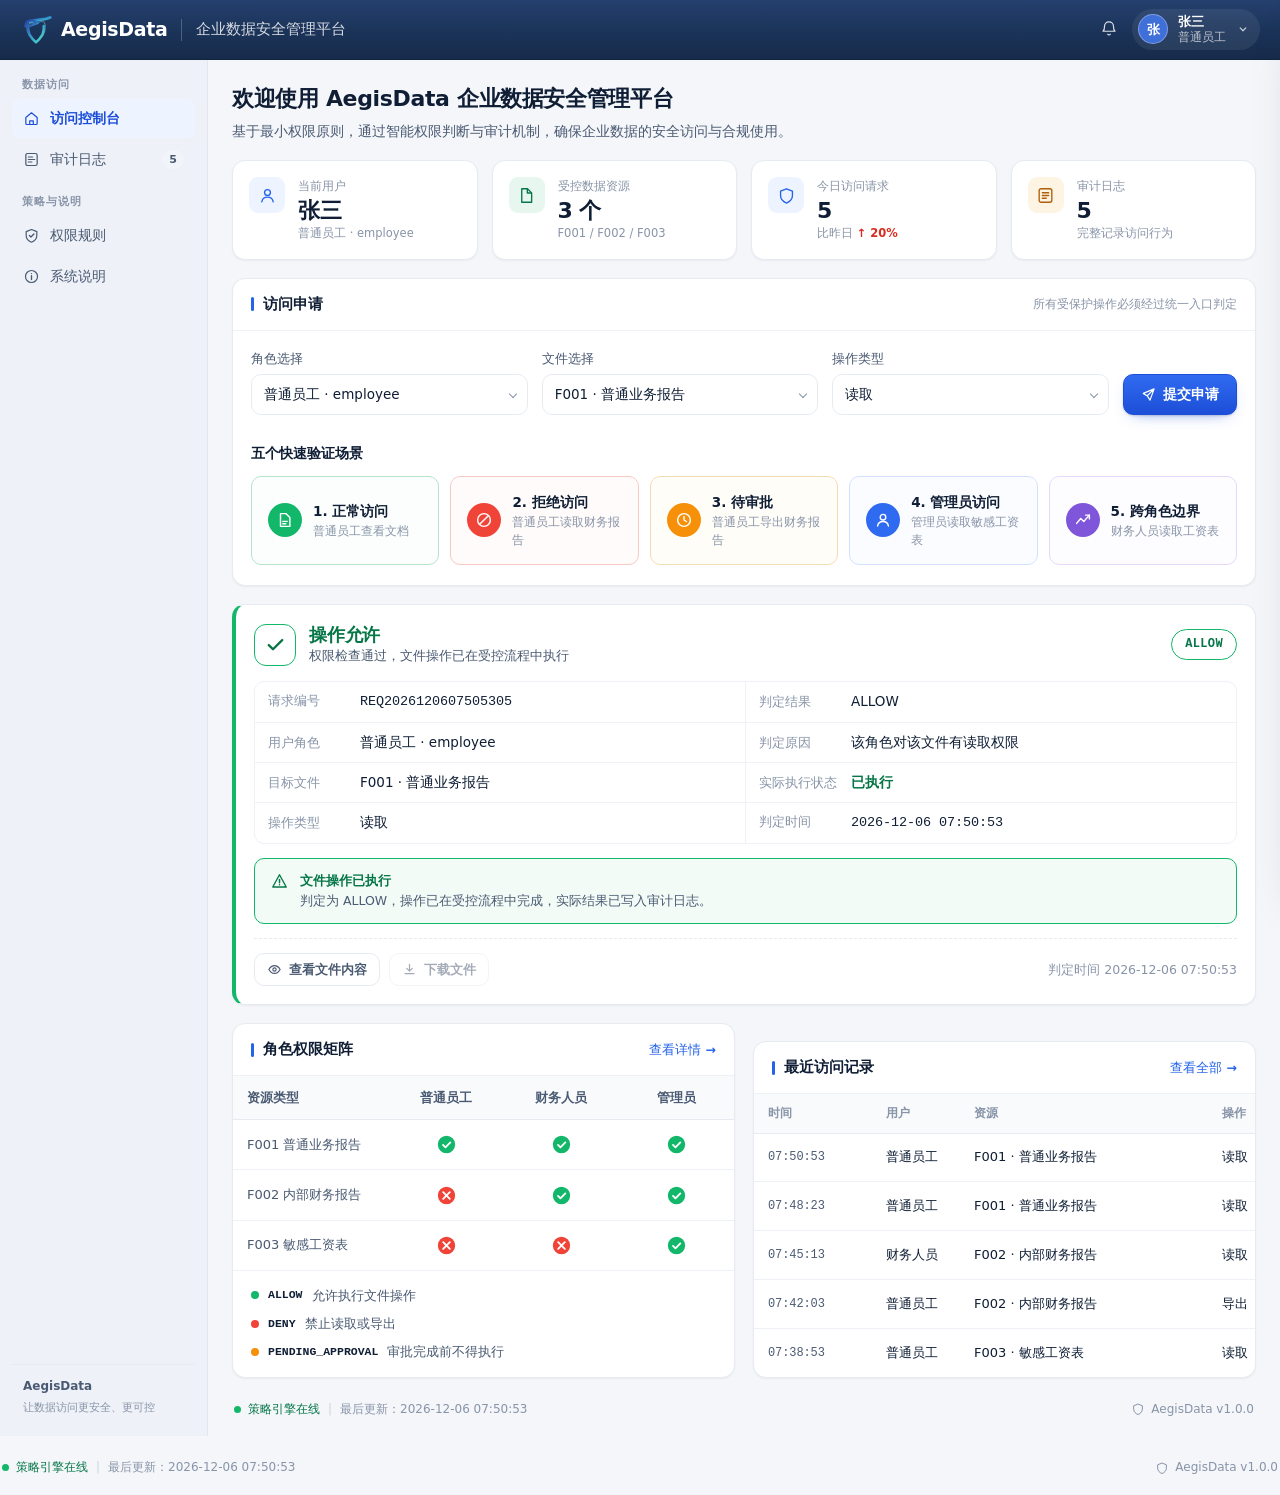
==== index.html @ 19483319 "修正：两栏卡片标题统一高度并对齐；Logo 换为空心盾形飘带矢量版" ====
<!DOCTYPE html>
<html lang="zh-CN">
<head>
<meta charset="UTF-8">
<meta name="viewport" content="width=device-width, initial-scale=1">
<title>AegisData · 企业数据安全管理平台</title>
<link rel="icon" type="image/svg+xml" href="data:image/svg+xml,%3C%3Fxml%20version%3D%221.0%22%20encoding%3D%22UTF-8%22%3F%3E%3C!--%20AegisData%20%E5%93%81%E7%89%8C%E6%A0%87%E8%AF%86%EF%BC%88%E7%9F%A2%E9%87%8F%EF%BC%89%E7%BB%93%E6%9E%84%EF%BC%9A%E2%91%A0%20%E7%9B%BE%E5%BD%A2%E4%B8%BB%E6%8F%8F%E8%BE%B9%EF%BC%88%E5%8F%B3%E4%BE%A7%E7%95%99%E5%BC%80%E5%8F%A3%EF%BC%89%E2%91%A1%20%E9%A1%B6%E9%83%A8%E9%A3%98%E5%B8%A6%E5%90%91%E5%8F%B3%E6%8A%BD%E5%87%BA%E5%B0%96%E8%A7%92%20%E2%91%A2%20%E5%86%85%E4%BE%A7%E6%B5%85%E8%89%B2%E5%91%BC%E5%BA%94%E5%BD%A2%E6%88%90%E5%B1%82%E6%AC%A1%E7%BA%AF%E7%9F%A2%E9%87%8F%EF%BC%8C%E6%97%A0%E4%BD%8D%E5%9B%BE%E3%80%81%E6%97%A0%E8%83%8C%E6%99%AF%EF%BC%8C%E4%BB%BB%E6%84%8F%E5%B0%BA%E5%AF%B8%E6%B8%85%E6%99%B0%E3%80%82%20--%3E%3Csvg%20xmlns%3D%22http%3A%2F%2Fwww.w3.org%2F2000%2Fsvg%22%20viewBox%3D%220%200%20200%20200%22%20width%3D%22200%22%20height%3D%22200%22%20role%3D%22img%22%20aria-label%3D%22AegisData%22%3E%3Cdefs%3E%3ClinearGradient%20id%3D%22adg%22%20x1%3D%226%25%22%20y1%3D%222%25%22%20x2%3D%2294%25%22%20y2%3D%2298%25%22%3E%3Cstop%20offset%3D%220%25%22%20%20%20stop-color%3D%22%232b46a8%22%2F%3E%3Cstop%20offset%3D%2236%25%22%20%20stop-color%3D%22%232f7ec6%22%2F%3E%3Cstop%20offset%3D%2270%25%22%20%20stop-color%3D%22%233db6cd%22%2F%3E%3Cstop%20offset%3D%22100%25%22%20stop-color%3D%22%2352dcbe%22%2F%3E%3C%2FlinearGradient%3E%3ClinearGradient%20id%3D%22adl%22%20x1%3D%220%25%22%20y1%3D%220%25%22%20x2%3D%22100%25%22%20y2%3D%22100%25%22%3E%3Cstop%20offset%3D%220%25%22%20%20%20stop-color%3D%22%236ea6e6%22%2F%3E%3Cstop%20offset%3D%22100%25%22%20stop-color%3D%22%238cefdc%22%2F%3E%3C%2FlinearGradient%3E%3C%2Fdefs%3E%3C!--%20%E5%86%85%E4%BE%A7%E6%B5%85%E8%89%B2%EF%BC%9A%E7%9B%BE%E5%BD%A2%E5%86%85%E7%BC%98%20--%3E%3Cpath%20fill%3D%22none%22%20stroke%3D%22url(%23adl)%22%20stroke-opacity%3D%22.5%22stroke-width%3D%227%22%20stroke-linecap%3D%22round%22%20stroke-linejoin%3D%22round%22d%3D%22M52%2078Q52%2062%2066%2059Q82%2056%2096%2066Q80%2050%2062%2050Q44%2050%2042%2078Q40%20110%2056%20136Q72%20162%20100%20178Q128%20162%20144%20136Q160%20110%20158%2078Q156%2050%20138%2050Q124%2050%20112%2058%22%2F%3E%3C!--%20%E9%A1%B6%E9%83%A8%E6%B5%85%E8%89%B2%E5%91%BC%E5%BA%94%20--%3E%3Cpath%20fill%3D%22none%22%20stroke%3D%22url(%23adl)%22%20stroke-opacity%3D%22.45%22stroke-width%3D%224.5%22%20stroke-linecap%3D%22round%22d%3D%22M76%2052%20Q106%2040%20138%2038%20Q166%2036%20186%2027%22%2F%3E%3C!--%20%E9%A1%B6%E9%83%A8%E9%A3%98%E5%B8%A6%EF%BC%9A%E5%B7%A6%E7%AB%AF%E7%BB%86%E3%80%81%E5%8F%B3%E7%AB%AF%E5%B0%96%EF%BC%8C%E5%90%91%E5%8F%B3%E4%B8%8A%E6%8A%BD%E5%87%BA%20--%3E%3Cpath%20fill%3D%22none%22%20stroke%3D%22url(%23adg)%22%20stroke-width%3D%2219%22%20stroke-linecap%3D%22round%22d%3D%22M62%2052%20Q96%2040%20128%2038%20Q160%2036%20188%2024%22%2F%3E%3C!--%20%E7%9B%BE%E5%BD%A2%E4%B8%BB%E6%8F%8F%E8%BE%B9%EF%BC%9A%E5%8F%B3%E4%BE%A7%E7%95%99%E5%BC%80%E5%8F%A3%20--%3E%3Cpath%20fill%3D%22none%22%20stroke%3D%22url(%23adg)%22stroke-width%3D%2215%22%20stroke-linecap%3D%22round%22%20stroke-linejoin%3D%22round%22d%3D%22M34%2080Q34%2048%2066%2044Q94%2040%20112%2058Q94%2064%2078%2072Q64%2078%2052%2078Q50%20108%2060%20132Q76%20160%20100%20180Q124%20160%20140%20132Q150%20108%20148%2078%22%2F%3E%3C%2Fsvg%3E">
<style>
/* ══════════════════════════════════════════════════════════════
   AegisData · 企业数据安全管理平台
   第一阶段前端 · 浅色横向布局
   ══════════════════════════════════════════════════════════════ */

/* ── 设计令牌 ── */
:root {
  /* 中性色 */
  --bg:            #f4f6fa;
  --surface:       #ffffff;
  --surface-soft:  #f8fafc;
  --surface-hi:    #f1f5f9;
  --line:          #e6ebf2;
  --line-soft:     #eef2f7;

  /* 文字 */
  --ink:           #0f1e35;
  --ink-2:         #4a5a72;
  --ink-3:         #8894a8;

  /* 品牌 */
  --brand:         #1d4ed8;
  --brand-2:       #2563eb;
  --brand-soft:    #eef4ff;
  --brand-line:    #d3e0ff;

  /* 状态 */
  --allow:         #067647;
  --allow-bg:      #e7f7ef;
  --allow-line:    #b5e3cb;

  --deny:          #b42318;
  --deny-bg:       #fdecea;
  --deny-line:     #f7c9c4;

  --pending:       #b25e09;
  --pending-bg:    #fdf4e4;
  --pending-line:  #f5ddb2;

  /* 几何 */
  --r-sm: 7px;
  --r:    10px;
  --r-lg: 13px;
  --r-xl: 16px;

  --shadow-sm: 0 1px 2px rgba(16, 24, 40, .05);
  --shadow:    0 1px 3px rgba(16, 24, 40, .06), 0 8px 20px -12px rgba(16, 24, 40, .18);
  --shadow-lg: 0 20px 48px -22px rgba(16, 24, 40, .34);

  --font: "Inter", "Segoe UI Variable Text", "Segoe UI", system-ui,
          -apple-system, "PingFang SC", "Hiragino Sans GB",
          "Microsoft YaHei UI", "Noto Sans SC", sans-serif;
  --mono: "JetBrains Mono", "Cascadia Mono", ui-monospace, "SF Mono",
          Consolas, "Courier New", monospace;

  --sidebar-w: 208px;
  --topbar-h:  60px;
}

/* ── 基础 ── */
*, *::before, *::after { box-sizing: border-box; }

html { -webkit-text-size-adjust: 100%; }
html, body { max-width: 100%; overflow-x: hidden; }

body {
  margin: 0;
  min-height: 100vh;
  font-family: var(--font);
  font-size: 14px;
  line-height: 1.55;
  color: var(--ink);
  background: var(--bg);
  -webkit-font-smoothing: antialiased;
  text-rendering: optimizeLegibility;
}

/* 顶部栏与侧边栏在所有页面共用 */

h1, h2, h3, p, dl, dd, ol, ul, figure { margin: 0; }
ol, ul { padding: 0; list-style: none; }
b, strong { font-weight: 600; }
button, input, select { font: inherit; color: inherit; }
svg { display: block; }
a { color: inherit; text-decoration: none; }

.mono { font-family: var(--mono); font-size: 12.5px; letter-spacing: -.1px; }
.ta-c { text-align: center; }
.muted { color: var(--ink-3); }

.sr-only {
  position: absolute; width: 1px; height: 1px; padding: 0; margin: -1px;
  overflow: hidden; clip: rect(0 0 0 0); white-space: nowrap; border: 0;
}

:focus-visible { outline: 2px solid var(--brand-2); outline-offset: 2px; border-radius: 4px; }

/* ══════════ 顶部栏（深蓝） ══════════ */
.top {
  position: sticky; top: 0; z-index: 30;
  height: var(--topbar-h);
  display: flex; align-items: center; gap: 14px;
  padding: 0 20px;
  color: #eaf1fb;
  background: linear-gradient(180deg, #24406e 0%, #1b3358 55%, #172c4c 100%);
  border-bottom: 1px solid #12233d;
}

.top__brand { display: flex; align-items: center; gap: 9px; flex: 0 0 auto; }
.top__logo { width: 32px; height: 33px; flex: 0 0 32px; display: grid; place-items: center; }
.top__logo img, .top__logo svg { width: 100%; height: 100%; object-fit: contain; display: block; }
.top__name { font-size: 19px; font-weight: 650; letter-spacing: -.35px; color: #fff; }
.top__divider { width: 1px; height: 22px; background: rgba(255, 255, 255, .22); flex: 0 0 1px; }
.top__title {
  font-size: 14.5px; font-weight: 500; color: rgba(255, 255, 255, .82);
  white-space: nowrap; overflow: hidden; text-overflow: ellipsis;
}

.top__right { margin-left: auto; display: flex; align-items: center; gap: 6px; min-width: 0; }

.top__user {
  display: flex; align-items: center; gap: 10px;
  padding: 5px 10px 5px 6px;
  border: 0; border-radius: 999px;
  background: rgba(255, 255, 255, .07);
  cursor: default;
  transition: background .15s;
}
.top__user:hover { background: rgba(255, 255, 255, .13); }
.top__avatar {
  width: 30px; height: 30px; flex: 0 0 30px;
  display: flex; align-items: center; justify-content: center;
  border-radius: 50%;
  color: #fff; font-size: 13px; font-weight: 600; line-height: 1;
  background: #3f6fd8;                  /* 纯色，避免渐变造成字被"切"的错觉 */
  border: 1px solid rgba(255, 255, 255, .32);
}
.top__who { display: flex; flex-direction: column; gap: 1px; min-width: 0; }
.top__user b { font-size: 13px; font-weight: 600; line-height: 1.2; color: #fff; white-space: nowrap; }
.top__user .top__who span { font-size: 11.5px; color: rgba(255, 255, 255, .68); line-height: 1.2; white-space: nowrap; }
.top__chev { width: 14px; height: 14px; color: rgba(255, 255, 255, .75); }

.iconbtn {
  width: 34px; height: 34px; flex: 0 0 34px;
  display: grid; place-items: center;
  border: 0; border-radius: 9px;
  background: transparent; color: rgba(255, 255, 255, .85);
  cursor: pointer;
  transition: background .15s, color .15s;
}
.iconbtn:hover { background: rgba(255, 255, 255, .13); color: #fff; }
.iconbtn svg { width: 18px; height: 18px; }

/* ══════════ 布局 ══════════ */
.shell { display: flex; align-items: stretch; min-height: calc(100vh - var(--topbar-h)); }

.sidebar {
  width: var(--sidebar-w); flex: 0 0 var(--sidebar-w);
  display: flex; flex-direction: column; gap: 4px;
  padding: 14px 12px;
  background: #eef1f7;                 /* 比内容区略深、略灰，便于区分 */
  border-right: 1px solid #e2e7ef;
}

.nav { display: flex; flex-direction: column; gap: 2px; }
.nav__group {
  font-size: 10.5px; font-weight: 600; letter-spacing: .1em;
  text-transform: uppercase; color: var(--ink-3);
  padding: 0 10px; margin: 12px 0 5px;
}
.nav__group:first-child { margin-top: 2px; }

.nav__item {
  display: flex; align-items: center; gap: 10px;
  padding: 9px 11px;
  border-radius: 8px;
  font-size: 13.5px; font-weight: 500;
  color: var(--ink-2);
  transition: background .15s, color .15s;
}
.nav__item svg { width: 17px; height: 17px; flex: 0 0 17px; }
.nav__item:hover { background: var(--surface-hi); color: var(--ink); }
.nav__item.is-active { color: var(--brand); background: var(--brand-soft); font-weight: 600; }
.nav__count {
  margin-left: auto;
  font-style: normal; font-size: 11px; font-weight: 600;
  padding: 1px 7px; border-radius: 999px;
  color: var(--ink-2); background: var(--surface-hi);
}
.nav__item.is-active .nav__count { color: var(--brand); background: #fff; }

.sidebar__foot { margin-top: auto; padding: 12px 11px 6px; border-top: 1px solid var(--line); }
.sidebar__foot b { display: block; font-size: 12px; font-weight: 600; color: var(--ink-2); }
.sidebar__foot span { display: block; margin-top: 3px; font-size: 11px; color: var(--ink-3); line-height: 1.6; }

.main {
  flex: 1 1 auto; min-width: 0;
  display: flex; flex-direction: column;
  padding: 22px 24px 0;
}

.page { flex: 1 1 auto; min-width: 0; }
/* 单文件版：四个页面区块同在一个文档，由脚本明确切换 display */
body[data-single] .page { display: none; }
body[data-single] .page.is-shown { display: flex; flex-direction: column; flex: 1 1 auto; }

/* ── 欢迎区 ── */
.hero { margin-bottom: 18px; }
.hero h1 { font-size: 22px; font-weight: 650; letter-spacing: -.35px; }
.hero p { margin-top: 5px; font-size: 13.5px; color: var(--ink-2); max-width: 74ch; }

/* ══════════ 卡片 ══════════ */
.card {
  background: var(--surface);
  border: 1px solid var(--line);
  border-radius: var(--r-lg);
  box-shadow: var(--shadow-sm);
  overflow: hidden;
}

.card__head {
  display: flex; align-items: center; justify-content: space-between;
  gap: 14px; flex-wrap: wrap;
  min-height: 52px;
  padding: 0 18px;
  border-bottom: 1px solid var(--line-soft);
}
.card__head h2 {
  font-size: 14.5px; font-weight: 650; letter-spacing: -.1px;
  display: flex; align-items: center; gap: 9px; min-width: 0;
}
.card__head h2::before {
  content: ""; width: 3px; height: 14px; border-radius: 2px;
  background: var(--brand-2);
}
.hint { font-size: 12px; color: var(--ink-3); }
.card__tools { display: flex; align-items: center; gap: 8px; }
.card__link { font-size: 12.5px; font-weight: 550; color: var(--brand-2); white-space: nowrap; }
.card__link:hover { text-decoration: underline; }

/* ══════════ 统计卡 ══════════ */
.stats {
  display: grid;
  grid-template-columns: repeat(4, minmax(0, 1fr));
  gap: 14px;
  margin-bottom: 18px;
}
@media (max-width: 1080px) { .stats { grid-template-columns: repeat(2, minmax(0, 1fr)); } }
@media (max-width: 560px)  { .stats { grid-template-columns: minmax(0, 1fr); } }

.stat {
  display: flex; align-items: flex-start; gap: 13px;
  padding: 16px;
  background: var(--surface);
  border: 1px solid var(--line);
  border-radius: var(--r-lg);
  box-shadow: var(--shadow-sm);
}
.stat__ico {
  width: 36px; height: 36px; flex: 0 0 36px;
  display: grid; place-items: center;
  border-radius: 9px;
}
.stat__ico svg { width: 19px; height: 19px; }
.stat__ico--blue   { color: var(--brand-2); background: var(--brand-soft); }
.stat__ico--green  { color: var(--allow);   background: var(--allow-bg); }
.stat__ico--red    { color: var(--deny);    background: var(--deny-bg); }
.stat__ico--orange { color: var(--pending); background: var(--pending-bg); }

.stat__body { min-width: 0; }
.stat dt { font-size: 12px; color: var(--ink-3); }
.stat dd {
  margin: 2px 0 0;
  font-size: 22px; font-weight: 650; letter-spacing: -.5px;
  line-height: 1.2;
  font-variant-numeric: tabular-nums;
}
.stat__note { display: block; margin-top: 1px; font-size: 11.5px; color: var(--ink-3); }
.stat__trend { color: #d92d20; font-weight: 600; }

/* 审计页的统计条：横排紧凑，不撑破容器 */
.stat--row {
  display: block;
  padding: 14px 16px;
  overflow: hidden;
}
.stat--row dt { font-size: 12.5px; white-space: nowrap; }
.stat--row dd { font-size: 21px; margin-top: 3px; }
.stat--row .stat__note { white-space: nowrap; overflow: hidden; text-overflow: ellipsis; }

/* ══════════ 表单 ══════════ */
.form {
  display: grid;
  grid-template-columns: repeat(3, minmax(0, 1fr)) auto;
  gap: 14px;
  align-items: end;
  padding: 18px;
}
@media (max-width: 900px) { .form { grid-template-columns: minmax(0, 1fr); } }

.field { display: flex; flex-direction: column; gap: 6px; min-width: 0; }
.field label { font-size: 12.5px; font-weight: 500; color: var(--ink-2); }

.select { position: relative; }
.select::after {
  content: ""; position: absolute; right: 12px; top: 50%;
  width: 6px; height: 6px; margin-top: -4px;
  border-right: 1.6px solid var(--ink-3);
  border-bottom: 1.6px solid var(--ink-3);
  transform: rotate(45deg);
  pointer-events: none;
}
.select select {
  appearance: none; -webkit-appearance: none;
  width: 100%;
  padding: 9px 32px 9px 12px;
  border-radius: var(--r);
  border: 1px solid var(--line);
  background: var(--surface);
  font-size: 13.5px;
  cursor: pointer;
  transition: border-color .15s, box-shadow .15s;
}
.select select:hover { border-color: #cfd8e6; }
.select select:focus {
  outline: none;
  border-color: var(--brand-2);
  box-shadow: 0 0 0 3.5px rgba(37, 99, 235, .12);
}

/* ── 按钮 ── */
.btn {
  display: inline-flex; align-items: center; justify-content: center; gap: 7px;
  padding: 9px 17px;
  border-radius: var(--r);
  border: 1px solid transparent;
  font-size: 13.5px; font-weight: 600;
  cursor: pointer; white-space: nowrap;
  transition: background .15s, border-color .15s, color .15s, transform .08s, opacity .15s;
}
.btn svg { width: 15px; height: 15px; }
.btn:active { transform: translateY(1px); }

.btn--primary {
  color: #fff;
  background: linear-gradient(180deg, #2f6bf0, var(--brand));
  border-color: #1d4ed8;
  box-shadow: 0 1px 2px rgba(16, 24, 40, .14), 0 6px 16px -10px rgba(29, 78, 216, .8);
}
.btn--primary:hover { background: linear-gradient(180deg, #4079f3, #1e4fd8); }
.btn--primary[disabled] { opacity: .62; cursor: progress; }

.btn--ghost {
  color: var(--ink-2);
  background: var(--surface);
  border-color: var(--line);
}
.btn--ghost:hover:not([disabled]) { color: var(--brand); border-color: var(--brand-line); background: var(--brand-soft); }
.btn--ghost[disabled] { opacity: .5; cursor: not-allowed; }
.btn--sm { padding: 6px 12px; font-size: 12.5px; }

/* ══════════ 快速验证场景 ══════════ */
.scenes { padding: 4px 18px 20px; }
.scenes__title { font-size: 13.5px; font-weight: 650; margin: 6px 0 12px; }
.scenes__list {
  display: grid;
  grid-template-columns: repeat(5, minmax(0, 1fr));
  gap: 11px;
}
@media (max-width: 1180px) { .scenes__list { grid-template-columns: repeat(3, minmax(0, 1fr)); } }
@media (max-width: 760px)  { .scenes__list { grid-template-columns: repeat(2, minmax(0, 1fr)); } }
@media (max-width: 440px)  { .scenes__list { grid-template-columns: minmax(0, 1fr); } }

.scene {
  display: flex; align-items: center; gap: 11px;
  padding: 15px 16px;
  min-height: 64px;
  border-radius: var(--r);
  border: 1px solid var(--line);
  background: var(--surface);
  text-align: left; cursor: pointer;
  transition: border-color .15s, box-shadow .15s, transform .1s;
}
.scene:hover { box-shadow: var(--shadow); transform: translateY(-1px); }
.scene:active { transform: translateY(0); }
.scene__ico {
  width: 34px; height: 34px; flex: 0 0 34px;
  display: grid; place-items: center;
  border-radius: 50%; color: #fff;
}
.scene__ico svg { width: 18px; height: 18px; }
.scene__ico--green  { background: #12b76a; }
.scene__ico--red    { background: #f04438; }
.scene__ico--orange { background: #f79009; }
.scene__ico--blue   { background: #2f6bf0; }
.scene__ico--violet { background: #7f56d9; }
.scene__text { min-width: 0; }
.scene__text b { display: block; font-size: 13.5px; font-weight: 600; }
.scene__text span { display: block; font-size: 12px; color: var(--ink-3); line-height: 1.5; }
.scene.is-allow   { border-color: var(--allow-line);   background: #fbfefc; }
.scene.is-deny    { border-color: var(--deny-line);    background: #fffbfa; }
.scene.is-pending { border-color: var(--pending-line); background: #fffdf8; }
.scene.is-admin   { border-color: var(--brand-line);   background: #fbfcff; }
.scene.is-edge    { border-color: #e4d9fb;             background: #fdfcff; }

/* ══════════ 判定结果 ══════════ */
.result-wrap { margin-top: 18px; }

.card--result { position: relative; padding: 18px; border-left: 4px solid var(--accent-line, var(--allow-line)); }
.card--result.is-allow {
  --accent: var(--allow); --accent-bg: var(--allow-bg); --accent-line: #12b76a; --accent-soft: #f3fbf7;
}
.card--result.is-deny {
  --accent: var(--deny); --accent-bg: var(--deny-bg); --accent-line: #f04438; --accent-soft: #fef6f5;
}
.card--result.is-pending {
  --accent: var(--pending); --accent-bg: var(--pending-bg); --accent-line: #f79009; --accent-soft: #fffaf1;
}
.card--result.is-flash { animation: flash .5s ease-out; }
@keyframes flash {
  0%   { box-shadow: 0 0 0 0 rgba(37, 99, 235, .26); }
  100% { box-shadow: 0 0 0 14px transparent; }
}

.result__top {
  display: flex; align-items: center; justify-content: space-between;
  gap: 16px; flex-wrap: wrap; margin-bottom: 15px;
}
.verdict { display: flex; align-items: center; gap: 13px; min-width: 0; }
.verdict__icon {
  width: 42px; height: 42px; flex: 0 0 42px;
  display: grid; place-items: center;
  border-radius: 12px;
  color: var(--accent); background: #fff;
  border: 1px solid var(--accent-line);
}
.verdict__icon svg { width: 23px; height: 23px; }
.verdict__text b {
  display: block; font-size: 18px; font-weight: 650; letter-spacing: -.25px;
  color: var(--accent); line-height: 1.3;
}
.verdict__text span { display: block; font-size: 12.8px; color: var(--ink-2); }

.badge {
  padding: 5px 13px; border-radius: 999px;
  font-family: var(--mono); font-size: 12px; font-weight: 600; letter-spacing: .03em;
  color: var(--accent); background: #fff;
  border: 1px solid var(--accent-line);
}

.kv {
  display: grid;
  grid-template-columns: repeat(2, minmax(0, 1fr));
  gap: 1px;
  background: var(--line-soft);
  border: 1px solid var(--line-soft);
  border-radius: var(--r);
  overflow: hidden;
}
.kv > div { display: flex; align-items: baseline; gap: 12px; padding: 9px 13px; background: var(--surface); }
.kv dt { flex: 0 0 80px; font-size: 12.5px; color: var(--ink-3); }
.kv dd { flex: 1 1 auto; min-width: 0; font-size: 13.5px; font-weight: 500; overflow-wrap: anywhere; }
@media (max-width: 760px) { .kv { grid-template-columns: minmax(0, 1fr); } }

.proof {
  display: flex; align-items: flex-start; gap: 11px;
  margin-top: 14px; padding: 12px 15px;
  border-radius: var(--r);
  background: var(--accent-soft);
  border: 1px solid var(--accent-line);
}
.proof__icon { color: var(--accent); flex: 0 0 19px; margin-top: 1px; }
.proof__icon svg { width: 19px; height: 19px; }
.proof__text b { display: block; font-size: 13.2px; color: var(--accent); }
.proof__text span { display: block; font-size: 12.5px; color: var(--ink-2); }

.result__acts {
  display: flex; align-items: center; gap: 9px; flex-wrap: wrap;
  margin-top: 14px; padding-top: 14px;
  border-top: 1px dashed var(--line);
}
.result__note { font-size: 12.5px; color: var(--ink-3); margin-left: auto; }

/* ══════════ 两栏（等宽，保证底部对齐） ══════════ */
.cols {
  display: grid;
  grid-template-columns: minmax(0, 1fr) minmax(0, 1fr);
  gap: 18px;
  align-items: stretch;
  margin-top: 18px;
}
.cols > .card { display: flex; flex-direction: column; margin-top: 0; }
.cols > .card > .tablewrap,
.cols > .card > .matrix { flex: 1 1 auto; }
@media (max-width: 1080px) { .cols { grid-template-columns: minmax(0, 1fr); } }

/* ══════════ 表格 ══════════ */
.tablewrap { width: 100%; max-width: 100%; overflow-x: auto; }
.tablewrap > .table { min-width: 620px; }
.card--matrix .tablewrap > .table { min-width: 0; }

.table { width: 100%; border-collapse: collapse; table-layout: fixed; }
.table th {
  padding: 10px 14px;
  font-size: 12px; font-weight: 600; color: var(--ink-3);
  text-align: left; white-space: nowrap;
  background: var(--surface-soft);
  border-bottom: 1px solid var(--line);
}
.table td {
  padding: 11px 14px; font-size: 13px;
  border-bottom: 1px solid var(--line-soft);
  vertical-align: middle;
}
.table tbody tr:last-child td { border-bottom: 0; }
.table tbody tr { transition: background .13s; }
.table tbody tr:hover { background: #fafcff; }
.table tbody tr.is-new { animation: rowin .5s ease-out; }
@keyframes rowin { from { background: #eaf2ff; } to { background: transparent; } }
.table td.c-time { font-size: 12px; white-space: nowrap; color: var(--ink-2); }
.table td.c-user { white-space: nowrap; }
.table td.c-res  { white-space: nowrap; overflow: hidden; text-overflow: ellipsis; }
.table .reason { color: var(--ink-2); overflow: hidden; text-overflow: ellipsis; white-space: nowrap; }

.tag {
  display: inline-block; padding: 3px 10px;
  border-radius: 999px;
  font-size: 11.5px; font-weight: 600; white-space: nowrap;
}
.tag--allow   { color: var(--allow);   background: var(--allow-bg);   border: 1px solid var(--allow-line); }
.tag--deny    { color: var(--deny);    background: var(--deny-bg);    border: 1px solid var(--deny-line); }
.tag--pending { color: var(--pending); background: var(--pending-bg); border: 1px solid var(--pending-line); }

.tag-code {
  display: inline-block; padding: 2px 8px; border-radius: 6px;
  font-family: var(--mono); font-size: 11.5px;
  color: var(--ink-2); background: var(--surface-soft);
  border: 1px solid var(--line);
}

.exec { display: inline-flex; align-items: center; gap: 6px; font-size: 12.5px; font-weight: 550; white-space: nowrap; }
.exec svg { width: 15px; height: 15px; }
.exec--yes { color: var(--allow); }
.exec--no  { color: var(--ink-3); }

.empty { padding: 32px 18px; text-align: center; font-size: 13px; color: var(--ink-3); }

/* ══════════ 权限矩阵（对勾/叉，与右侧记录表等高对齐） ══════════ */
.matrix { padding: 0; display: flex; flex-direction: column; }
.matrix__row {
  display: grid;
  grid-template-columns: minmax(112px, 1.35fr) repeat(3, minmax(0, 1fr));
  align-items: stretch;
  flex: 1 1 auto;
}
.matrix__row--head { flex: 0 0 auto; }
.matrix__row--head span {
  display: flex; align-items: center; justify-content: center;
  font-size: 12.5px; font-weight: 600; color: var(--ink-2);
  padding: 12px 14px;
  min-height: 44px;
  background: var(--surface-soft);
  border-bottom: 1px solid var(--line);
}
.matrix__row--head span:first-child { justify-content: flex-start; }
.matrix__row:not(.matrix__row--head) > span {
  display: flex; align-items: center; justify-content: center;
  padding: 14px;
  font-size: 13px; color: var(--ink);
  border-bottom: 1px solid var(--line-soft);
}
.matrix__row:not(.matrix__row--head) > span:first-child {
  justify-content: flex-start;
  font-weight: 500; color: var(--ink-2);
}
.matrix__row:last-child > span { border-bottom: 0; }

.mk { display: inline-grid; place-items: center; }
.mk svg { width: 21px; height: 21px; }
/* 正确 = 绿色实心，错误 = 红色实心（含白色符号，圆内填充） */
.mk--yes svg circle { fill: #12b76a; stroke: #12b76a; }
.mk--yes svg path   { stroke: #ffffff; }
.mk--no  svg circle { fill: #f04438; stroke: #f04438; }
.mk--no  svg path   { stroke: #ffffff; }

@media (max-width: 620px) {
  .matrix__row { grid-template-columns: minmax(92px, 1.2fr) repeat(3, minmax(0, 1fr)); }
  .matrix__row--head span { padding: 10px 6px; font-size: 11.5px; min-height: 40px; }
  .matrix__row:not(.matrix__row--head) > span { padding: 12px 6px; font-size: 11.5px; }
  .mk svg { width: 17px; height: 17px; }
}

/* ══════════ 侧栏小卡 ══════════ */
.legend { display: flex; flex-direction: column; gap: 9px; padding: 15px 18px; }
.legend li { display: flex; align-items: center; gap: 9px; font-size: 12.5px; color: var(--ink-2); }
.legend b { font-family: var(--mono); font-size: 11.5px; color: var(--ink); }
.dot { width: 8px; height: 8px; flex: 0 0 8px; border-radius: 50%; }
.dot--allow   { background: #12b76a; }
.dot--deny    { background: #f04438; }
.dot--pending { background: #f79009; }

.notes { counter-reset: n; display: flex; flex-direction: column; gap: 11px; padding: 16px 18px; }
.notes li { counter-increment: n; position: relative; padding-left: 28px; font-size: 12.8px; color: var(--ink-2); }
.notes li::before {
  content: counter(n);
  position: absolute; left: 0; top: 1px;
  width: 18px; height: 18px;
  display: grid; place-items: center;
  border-radius: 50%;
  font-size: 11px; font-weight: 650;
  color: var(--brand); background: var(--brand-soft);
}
.notes strong { color: var(--ink); font-weight: 600; }
.notes code {
  font-family: var(--mono); font-size: 11.5px;
  padding: 1px 6px; border-radius: 5px;
  color: #334155; background: var(--surface-soft);
  border: 1px solid var(--line);
}

/* ══════════ 页脚 ══════════ */
.foot {
  display: flex; align-items: center; flex-wrap: wrap;
  gap: 8px 14px;
  margin-top: auto;
  padding: 22px 2px 18px;
  font-size: 12px; color: var(--ink-3);
}
.foot__ver { margin-left: auto; }
.foot__left { display: flex; align-items: center; gap: 8px; flex-wrap: wrap; min-width: 0; }
.foot__status { display: inline-flex; align-items: center; gap: 7px; color: var(--allow); white-space: nowrap; }
.foot__pulse {
  width: 7px; height: 7px; border-radius: 50%; background: #12b76a;
  box-shadow: 0 0 0 0 rgba(18, 183, 106, .5);
  animation: pulse 2.4s ease-out infinite;
}
@keyframes pulse {
  0%   { box-shadow: 0 0 0 0 rgba(18, 183, 106, .45); }
  70%  { box-shadow: 0 0 0 8px rgba(18, 183, 106, 0); }
  100% { box-shadow: 0 0 0 0 rgba(18, 183, 106, 0); }
}
.foot__sep { color: #cbd5e1; }
.foot__ver { display: inline-flex; align-items: center; gap: 6px; white-space: nowrap; flex: 0 0 auto; }
.foot__ver svg { width: 14px; height: 14px; }

/* ══════════ 通用工具类 ══════════ */
.stack { display: flex; flex-direction: column; gap: 18px; }
.mt-18 { margin-top: 18px; }

.crumbs { display: flex; align-items: center; gap: 8px; font-size: 12px; color: var(--ink-3); margin-bottom: 8px; }
.crumbs b { color: var(--ink-2); font-weight: 550; }
.crumbs .sep { color: #cbd5e1; }

.filters {
  display: flex; align-items: center; gap: 10px; flex-wrap: wrap;
  padding: 13px 18px;
  border-bottom: 1px solid var(--line-soft);
  background: var(--surface-soft);
}
.filters__label { font-size: 12px; color: var(--ink-3); }
.filters__grow { flex: 1 1 auto; }

.seg { display: inline-flex; gap: 2px; padding: 3px; border-radius: 9px; background: #eaeff6; }
.seg__btn {
  padding: 5px 12px; border: 0; border-radius: 7px;
  background: transparent;
  font-size: 12.5px; font-weight: 550; color: var(--ink-2);
  cursor: pointer;
  transition: background .14s, color .14s, box-shadow .14s;
}
.seg__btn:hover { color: var(--ink); }
.seg__btn[aria-pressed="true"] { color: var(--brand); background: #fff; box-shadow: 0 1px 2px rgba(16, 24, 40, .12); }

.search {
  display: flex; align-items: center; gap: 7px;
  padding: 7px 12px;
  border-radius: var(--r);
  background: var(--surface);
  border: 1px solid var(--line);
  transition: border-color .15s, box-shadow .15s;
}
.search:focus-within { border-color: var(--brand-2); box-shadow: 0 0 0 3.5px rgba(37, 99, 235, .12); }
.search svg { width: 15px; height: 15px; color: var(--ink-3); }
.search input { width: 185px; border: 0; background: none; outline: none; font-size: 13px; }
.search input::placeholder { color: var(--ink-3); }
.filters .search input { width: 220px; }

.table tbody tr.is-row { cursor: pointer; }
.table tbody tr.is-row[aria-selected="true"] {
  background: var(--brand-soft);
  box-shadow: inset 3px 0 0 var(--brand-2);
}

.page .card + .card { margin-top: 18px; }

/* ══════════ 详情抽屉 ══════════ */
.drawer {
  position: fixed; inset: 0 0 0 auto;
  width: 400px; max-width: 92vw;
  display: flex; flex-direction: column;
  background: var(--surface);
  border-left: 1px solid var(--line);
  box-shadow: var(--shadow-lg);
  transform: translateX(102%);
  transition: transform .26s cubic-bezier(.32, .72, 0, 1);
  z-index: 60;
}
.drawer.is-open { transform: translateX(0); }
.drawer__head {
  display: flex; align-items: flex-start; justify-content: space-between;
  gap: 14px; padding: 16px 18px;
  border-bottom: 1px solid var(--line-soft);
}
.drawer__head h3 { font-size: 14.5px; font-weight: 650; }
.drawer__head p { font-size: 12px; color: var(--ink-3); margin-top: 3px; }
.drawer__body { flex: 1 1 auto; overflow-y: auto; padding: 16px 18px 24px; }
.drawer__body section + section { margin-top: 20px; }
.drawer__body h4 {
  font-size: 11.5px; font-weight: 600; letter-spacing: .06em;
  text-transform: uppercase; color: var(--ink-3); margin-bottom: 9px;
}
.drawer__foot { padding: 13px 18px; border-top: 1px solid var(--line-soft); background: var(--surface-soft); }
.drawer__foot p { font-size: 11.8px; color: var(--ink-3); line-height: 1.6; }

.xbtn {
  width: 30px; height: 30px; flex: 0 0 30px;
  display: grid; place-items: center;
  border-radius: 8px; border: 1px solid var(--line);
  background: var(--surface); color: var(--ink-3);
  cursor: pointer; transition: all .15s;
}
.xbtn:hover { color: var(--deny); border-color: var(--deny-line); background: var(--deny-bg); }
.xbtn svg { width: 15px; height: 15px; }

.scrim {
  position: fixed; inset: 0;
  background: rgba(15, 30, 53, .38);
  opacity: 0; visibility: hidden;
  transition: opacity .26s, visibility .26s;
  z-index: 59;
}
.scrim.is-open { opacity: 1; visibility: visible; }

.dl { display: flex; flex-direction: column; gap: 1px; background: var(--line-soft); border: 1px solid var(--line-soft); border-radius: var(--r); overflow: hidden; }
.dl__row { display: flex; align-items: baseline; gap: 12px; padding: 8px 12px; background: var(--surface); }
.dl__row dt { flex: 0 0 90px; font-size: 12.5px; color: var(--ink-3); }
.dl__row dd { flex: 1 1 auto; min-width: 0; font-size: 13px; font-weight: 500; overflow-wrap: anywhere; }

/* ══════════ 轻提示 ══════════ */
.toast {
  position: fixed; left: 50%; bottom: 26px;
  transform: translate(-50%, 16px);
  display: flex; align-items: center; gap: 9px;
  padding: 11px 17px;
  border-radius: 999px;
  background: #101828; color: #fff;
  font-size: 13px;
  box-shadow: var(--shadow-lg);
  opacity: 0; visibility: hidden;
  transition: opacity .22s, transform .22s, visibility .22s;
  z-index: 80;
}
.toast.is-show { opacity: 1; visibility: visible; transform: translate(-50%, 0); }
.toast svg { width: 16px; height: 16px; flex: 0 0 16px; color: #4ade80; }
.toast.is-deny svg { color: #fda29b; }
.toast.is-pending svg { color: #fec84b; }

/* ══════════ 路线图 / 文档列表 ══════════ */
.roadmap { display: flex; flex-direction: column; padding: 2px 18px 18px; }
.phase { position: relative; padding: 15px 0 15px 28px; border-left: 2px solid var(--line); }
.phase:last-child { border-left-color: transparent; }
.phase::before {
  content: ""; position: absolute; left: -7px; top: 21px;
  width: 12px; height: 12px; border-radius: 50%;
  background: #fff; border: 2.5px solid #cbd5e1;
}
.phase--now::before { background: var(--brand-2); border-color: var(--brand-2); box-shadow: 0 0 0 4px rgba(37, 99, 235, .15); }
.phase__no { font-family: var(--mono); font-size: 11px; font-weight: 600; color: var(--ink-3); }
.phase h4 { font-size: 13.8px; font-weight: 650; margin: 3px 0 5px; }
.phase--now h4 { color: var(--brand); }
.phase p { font-size: 12.8px; color: var(--ink-2); }
.phase__tags { display: flex; gap: 6px; flex-wrap: wrap; margin-top: 9px; }
.chipx {
  display: inline-block; padding: 2.5px 9px; border-radius: 999px;
  font-size: 11.5px; font-weight: 550;
  color: var(--ink-2); background: var(--surface-soft);
  border: 1px solid var(--line);
}

.doclist { display: flex; flex-direction: column; }
.doclist__item { display: flex; align-items: flex-start; gap: 12px; padding: 12px 18px; border-bottom: 1px solid var(--line-soft); }
.doclist__item:last-child { border-bottom: 0; }
.doclist__ico {
  width: 32px; height: 32px; flex: 0 0 32px;
  display: grid; place-items: center;
  border-radius: 9px;
  color: var(--brand); background: var(--brand-soft);
}
.doclist__ico svg { width: 16px; height: 16px; }
.doclist__item b { display: block; font-size: 13px; }
.doclist__item span { display: block; font-size: 12px; color: var(--ink-3); }
.doclist__item .mono { font-size: 11.5px; color: var(--ink-2); }

.tbl-code { font-family: var(--mono); font-size: 12px; color: var(--ink-2); }
.table td .mono, .table td code { overflow-wrap: anywhere; word-break: break-word; }

.code {
  margin: 0; padding: 15px 17px;
  border-radius: var(--r);
  background: #0f1c33;
  border: 1px solid #1e2f4d;
  color: #cbd8ee;
  font-family: var(--mono);
  font-size: 12.2px; line-height: 1.75;
  overflow-x: auto; tab-size: 2;
}
.code .k { color: #7dd3fc; }
.code .s { color: #a5e6a5; }
.code .c { color: #6b7f9e; }
.code .f { color: #fcd34d; }
.code-note { padding: 10px 18px 16px; font-size: 11.8px; color: var(--ink-3); }

.disclaimer {
  padding: 13px 18px 16px;
  font-size: 11.8px; line-height: 1.6; color: var(--ink-3);
  background: var(--surface-soft);
}

/* ══════════ 响应式 ══════════ */
@media (max-width: 900px) {
  .shell { flex-direction: column; }
  .sidebar {
    width: auto; flex: 0 0 auto;
    flex-direction: row; align-items: center;
    gap: 4px; padding: 8px 12px;
    overflow-x: auto;
    border-right: 0; border-bottom: 1px solid var(--line);
  }
  .nav { flex-direction: row; gap: 2px; }
  .nav__group { display: none; }
  .nav__item span { display: none; }
  .nav__item { padding: 9px; }
  .nav__count { display: none; }
  .sidebar__foot { display: none; }
  .main { padding: 18px 16px 0; }
}

@media (max-width: 620px) {
  .top { padding: 0 14px; gap: 10px; }
  .top__name { font-size: 16.5px; }
  .top__divider, .top__title { display: none; }
  .top__user span { display: none; }
  .hero h1 { font-size: 19px; }
  .form { padding: 15px; }
  .scenes { padding: 4px 15px 16px; }
  .card__head { padding: 13px 15px; }
  /* 窄屏统计卡更紧凑，避免一屏只放一张 */
  .stats { gap: 10px; }
  .stat { padding: 12px 13px; gap: 10px; align-items: center; }
  .stat__ico { width: 32px; height: 32px; flex: 0 0 32px; }
  .stat__ico svg { width: 17px; height: 17px; }
  .stat dd { font-size: 19px; }
  .scene { padding: 12px 13px; min-height: 58px; }
  .matrix__row--head span { min-height: 38px; }
}

@media (max-width: 520px) { .drawer { width: 100%; } }

@media (prefers-reduced-motion: reduce) {
  *, *::before, *::after { animation: none !important; transition: none !important; }
}

</style>
</head>
<body data-page="console" data-single="1" class="single">

<header class="top">
  <a class="top__brand" href="#console">
                <span class="top__logo" aria-hidden="true">
      <svg xmlns="http://www.w3.org/2000/svg" viewBox="0 0 200 200" width="200" height="200" role="img" aria-label="AegisData">
  <defs>
    <linearGradient id="adg" x1="6%" y1="2%" x2="94%" y2="98%">
      <stop offset="0%"   stop-color="#2b46a8"/>
      <stop offset="36%"  stop-color="#2f7ec6"/>
      <stop offset="70%"  stop-color="#3db6cd"/>
      <stop offset="100%" stop-color="#52dcbe"/>
    </linearGradient>
    <linearGradient id="adl" x1="0%" y1="0%" x2="100%" y2="100%">
      <stop offset="0%"   stop-color="#6ea6e6"/>
      <stop offset="100%" stop-color="#8cefdc"/>
    </linearGradient>
  </defs>

  
  <path fill="none" stroke="url(#adl)" stroke-opacity=".5"
        stroke-width="7" stroke-linecap="round" stroke-linejoin="round"
        d="M52 78
           Q52 62 66 59
           Q82 56 96 66
           Q80 50 62 50
           Q44 50 42 78
           Q40 110 56 136
           Q72 162 100 178
           Q128 162 144 136
           Q160 110 158 78
           Q156 50 138 50
           Q124 50 112 58"/>
  
  <path fill="none" stroke="url(#adl)" stroke-opacity=".45"
        stroke-width="4.5" stroke-linecap="round"
        d="M76 52 Q106 40 138 38 Q166 36 186 27"/>

  
  <path fill="none" stroke="url(#adg)" stroke-width="19" stroke-linecap="round"
        d="M62 52 Q96 40 128 38 Q160 36 188 24"/>

  
  <path fill="none" stroke="url(#adg)"
        stroke-width="15" stroke-linecap="round" stroke-linejoin="round"
        d="M34 80
           Q34 48 66 44
           Q94 40 112 58
           Q94 64 78 72
           Q64 78 52 78
           Q50 108 60 132
           Q76 160 100 180
           Q124 160 140 132
           Q150 108 148 78"/>
</svg>
    </span>
    <span class="top__name">AegisData</span>
  </a>
  <span class="top__divider"></span>
  <span class="top__title">企业数据安全管理平台</span>

  <div class="top__right">
    <button class="iconbtn" type="button" aria-label="通知">
      <svg viewBox="0 0 24 24" fill="none">
        <path d="M18 8.5a6 6 0 1 0-12 0c0 5-2 6.5-2 6.5h16s-2-1.5-2-6.5Z" stroke="currentColor" stroke-width="1.6" stroke-linejoin="round"/>
        <path d="M13.7 19a2 2 0 0 1-3.4 0" stroke="currentColor" stroke-width="1.6" stroke-linecap="round"/>
      </svg>
    </button>
    <span class="top__user">
      <span class="top__avatar">张</span>
      <span class="top__who">
        <b>张三</b>
        <span>普通员工</span>
      </span>
      <svg class="top__chev" viewBox="0 0 20 20" fill="none">
        <path d="M6 8.5l4 4 4-4" stroke="currentColor" stroke-width="1.7" stroke-linecap="round" stroke-linejoin="round"/>
      </svg>
    </span>
  </div>
</header>

<div class="shell">

<aside class="sidebar">
    <nav class="nav" aria-label="主导航">
      <p class="nav__group">数据访问</p>
      <a class="nav__item" href="#console" data-nav="console">
        <svg viewBox="0 0 24 24" fill="none" aria-hidden="true">
          <path d="M4 10.5 12 4l8 6.5V19a1.5 1.5 0 0 1-1.5 1.5h-13A1.5 1.5 0 0 1 4 19v-8.5Z" stroke="currentColor" stroke-width="1.7" stroke-linejoin="round"/>
          <path d="M9.5 20.5v-5.2h5v5.2" stroke="currentColor" stroke-width="1.7" stroke-linejoin="round"/>
        </svg>
        <span>访问控制台</span>
      </a>
      <a class="nav__item" href="#audit" data-nav="audit">
        <svg viewBox="0 0 24 24" fill="none" aria-hidden="true">
          <rect x="4" y="3.5" width="16" height="17" rx="2.5" stroke="currentColor" stroke-width="1.7"/>
          <path d="M7.5 8.5h6M7.5 12h9M7.5 15.5h5" stroke="currentColor" stroke-width="1.7" stroke-linecap="round"/>
        </svg>
        <span>审计日志</span>
        <i class="nav__count" id="navCount">0</i>
      </a>

      <p class="nav__group">策略与说明</p>
      <a class="nav__item" href="#rules" data-nav="rules">
        <svg viewBox="0 0 24 24" fill="none" aria-hidden="true">
          <path d="M12 3.5l7.5 3v5.6c0 4.3-3 7.7-7.5 9.4-4.5-1.7-7.5-5.1-7.5-9.4V6.5l7.5-3Z" stroke="currentColor" stroke-width="1.7" stroke-linejoin="round"/>
          <path d="M9 12l2.2 2.2L15.4 10" stroke="currentColor" stroke-width="1.9" stroke-linecap="round" stroke-linejoin="round"/>
        </svg>
        <span>权限规则</span>
      </a>
      <a class="nav__item" href="#about" data-nav="about">
        <svg viewBox="0 0 24 24" fill="none" aria-hidden="true">
          <circle cx="12" cy="12" r="8.5" stroke="currentColor" stroke-width="1.7"/>
          <path d="M12 11v5.2M12 7.9h.01" stroke="currentColor" stroke-width="1.9" stroke-linecap="round"/>
        </svg>
        <span>系统说明</span>
      </a>
    </nav>

    <div class="sidebar__foot">
      <b>AegisData</b>
      <span>让数据访问更安全、更可控</span>
    </div>
  </aside>

  <div class="main">
    <div class="page page--console is-shown" id="console">


    <section class="hero">
      <h1>欢迎使用 AegisData 企业数据安全管理平台</h1>
      <p>基于最小权限原则，通过智能权限判断与审计机制，确保企业数据的安全访问与合规使用。</p>
    </section>

    <!-- 统计概览 -->
    <section class="stats" aria-label="概览">
      <dl class="stat">
        <span class="stat__ico stat__ico--blue">
          <svg viewBox="0 0 24 24" fill="none">
            <circle cx="12" cy="8.2" r="3.7" stroke="currentColor" stroke-width="1.7"/>
            <path d="M4.8 20c.6-3.6 3.6-6 7.2-6s6.6 2.4 7.2 6" stroke="currentColor" stroke-width="1.7" stroke-linecap="round"/>
          </svg>
        </span>
        <span class="stat__body">
          <dt>当前用户</dt>
          <dd>张三</dd>
          <span class="stat__note">普通员工 · employee</span>
        </span>
      </dl>

      <dl class="stat">
        <span class="stat__ico stat__ico--green">
          <svg viewBox="0 0 24 24" fill="none">
            <path d="M6 3.5h7.2L18.5 8.7V20.5H6V3.5Z" stroke="currentColor" stroke-width="1.7" stroke-linejoin="round"/>
            <path d="M13 3.5v5.4h5.3" stroke="currentColor" stroke-width="1.7" stroke-linejoin="round"/>
          </svg>
        </span>
        <span class="stat__body">
          <dt>受控数据资源</dt>
          <dd>3 个</dd>
          <span class="stat__note">F001 / F002 / F003</span>
        </span>
      </dl>

      <dl class="stat">
        <span class="stat__ico stat__ico--blue">
          <svg viewBox="0 0 24 24" fill="none">
            <path d="M12 3.5l7.5 3v5.6c0 4.3-3 7.7-7.5 9.4-4.5-1.7-7.5-5.1-7.5-9.4V6.5l7.5-3Z" stroke="currentColor" stroke-width="1.7" stroke-linejoin="round"/>
          </svg>
        </span>
        <span class="stat__body">
          <dt>今日访问请求</dt>
          <dd id="statToday">0</dd>
          <span class="stat__note">比昨日 <span class="stat__trend">↑ 20%</span></span>
        </span>
      </dl>

      <dl class="stat">
        <span class="stat__ico stat__ico--orange">
          <svg viewBox="0 0 24 24" fill="none">
            <rect x="4" y="3.5" width="16" height="17" rx="2.5" stroke="currentColor" stroke-width="1.7"/>
            <path d="M8 8.5h8M8 12h8M8 15.5h5" stroke="currentColor" stroke-width="1.7" stroke-linecap="round"/>
          </svg>
        </span>
        <span class="stat__body">
          <dt>审计日志</dt>
          <dd id="statLogs">0</dd>
          <span class="stat__note">完整记录访问行为</span>
        </span>
      </dl>
    </section>

    <!-- 访问申请 -->
    <section class="card" id="request">
      <div class="card__head">
        <h2>访问申请</h2>
        <span class="hint">所有受保护操作必须经过统一入口判定</span>
      </div>

      <form class="form" id="requestForm" autocomplete="off">
        <div class="field">
          <label for="role">角色选择</label>
          <div class="select">
            <select id="role" name="user_role">
              <option value="employee">普通员工 · employee</option>
              <option value="finance">财务人员 · finance</option>
              <option value="admin">管理员 · admin</option>
            </select>
          </div>
        </div>

        <div class="field">
          <label for="file">文件选择</label>
          <div class="select">
            <select id="file" name="file_id">
              <option value="F001">F001 · 普通业务报告</option>
              <option value="F002">F002 · 内部财务报告</option>
              <option value="F003">F003 · 敏感工资表</option>
            </select>
          </div>
        </div>

        <div class="field">
          <label for="action">操作类型</label>
          <div class="select">
            <select id="action" name="action">
              <option value="read">读取</option>
              <option value="export">导出</option>
            </select>
          </div>
        </div>

        <button class="btn btn--primary" type="submit" id="submitBtn">
          <svg viewBox="0 0 20 20" fill="none" aria-hidden="true">
            <path d="M17.5 2.5 8 12M17.5 2.5 12 17.5l-3.5-5.5-5.5-3.5 14.5-6Z" stroke="currentColor"
                  stroke-width="1.6" stroke-linejoin="round"/>
          </svg>
          <span>提交申请</span>
        </button>
      </form>

      <!-- 快速验证场景 -->
      <div class="scenes">
        <p class="scenes__title">五个快速验证场景</p>
        <div class="scenes__list">
          <button class="scene is-allow" type="button" data-r="employee" data-f="F001" data-a="read">
            <span class="scene__ico scene__ico--green">
              <svg viewBox="0 0 24 24" fill="none">
                <path d="M6 3.5h7.2L18.5 8.7V20.5H6V3.5Z" stroke="currentColor" stroke-width="1.9" stroke-linejoin="round"/>
                <path d="M9 13.8h6M9 17h4" stroke="currentColor" stroke-width="1.9" stroke-linecap="round"/>
              </svg>
            </span>
            <span class="scene__text">
              <b>1. 正常访问</b>
              <span>普通员工查看文档</span>
            </span>
          </button>

          <button class="scene is-deny" type="button" data-r="employee" data-f="F002" data-a="read">
            <span class="scene__ico scene__ico--red">
              <svg viewBox="0 0 24 24" fill="none">
                <circle cx="12" cy="12" r="8.5" stroke="currentColor" stroke-width="1.9"/>
                <path d="M6.6 17.4 17.4 6.6" stroke="currentColor" stroke-width="1.9" stroke-linecap="round"/>
              </svg>
            </span>
            <span class="scene__text">
              <b>2. 拒绝访问</b>
              <span>普通员工读取财务报告</span>
            </span>
          </button>

          <button class="scene is-pending" type="button" data-r="employee" data-f="F002" data-a="export">
            <span class="scene__ico scene__ico--orange">
              <svg viewBox="0 0 24 24" fill="none">
                <circle cx="12" cy="12" r="8.5" stroke="currentColor" stroke-width="1.9"/>
                <path d="M12 7.4V12l3.2 2" stroke="currentColor" stroke-width="1.9" stroke-linecap="round" stroke-linejoin="round"/>
              </svg>
            </span>
            <span class="scene__text">
              <b>3. 待审批</b>
              <span>普通员工导出财务报告</span>
            </span>
          </button>

          <button class="scene is-admin" type="button" data-r="admin" data-f="F003" data-a="read">
            <span class="scene__ico scene__ico--blue">
              <svg viewBox="0 0 24 24" fill="none">
                <circle cx="12" cy="8.2" r="3.7" stroke="currentColor" stroke-width="1.9"/>
                <path d="M4.8 20c.6-3.6 3.6-6 7.2-6s6.6 2.4 7.2 6" stroke="currentColor" stroke-width="1.9" stroke-linecap="round"/>
              </svg>
            </span>
            <span class="scene__text">
              <b>4. 管理员访问</b>
              <span>管理员读取敏感工资表</span>
            </span>
          </button>

          <button class="scene is-edge" type="button" data-r="finance" data-f="F003" data-a="read">
            <span class="scene__ico scene__ico--violet">
              <svg viewBox="0 0 24 24" fill="none">
                <path d="M3.5 16.5 9 10l4 4 7.5-8.5" stroke="currentColor" stroke-width="1.9" stroke-linecap="round" stroke-linejoin="round"/>
                <path d="M15.5 5.5H20.5V10.5" stroke="currentColor" stroke-width="1.9" stroke-linecap="round" stroke-linejoin="round"/>
              </svg>
            </span>
            <span class="scene__text">
              <b>5. 跨角色边界</b>
              <span>财务人员读取工资表</span>
            </span>
          </button>
        </div>
      </div>
    </section>

    <!-- 判定结果 -->
    <div class="result-wrap">
      <section class="card card--result is-allow" id="result" data-decision="ALLOW">
        <div class="result__top">
          <div class="verdict">
            <span class="verdict__icon" aria-hidden="true">
              <svg viewBox="0 0 24 24" fill="none">
                <path d="M5 12.6l4.4 4.4L19 7.4" stroke="currentColor" stroke-width="2.4"
                      stroke-linecap="round" stroke-linejoin="round"/>
              </svg>
            </span>
            <div class="verdict__text">
              <b id="verdictTitle">操作允许</b>
              <span id="verdictSub">权限检查通过，文件操作已在受控流程中执行</span>
            </div>
          </div>
          <span class="badge" id="decisionBadge">ALLOW</span>
        </div>

        <dl class="kv">
          <div><dt>请求编号</dt><dd class="mono" id="kvRequestId">—</dd></div>
          <div><dt>判定结果</dt><dd id="kvDecision">ALLOW</dd></div>
          <div><dt>用户角色</dt><dd id="kvRole">—</dd></div>
          <div><dt>判定原因</dt><dd id="kvReason">—</dd></div>
          <div><dt>目标文件</dt><dd id="kvFile">—</dd></div>
          <div><dt>实际执行状态</dt><dd id="kvExecuted">—</dd></div>
          <div><dt>操作类型</dt><dd id="kvAction">—</dd></div>
          <div><dt>判定时间</dt><dd class="mono" id="kvTime">—</dd></div>
        </dl>

        <div class="proof" id="proof">
          <span class="proof__icon" aria-hidden="true">
            <svg viewBox="0 0 24 24" fill="none">
              <path d="M12 3.5 20.5 19h-17L12 3.5Z" stroke="currentColor" stroke-width="1.7" stroke-linejoin="round"/>
              <path d="M12 9.6v4M12 16.2h.01" stroke="currentColor" stroke-width="1.9" stroke-linecap="round"/>
            </svg>
          </span>
          <div class="proof__text">
            <b id="proofTitle">文件操作已执行</b>
            <span id="proofDesc">判定为 ALLOW，操作已在受控流程中完成，实际结果已写入审计日志。</span>
          </div>
        </div>

        <div class="result__acts">
          <button class="btn btn--ghost btn--sm" type="button" id="btnView" disabled>
            <svg viewBox="0 0 20 20" fill="none" aria-hidden="true">
              <path d="M2.5 10S5.4 4.8 10 4.8 17.5 10 17.5 10 14.6 15.2 10 15.2 2.5 10 2.5 10Z"
                    stroke="currentColor" stroke-width="1.5"/>
              <circle cx="10" cy="10" r="2.2" stroke="currentColor" stroke-width="1.5"/>
            </svg>
            查看文件内容
          </button>
          <button class="btn btn--ghost btn--sm" type="button" id="btnExport" disabled>
            <svg viewBox="0 0 20 20" fill="none" aria-hidden="true">
              <path d="M10 3v9M6.4 8.6 10 12.2l3.6-3.6M4 15.5h12" stroke="currentColor"
                    stroke-width="1.6" stroke-linecap="round" stroke-linejoin="round"/>
            </svg>
            下载文件
          </button>
          <span class="result__note" id="resultNote"></span>
        </div>
      </section>
    </div>

    <!-- 权限矩阵 + 最近记录 -->
    <div class="cols">
      <section class="card card--matrix">
        <div class="card__head">
          <h2>角色权限矩阵</h2>
          <a class="card__link" href="#rules">查看详情 →</a>
        </div>
                <div class="matrix">
          <div class="matrix__row matrix__row--head">
            <span>资源类型</span>
            <span>普通员工</span>
            <span>财务人员</span>
            <span>管理员</span>
          </div>
          <div class="matrix__row">
            <span>F001 普通业务报告</span>
            <span class="mk mk--yes" title="读取与导出均允许">
              <svg viewBox="0 0 24 24" fill="none"><circle cx="12" cy="12" r="9" stroke="currentColor" stroke-width="1.8"/><path d="M8 12.4l2.8 2.8L16.4 9.6" stroke="currentColor" stroke-width="2.1" stroke-linecap="round" stroke-linejoin="round"/></svg>
            </span>
            <span class="mk mk--yes" title="读取与导出均允许">
              <svg viewBox="0 0 24 24" fill="none"><circle cx="12" cy="12" r="9" stroke="currentColor" stroke-width="1.8"/><path d="M8 12.4l2.8 2.8L16.4 9.6" stroke="currentColor" stroke-width="2.1" stroke-linecap="round" stroke-linejoin="round"/></svg>
            </span>
            <span class="mk mk--yes" title="读取与导出均允许">
              <svg viewBox="0 0 24 24" fill="none"><circle cx="12" cy="12" r="9" stroke="currentColor" stroke-width="1.8"/><path d="M8 12.4l2.8 2.8L16.4 9.6" stroke="currentColor" stroke-width="2.1" stroke-linecap="round" stroke-linejoin="round"/></svg>
            </span>
          </div>
          <div class="matrix__row">
            <span>F002 内部财务报告</span>
            <span class="mk mk--no" title="读取被拒绝，导出需审批">
              <svg viewBox="0 0 24 24" fill="none"><circle cx="12" cy="12" r="9" stroke="currentColor" stroke-width="1.8"/><path d="M8.2 15.8 15.8 8.2M15.8 15.8 8.2 8.2" stroke="currentColor" stroke-width="2.1" stroke-linecap="round"/></svg>
            </span>
            <span class="mk mk--yes" title="读取与导出均允许">
              <svg viewBox="0 0 24 24" fill="none"><circle cx="12" cy="12" r="9" stroke="currentColor" stroke-width="1.8"/><path d="M8 12.4l2.8 2.8L16.4 9.6" stroke="currentColor" stroke-width="2.1" stroke-linecap="round" stroke-linejoin="round"/></svg>
            </span>
            <span class="mk mk--yes" title="读取与导出均允许">
              <svg viewBox="0 0 24 24" fill="none"><circle cx="12" cy="12" r="9" stroke="currentColor" stroke-width="1.8"/><path d="M8 12.4l2.8 2.8L16.4 9.6" stroke="currentColor" stroke-width="2.1" stroke-linecap="round" stroke-linejoin="round"/></svg>
            </span>
          </div>
          <div class="matrix__row">
            <span>F003 敏感工资表</span>
            <span class="mk mk--no" title="读取与导出均被拒绝">
              <svg viewBox="0 0 24 24" fill="none"><circle cx="12" cy="12" r="9" stroke="currentColor" stroke-width="1.8"/><path d="M8.2 15.8 15.8 8.2M15.8 15.8 8.2 8.2" stroke="currentColor" stroke-width="2.1" stroke-linecap="round"/></svg>
            </span>
            <span class="mk mk--no" title="读取与导出均被拒绝">
              <svg viewBox="0 0 24 24" fill="none"><circle cx="12" cy="12" r="9" stroke="currentColor" stroke-width="1.8"/><path d="M8.2 15.8 15.8 8.2M15.8 15.8 8.2 8.2" stroke="currentColor" stroke-width="2.1" stroke-linecap="round"/></svg>
            </span>
            <span class="mk mk--yes" title="读取与导出均允许">
              <svg viewBox="0 0 24 24" fill="none"><circle cx="12" cy="12" r="9" stroke="currentColor" stroke-width="1.8"/><path d="M8 12.4l2.8 2.8L16.4 9.6" stroke="currentColor" stroke-width="2.1" stroke-linecap="round" stroke-linejoin="round"/></svg>
            </span>
          </div>
        </div>
        <ul class="legend" style="border-top:1px solid var(--line-soft)">
          <li><span class="dot dot--allow"></span><b>ALLOW</b>允许执行文件操作</li>
          <li><span class="dot dot--deny"></span><b>DENY</b>禁止读取或导出</li>
          <li><span class="dot dot--pending"></span><b>PENDING_APPROVAL</b>审批完成前不得执行</li>
        </ul>
      </section>

      <section class="card">
        <div class="card__head">
          <h2>最近访问记录</h2>
          <a class="card__link" href="#audit">查看全部 →</a>
        </div>
        <div class="tablewrap">
          <table class="table">
            <thead>
              <tr>
                <th style="width:118px">时间</th>
                <th style="width:88px">用户</th>
                <th>资源</th>
                <th style="width:66px">操作</th>
                <th style="width:100px">结果</th>
              </tr>
            </thead>
            <tbody id="historyBody"></tbody>
          </table>
        </div>
      </section>
    </div>

    <!-- 页脚 -->
    <footer class="foot">
      <span class="foot__left">
        <span class="foot__status"><span class="foot__pulse"></span>策略引擎在线</span>
        <span class="foot__sep">|</span>
        <span>最后更新：<span class="foot__time">—</span></span>
      </span>
      <span class="foot__ver">
        <svg viewBox="0 0 24 24" fill="none">
          <path d="M12 3.5l7.5 3v5.6c0 4.3-3 7.7-7.5 9.4-4.5-1.7-7.5-5.1-7.5-9.4V6.5l7.5-3Z" stroke="currentColor" stroke-width="1.7" stroke-linejoin="round"/>
        </svg>
        AegisData v1.0.0
      </span>
    </footer>
  </div>
</div>

<p class="sr-only" id="live" role="status" aria-live="polite"></p>
    </div>

    <div class="page page--audit" id="audit">



      <section class="hero">
      <nav class="crumbs" aria-label="面包屑">
        <span>数据访问</span><span class="sep">/</span><b>审计日志</b>
      </nav>
      <h1>审计日志</h1>
      <p>每一次访问申请都会留下一条不可篡改的记录：谁、什么时候、对哪个文件、做了什么操作、系统怎么判定、以及<strong>实际有没有执行</strong>。点击任意一行可查看完整字段。</p>
    </section>

  <div class="stack">

    <!-- 统计 -->
    <section class="stats" aria-label="日志统计">
      <dl class="stat stat--row stat--all">
        <dt>请求总数</dt>
        <dd id="statTotal">0</dd>
        <span class="stat__sub">本次演示会话累计</span>
      </dl>
      <dl class="stat stat--row stat--allow">
        <dt><span class="dot dot--allow"></span>ALLOW 允许</dt>
        <dd id="statAllow">0</dd>
        <span class="stat__sub">权限检查通过并已执行</span>
      </dl>
      <dl class="stat stat--row stat--deny">
        <dt><span class="dot dot--deny"></span>DENY 拒绝</dt>
        <dd id="statDeny">0</dd>
        <span class="stat__sub">在文件操作之前被拦截</span>
      </dl>
      <dl class="stat stat--row stat--pending">
        <dt><span class="dot dot--pending"></span>PENDING 待审批</dt>
        <dd id="statPending">0</dd>
        <span class="stat__sub">审批完成前不得执行</span>
      </dl>
    </section>

    <!-- 日志表 -->
    <section class="card card--table">
      <div class="card__head">
        <h2>操作记录明细</h2>
        <div class="card__tools">
          <a class="btn btn--ghost btn--sm" href="#console">
            <svg viewBox="0 0 20 20" fill="none" aria-hidden="true">
              <path d="M16 10H5M9 5.4 4.4 10 9 14.6" stroke="currentColor"
                    stroke-width="1.7" stroke-linecap="round" stroke-linejoin="round"/>
            </svg>
            发起新申请
          </a>
          <button class="btn btn--ghost btn--sm" type="button" id="btnClear">
            <svg viewBox="0 0 20 20" fill="none" aria-hidden="true">
              <path d="M15.5 5.5 4.5 15.5M4.5 4.5l11 11" stroke="currentColor"
                    stroke-width="1.7" stroke-linecap="round"/>
            </svg>
            清空日志
          </button>
        </div>
      </div>

      <div class="filters">
        <span class="filters__label">判定筛选</span>
        <div class="seg" id="segDecision" role="group" aria-label="按判定筛选">
          <button class="seg__btn" type="button" data-d="ALL" aria-pressed="true">全部</button>
          <button class="seg__btn" type="button" data-d="ALLOW" aria-pressed="false">ALLOW</button>
          <button class="seg__btn" type="button" data-d="DENY" aria-pressed="false">DENY</button>
          <button class="seg__btn" type="button" data-d="PENDING_APPROVAL" aria-pressed="false">待审批</button>
        </div>

        <span class="filters__label">实际执行</span>
        <div class="seg" id="segExec" role="group" aria-label="按执行状态筛选">
          <button class="seg__btn" type="button" data-e="ALL" aria-pressed="true">全部</button>
          <button class="seg__btn" type="button" data-e="yes" aria-pressed="false">已执行</button>
          <button class="seg__btn" type="button" data-e="no" aria-pressed="false">未执行</button>
        </div>

        <span class="filters__grow"></span>

        <label class="search">
          <svg viewBox="0 0 20 20" fill="none" aria-hidden="true">
            <circle cx="9" cy="9" r="5.3" stroke="currentColor" stroke-width="1.6"/>
            <path d="M13 13l3.6 3.6" stroke="currentColor" stroke-width="1.6" stroke-linecap="round"/>
          </svg>
          <input type="search" id="search" placeholder="搜索请求编号 / 文件编号 / 原因">
        </label>
      </div>

      <div class="tablewrap">
        <table class="table">
          <thead>
            <tr>
              <th>时间</th>
              <th>请求编号</th>
              <th>角色</th>
              <th>文件</th>
              <th>操作</th>
              <th>判定</th>
              <th>原因</th>
              <th class="ta-c">实际执行</th>
            </tr>
          </thead>
          <tbody id="auditBody"></tbody>
        </table>
      </div>
    </section>
  </div>
</div>

<!-- 详情抽屉 -->

    <!-- 页脚 -->
    <footer class="foot">
      <span class="foot__left">
        <span class="foot__status"><span class="foot__pulse"></span>策略引擎在线</span>
        <span class="foot__sep">|</span>
        <span>最后更新：<span class="foot__time">—</span></span>
      </span>
      <span class="foot__ver">
        <svg viewBox="0 0 24 24" fill="none">
          <path d="M12 3.5l7.5 3v5.6c0 4.3-3 7.7-7.5 9.4-4.5-1.7-7.5-5.1-7.5-9.4V6.5l7.5-3Z" stroke="currentColor" stroke-width="1.7" stroke-linejoin="round"/>
        </svg>
        AegisData v1.0.0
      </span>
    </footer>
  </div>
</div>

<div class="scrim" id="scrim"></div>
<aside class="drawer" id="drawer" role="dialog" aria-modal="false" aria-labelledby="drawerTitle" aria-hidden="true">
  <div class="drawer__head">
    <div>
      <h3 id="drawerTitle">记录详情</h3>
      <p id="drawerSub">—</p>
    </div>
    <button class="xbtn" type="button" id="drawerClose" aria-label="关闭详情">
      <svg viewBox="0 0 20 20" fill="none">
        <path d="M15.5 5.5 4.5 15.5M4.5 4.5l11 11" stroke="currentColor"
              stroke-width="1.8" stroke-linecap="round"/>
      </svg>
    </button>
  </div>

  <div class="drawer__body">
    <section>
      <h4>判定结果</h4>
      <div id="drawerVerdict"></div>
    </section>

    <section>
      <h4>日志字段（统一 9 项）</h4>
      <dl class="dl" id="drawerFields"></dl>
    </section>

    <section>
      <h4>安全结论</h4>
      <div class="proof" id="drawerProof">
        <span class="proof__icon" aria-hidden="true">
          <svg viewBox="0 0 24 24" fill="none">
            <path d="M12 3.5 20.5 19h-17L12 3.5Z" stroke="currentColor" stroke-width="1.7" stroke-linejoin="round"/>
            <path d="M12 9.6v4M12 16.2h.01" stroke="currentColor" stroke-width="1.9" stroke-linecap="round"/>
          </svg>
        </span>
        <div class="proof__text">
          <b id="drawerProofTitle">—</b>
          <span id="drawerProofDesc">—</span>
        </div>
      </div>
    </section>

<p class="sr-only" id="live" role="status" aria-live="polite"></p>
    </div>

    <div class="page page--rules" id="rules">



      <section class="hero">
      <nav class="crumbs" aria-label="面包屑">
        <span>策略与说明</span><span class="sep">/</span><b>权限规则</b>
      </nav>
      <h1>权限规则</h1>
      <p>本页是系统的<strong>唯一规则来源</strong>：3 个角色 × 3 个文件 × 2 种操作，共 18 条组合。判定逻辑与页面展示分离，页面只负责把结果如实呈现出来。</p>
    </section>

  <div class="grid">

    <div class="col">

      <!-- 权限矩阵 -->
      <section class="card">
        <div class="card__head">
          <h2>角色权限矩阵</h2>
          <span class="hint">读 = read，导 = export</span>
        </div>
        <p class="matrix__note">每一格显示该角色对该文件的 <strong>读取 / 导出</strong> 两项判定，共 18 条组合。</p>

        <div class="matrix" role="table" aria-label="角色权限矩阵">
          <div class="matrix__row matrix__row--head" role="row">
            <span role="columnheader">角色 \ 文件</span>
            <span role="columnheader">F001 普通业务报告</span>
            <span role="columnheader">F002 内部财务报告</span>
            <span role="columnheader">F003 敏感工资表</span>
          </div>

          <div class="matrix__row" role="row">
            <span class="matrix__role" role="rowheader"><b>employee</b><i>普通员工</i></span>
            <span class="cell"><i class="pill pill--allow">读 允许</i><i class="pill pill--allow">导 允许</i></span>
            <span class="cell"><i class="pill pill--deny">读 拒绝</i><i class="pill pill--pending">导 审批</i></span>
            <span class="cell"><i class="pill pill--deny">读 拒绝</i><i class="pill pill--deny">导 拒绝</i></span>
          </div>

          <div class="matrix__row" role="row">
            <span class="matrix__role" role="rowheader"><b>finance</b><i>财务人员</i></span>
            <span class="cell"><i class="pill pill--allow">读 允许</i><i class="pill pill--allow">导 允许</i></span>
            <span class="cell"><i class="pill pill--allow">读 允许</i><i class="pill pill--allow">导 允许</i></span>
            <span class="cell"><i class="pill pill--deny">读 拒绝</i><i class="pill pill--deny">导 拒绝</i></span>
          </div>

          <div class="matrix__row" role="row">
            <span class="matrix__role" role="rowheader"><b>admin</b><i>管理员</i></span>
            <span class="cell"><i class="pill pill--allow">读 允许</i><i class="pill pill--allow">导 允许</i></span>
            <span class="cell"><i class="pill pill--allow">读 允许</i><i class="pill pill--allow">导 允许</i></span>
            <span class="cell"><i class="pill pill--allow">读 允许</i><i class="pill pill--allow">导 允许</i></span>
          </div>
        </div>

        <div class="code-note">
          为什么 employee 读 F002 是 DENY，导出 F002 却是 PENDING_APPROVAL？
          因为系统为读取和导出设了两种不同策略：读取直接拒绝，导出进入审批流程。
          但<strong>只要不是 ALLOW，文件操作就不能执行</strong>。
        </div>
      </section>

      <!-- 决策含义 -->
      <section class="card">
        <div class="card__head">
          <h2>三种决策的含义</h2>
          <span class="hint">这是评审最常追问的一处</span>
        </div>
        <div class="tablewrap">
          <table class="table">
            <thead>
              <tr>
                <th style="width:190px">决策</th>
                <th>含义</th>
                <th style="width:230px">是否执行文件操作</th>
              </tr>
            </thead>
            <tbody>
              <tr>
                <td><span class="tag tag--allow">ALLOW</span></td>
                <td>权限检查通过</td>
                <td>是，执行成功后记录实际结果</td>
              </tr>
              <tr>
                <td><span class="tag tag--deny">DENY</span></td>
                <td>权限不足或规则不允许</td>
                <td>否，在文件操作之前拦截</td>
              </tr>
              <tr>
                <td><span class="tag tag--pending">PENDING_APPROVAL</span></td>
                <td>操作需要人工审批</td>
                <td>否，审批完成前不得执行</td>
              </tr>
            </tbody>
          </table>
        </div>
      </section>

      <!-- 接口约定 -->
      <section class="card">
        <div class="card__head">
          <h2>判定接口约定</h2>
          <span class="hint">A 侧函数 / B 侧接口</span>
        </div>

        <pre class="code"><span class="c"># policy.py —— 权限判断函数（由 A 负责实现）</span>
<span class="k">def</span> <span class="f">check_permission</span>(user_role, file_id, action):
    <span class="c"># user_role: employee | finance | admin</span>
    <span class="c"># file_id:   F001 | F002 | F003</span>
    <span class="c"># action:    read | export</span>
    <span class="k">return</span> {
        <span class="s">"decision"</span>: <span class="s">"ALLOW"</span>,             <span class="c"># ALLOW | DENY | PENDING_APPROVAL</span>
        <span class="s">"reason"</span>:   <span class="s">"该角色对该文件有读取权限"</span>,
    }</pre>

        <div class="code-note">前端页面只消费这个返回结构，不参与规则判断。</div>

        <pre class="code"><span class="c">// POST /api/access —— 统一访问入口（由 B 负责实现）</span>
{
  <span class="s">"user_role"</span>: <span class="s">"employee"</span>,
  <span class="s">"file_id"</span>:   <span class="s">"F002"</span>,
  <span class="s">"action"</span>:    <span class="s">"read"</span>
}

<span class="c">// 返回</span>
{
  <span class="s">"request_id"</span>: <span class="s">"REQ20261012103025"</span>,
  <span class="s">"decision"</span>:   <span class="s">"DENY"</span>,
  <span class="s">"reason"</span>:     <span class="s">"普通员工无权访问内部财务报告"</span>,
  <span class="s">"executed"</span>:   <span class="k">false</span>          <span class="c">// 必须反映真实执行情况</span>
}</pre>
      </section>
    </div>

    <!-- 右列 -->
    <div class="col col--side">

      <section class="card">
        <div class="card__head">
          <h2>受保护文件</h2>
          <span class="hint">3 个</span>
        </div>
        <div class="doclist">
          <div class="doclist__item">
            <span class="doclist__ico">
              <svg viewBox="0 0 20 20" fill="none">
                <path d="M5 2.8h6.2L15 6.6v10.6H5V2.8Z" stroke="currentColor" stroke-width="1.5" stroke-linejoin="round"/>
                <path d="M11 2.8v4h4" stroke="currentColor" stroke-width="1.5" stroke-linejoin="round"/>
              </svg>
            </span>
            <div>
              <b>F001 · 普通业务报告</b>
              <span class="mono">monthly_business_report.txt</span>
              <span>虚构销售额、订单量、业务情况 · <b>INTERNAL</b></span>
            </div>
          </div>
          <div class="doclist__item">
            <span class="doclist__ico">
              <svg viewBox="0 0 20 20" fill="none">
                <path d="M5 2.8h6.2L15 6.6v10.6H5V2.8Z" stroke="currentColor" stroke-width="1.5" stroke-linejoin="round"/>
                <path d="M11 2.8v4h4" stroke="currentColor" stroke-width="1.5" stroke-linejoin="round"/>
              </svg>
            </span>
            <div>
              <b>F002 · 内部财务报告</b>
              <span class="mono">monthly_finance_report.txt</span>
              <span>虚构收入、支出、预算差异 · <b>CONFIDENTIAL</b></span>
            </div>
          </div>
          <div class="doclist__item">
            <span class="doclist__ico">
              <svg viewBox="0 0 20 20" fill="none">
                <path d="M5 2.8h6.2L15 6.6v10.6H5V2.8Z" stroke="currentColor" stroke-width="1.5" stroke-linejoin="round"/>
                <path d="M11 2.8v4h4" stroke="currentColor" stroke-width="1.5" stroke-linejoin="round"/>
              </svg>
            </span>
            <div>
              <b>F003 · 敏感工资表</b>
              <span class="mono">salary_data.txt</span>
              <span>虚构员工标识及工资金额 · <b>SENSITIVE</b></span>
            </div>
          </div>
        </div>
      </section>

      <section class="card">
        <div class="card__head">
          <h2>统一测试用例</h2>
          <span class="hint">T001 – T008</span>
        </div>
        <div class="tablewrap">
          <table class="table">
            <thead>
              <tr>
                <th style="width:58px">编号</th>
                <th>角色 / 文件 / 操作</th>
                <th style="width:104px">预期判定</th>
                <th class="ta-c" style="width:66px">执行</th>
              </tr>
            </thead>
            <tbody>
              <tr><td class="mono">T001</td><td>employee · F001 · read</td><td><span class="tag tag--allow">ALLOW</span></td><td class="ta-c">是</td></tr>
              <tr><td class="mono">T002</td><td>employee · F002 · read</td><td><span class="tag tag--deny">DENY</span></td><td class="ta-c">否</td></tr>
              <tr><td class="mono">T003</td><td>employee · F003 · read</td><td><span class="tag tag--deny">DENY</span></td><td class="ta-c">否</td></tr>
              <tr><td class="mono">T004</td><td>finance · F002 · read</td><td><span class="tag tag--allow">ALLOW</span></td><td class="ta-c">是</td></tr>
              <tr><td class="mono">T005</td><td>finance · F003 · read</td><td><span class="tag tag--deny">DENY</span></td><td class="ta-c">否</td></tr>
              <tr><td class="mono">T006</td><td>employee · F002 · export</td><td><span class="tag tag--pending">待审批</span></td><td class="ta-c">否</td></tr>
              <tr><td class="mono">T007</td><td>employee · F003 · export</td><td><span class="tag tag--deny">DENY</span></td><td class="ta-c">否</td></tr>
              <tr><td class="mono">T008</td><td>admin · F003 · read</td><td><span class="tag tag--allow">ALLOW</span></td><td class="ta-c">是</td></tr>
            </tbody>
          </table>
        </div>
        <div class="code-note">
          测试完成后必须填写实际判定、实际执行状态与是否通过；预期结果不能直接当作实际测试结果。
        </div>
      </section>

      <section class="card">
        <div class="card__head">
          <h2>额外安全规则</h2>
        </div>
        <ol class="notes">
          <li>未知用户角色、未知文件编号、未知操作类型<strong>不得默认放行</strong>。</li>
          <li>文件不存在时，应安全报错，不得执行读取或导出。</li>
          <li>权限判断与实际文件操作<strong>必须分离</strong>。</li>
          <li>所有受保护操作必须经过后端统一入口。</li>
          <li>不能只在网页上显示"拒绝"，而实际仍然读取或导出文件。</li>
        </ol>
      </section>
    </div>
  

    <!-- 页脚 -->
    <footer class="foot">
      <span class="foot__left">
        <span class="foot__status"><span class="foot__pulse"></span>策略引擎在线</span>
        <span class="foot__sep">|</span>
        <span>最后更新：<span class="foot__time">—</span></span>
      </span>
      <span class="foot__ver">
        <svg viewBox="0 0 24 24" fill="none">
          <path d="M12 3.5l7.5 3v5.6c0 4.3-3 7.7-7.5 9.4-4.5-1.7-7.5-5.1-7.5-9.4V6.5l7.5-3Z" stroke="currentColor" stroke-width="1.7" stroke-linejoin="round"/>
        </svg>
        AegisData v1.0.0
      </span>
    </footer>
  </div>
</div>



<p class="sr-only" id="live" role="status" aria-live="polite"></p>
    </div>

    <div class="page page--about" id="about">



      <section class="hero">
      <nav class="crumbs" aria-label="面包屑">
        <span>策略与说明</span><span class="sep">/</span><b>系统说明</b>
      </nav>
      <h1>系统说明</h1>
      <p>AegisData 让 AI 助手访问企业文件这件事变得<strong>可判定、可拦截、可追溯</strong>：每次取数先过权限关卡，拒绝就真的读不到，每一次判定都留下证据。</p>
    </section>

  <div class="grid">

    <div class="col">

      <!-- 问题与机会 -->
      <section class="card">
        <div class="card__head">
          <h2>问题与机会</h2>
          <span class="hint">为什么做这个</span>
        </div>
        <div class="notes" style="counter-reset: none">
          <p class="muted" style="padding: 0 0 4px; font-size: 13px; line-height: 1.75">
            企业把 AI 助手接进内部知识库后，AI 往往能"顺手"读到工资表、财务报表这类它本来无权访问的文件——
            权限判断停留在人的界面上，却没有落在 AI 的取数链路上。
            <br><br>
            机会点在于：把 <strong>允许 / 拒绝 / 待审批</strong> 的判定做成文件操作之前的<strong>强制关卡</strong>，
            并让"拒绝"在证据上可验证——拒绝就是真的没读到。
          </p>
        </div>
      </section>

      <!-- 第一阶段核心目标 -->
      <section class="card">
        <div class="card__head">
          <h2>第一阶段核心目标</h2>
          <span class="hint">十月交付范围</span>
        </div>
        <div class="doclist">
          <div class="doclist__item">
            <span class="doclist__ico"><svg viewBox="0 0 20 20" fill="none"><rect x="3" y="3" width="14" height="14" rx="2.5" stroke="currentColor" stroke-width="1.5"/><path d="M3 8h14M8 8v9" stroke="currentColor" stroke-width="1.5"/></svg></span>
            <div>
              <b>① 文件分类与权限规则</b>
              <span>普通业务文件、内部财务文件、敏感工资明细三类，制定三种不同的操作规则。</span>
            </div>
          </div>
          <div class="doclist__item">
            <span class="doclist__ico"><svg viewBox="0 0 20 20" fill="none"><path d="M10 2.5 17 5.5v4.3c0 3.6-2.8 6.4-7 7.7-4.2-1.3-7-4.1-7-7.7V5.5L10 2.5Z" stroke="currentColor" stroke-width="1.5" stroke-linejoin="round"/><path d="M7.4 10.2l1.9 1.9 3.4-3.8" stroke="currentColor" stroke-width="1.6" stroke-linecap="round" stroke-linejoin="round"/></svg></span>
            <div>
              <b>② 操作前安全检查</b>
              <span>在读取文件或导出数据之前，先判断请求是否符合权限规则。</span>
            </div>
          </div>
          <div class="doclist__item">
            <span class="doclist__ico"><svg viewBox="0 0 20 20" fill="none"><circle cx="10" cy="10" r="7.2" stroke="currentColor" stroke-width="1.5"/><path d="M6.8 10.2l2.3 2.3 4.1-4.6" stroke="currentColor" stroke-width="1.7" stroke-linecap="round" stroke-linejoin="round"/></svg></span>
            <div>
              <b>③ 三种处理结果</b>
              <span>ALLOW 允许、DENY 拒绝、PENDING_APPROVAL 待审批。</span>
            </div>
          </div>
          <div class="doclist__item">
            <span class="doclist__ico"><svg viewBox="0 0 20 20" fill="none"><rect x="3" y="3.5" width="14" height="13" rx="2.5" stroke="currentColor" stroke-width="1.5"/><path d="M3 7.5h14M7.5 11h5M7.5 13.8h3" stroke="currentColor" stroke-width="1.5" stroke-linecap="round"/></svg></span>
            <div>
              <b>④ 操作日志记录</b>
              <span>保存请求内容、目标文件、策略判断、处理原因和实际执行结果，便于后续审计。</span>
            </div>
          </div>
          <div class="doclist__item">
            <span class="doclist__ico"><svg viewBox="0 0 20 20" fill="none"><rect x="2.5" y="3.5" width="15" height="11" rx="2" stroke="currentColor" stroke-width="1.5"/><path d="M7 17.5h6" stroke="currentColor" stroke-width="1.5" stroke-linecap="round"/></svg></span>
            <div>
              <b>⑤ 可交互的演示页面</b>
              <span>老师可以直接在网页上发起测试，查看系统的处理结果和操作记录。</span>
            </div>
          </div>
        </div>
      </section>

      <!-- 系统架构 -->
      <section class="card">
        <div class="card__head">
          <h2>系统架构与模块职责</h2>
          <span class="hint">第一阶段为纯前端演示</span>
        </div>

        <div class="tablewrap">
          <table class="table">
            <thead>
              <tr>
                <th style="width:210px">组件</th>
                <th style="width:150px">负责人</th>
                <th>职责</th>
              </tr>
            </thead>
            <tbody>
              <tr>
                <td><b>演示页面</b> <span class="mono">src/prototype/ + src/static/</span></td>
                <td>hgy</td>
                <td>角色、文件、操作的选择控件与结果展示区，只呈现不判断</td>
              </tr>
              <tr>
                <td><b>权限判断</b> <span class="mono">policy.py</span></td>
                <td>zyz</td>
                <td>实现 <span class="mono">check_permission(user_role, file_id, action)</span>，输出三种决策</td>
              </tr>
              <tr>
                <td><b>规则与用例</b> <span class="mono">docs/*.md</span></td>
                <td>ydn</td>
                <td>文件清单、权限规则表、测试用例与虚构数据文件</td>
              </tr>
              <tr>
                <td><b>统一入口</b> <span class="mono">POST /api/access</span></td>
                <td>hgy + zyz</td>
                <td>接收请求、调用权限函数、执行受控文件操作、写审计日志</td>
              </tr>
              <tr>
                <td><b>审计日志</b> <span class="mono">database.py</span></td>
                <td>hgy</td>
                <td>SQLite 存储 9 个字段，提供日志查询与展示</td>
              </tr>
            </tbody>
          </table>
        </div>

        <div class="code-note">
          当前页面为第一阶段前端初稿：判定结果由前端预置演示数据模拟，接入后端策略函数后必须整体移除。
        </div>
      </section>

      <!-- 项目路线 -->
      <section class="card">
        <div class="card__head">
          <h2>项目路线</h2>
          <span class="hint">五个阶段</span>
        </div>
        <div class="roadmap">
          <div class="phase phase--now">
            <span class="phase__no">阶段 01 · 十月交付</span>
            <h4>企业内部文件与财务数据访问控制</h4>
            <p>权限规则、操作前拦截、三种决策、操作日志、可交互演示页面。做完这一阶段拿去找指导老师。</p>
            <div class="phase__tags">
              <span class="chipx">文件分类</span>
              <span class="chipx">操作前检查</span>
              <span class="chipx">三种决策</span>
              <span class="chipx">审计日志</span>
              <span class="chipx">演示页面</span>
            </div>
          </div>
          <div class="phase phase--next">
            <span class="phase__no">阶段 02</span>
            <h4>操作日志与审计证据管理</h4>
            <p>把演示级日志升级为可查询、可导出、可核验的审计证据链。</p>
          </div>
          <div class="phase phase--next">
            <span class="phase__no">阶段 03</span>
            <h4>风险识别与关联分析</h4>
            <p>从访问记录中识别异常行为，关联多源数据形成风险视图。</p>
          </div>
          <div class="phase phase--next">
            <span class="phase__no">阶段 04</span>
            <h4>整改管理与复核</h4>
            <p>风险项派单、整改跟踪与复核闭环。</p>
          </div>
          <div class="phase phase--next">
            <span class="phase__no">阶段 05</span>
            <h4>AI 审计辅助与完整展示</h4>
            <p>用 AI 辅助审计分析与结论生成，形成完整产品展示。</p>
          </div>
        </div>
      </section>
    </div>

    <!-- 右列 -->
    <div class="col col--side">

      <section class="card">
        <div class="card__head">
          <h2>审计日志字段</h2>
          <span class="hint">统一 9 项</span>
        </div>
        <div class="tablewrap">
          <table class="table">
            <thead>
              <tr><th style="width:120px">字段</th><th>含义</th></tr>
            </thead>
            <tbody>
              <tr><td class="tbl-code">id</td><td>日志唯一编号</td></tr>
              <tr><td class="tbl-code">timestamp</td><td>请求时间</td></tr>
              <tr><td class="tbl-code">request_id</td><td>请求关联编号</td></tr>
              <tr><td class="tbl-code">user_role</td><td>发起请求的角色</td></tr>
              <tr><td class="tbl-code">file_id</td><td>目标文件编号</td></tr>
              <tr><td class="tbl-code">action</td><td>read 或 export</td></tr>
              <tr><td class="tbl-code">decision</td><td>权限决策</td></tr>
              <tr><td class="tbl-code">reason</td><td>决策原因</td></tr>
              <tr><td class="tbl-code">executed</td><td>文件操作是否实际执行</td></tr>
            </tbody>
          </table>
        </div>
        <div class="code-note">
          日志必须反映真实结果，不能在程序里把所有记录的 <span class="mono">executed</span> 固定写成 false，也不能根据页面提示随意填写。
        </div>
      </section>

      <section class="card">
        <div class="card__head">
          <h2>已交付 / 待交付</h2>
          <span class="hint">1012 – 1016</span>
        </div>
        <div class="doclist">
          <div class="doclist__item">
            <span class="doclist__ico"><svg viewBox="0 0 20 20" fill="none"><circle cx="10" cy="10" r="7.2" stroke="currentColor" stroke-width="1.5"/><path d="M6.8 10.2l2.3 2.3 4.1-4.6" stroke="currentColor" stroke-width="1.7" stroke-linecap="round" stroke-linejoin="round"/></svg></span>
            <div><b>演示页面初稿（四页）</b><span class="mono">src/prototype/ 四个页面</span></div>
          </div>
          <div class="doclist__item">
            <span class="doclist__ico"><svg viewBox="0 0 20 20" fill="none"><circle cx="10" cy="10" r="7.2" stroke="currentColor" stroke-width="1.5"/><path d="M6.8 10.2l2.3 2.3 4.1-4.6" stroke="currentColor" stroke-width="1.7" stroke-linecap="round" stroke-linejoin="round"/></svg></span>
            <div><b>样式与交互</b><span class="mono">src/static/style.css · src/static/app.js</span></div>
          </div>
          <div class="doclist__item">
            <span class="doclist__ico"><svg viewBox="0 0 20 20" fill="none"><circle cx="10" cy="10" r="7.2" stroke="currentColor" stroke-width="1.5"/><path d="M6.8 10.2l2.3 2.3 4.1-4.6" stroke="currentColor" stroke-width="1.7" stroke-linecap="round" stroke-linejoin="round"/></svg></span>
            <div><b>权限矩阵与测试用例展示</b><span>18 条规则组合 + T001–T008 用例</span></div>
          </div>
          <div class="doclist__item">
            <span class="doclist__ico"><svg viewBox="0 0 20 20" fill="none"><circle cx="10" cy="10" r="7.2" stroke="currentColor" stroke-width="1.5"/><path d="M10 6.8v6.4" stroke="currentColor" stroke-width="1.7" stroke-linecap="round"/></svg></span>
            <div><b>待交付：权限函数对接</b><span>接入 policy.py 与 POST /api/access（阶段二）</span></div>
          </div>
          <div class="doclist__item">
            <span class="doclist__ico"><svg viewBox="0 0 20 20" fill="none"><circle cx="10" cy="10" r="7.2" stroke="currentColor" stroke-width="1.5"/><path d="M10 6.8v6.4" stroke="currentColor" stroke-width="1.7" stroke-linecap="round"/></svg></span>
            <div><b>待交付：SQLite 审计库</b><span>database.py 与日志查询展示</span></div>
          </div>
        </div>
      </section>

      <section class="card">
        <div class="card__head">
          <h2>免责说明</h2>
        </div>
        <p class="disclaimer" style="border-top: 0">
          本项目使用虚构企业数据，全部文件内容均为模拟数据，不含真实企业机密或真实个人信息。
          页面中的权限规则是为演示目的设计的示例策略，不代表所有企业都应采用相同的权限设置。
          当前为第一阶段前端初稿，判定结果由前端预置演示数据模拟，接入后端策略函数后必须整体移除。
        </p>
      </section>
    </div>
  

    <!-- 页脚 -->
    <footer class="foot">
      <span class="foot__left">
        <span class="foot__status"><span class="foot__pulse"></span>策略引擎在线</span>
        <span class="foot__sep">|</span>
        <span>最后更新：<span class="foot__time">—</span></span>
      </span>
      <span class="foot__ver">
        <svg viewBox="0 0 24 24" fill="none">
          <path d="M12 3.5l7.5 3v5.6c0 4.3-3 7.7-7.5 9.4-4.5-1.7-7.5-5.1-7.5-9.4V6.5l7.5-3Z" stroke="currentColor" stroke-width="1.7" stroke-linejoin="round"/>
        </svg>
        AegisData v1.0.0
      </span>
    </footer>
  </div>
</div>



<p class="sr-only" id="live" role="status" aria-live="polite"></p>
    </div>
  </div>
</div>

<script>
/* ══════════════════════════════════════════════════════════════
   AegisData · 企业数据安全管理平台
   第一阶段前端初稿 · 共享数据层 + 页面控制器
   ──────────────────────────────────────────────────────────────
   ⚠️ 本文件只负责「呈现」，不实现任何权限判断规则。
      DEMO_DECISIONS 是纯前端预置的演示数据，用于固定信息层级；
      接入后端统一入口 check_permission(user_role, file_id, action)
      之后，必须整体删除 DEMO_DECISIONS 与 resolve()，改为请求
      POST /api/access 获取 { request_id, decision, reason, executed }。

   页面通过 <body data-page="..."> 声明身份：
     console → 访问控制台      audit → 审计日志
     rules   → 权限规则（只读） about → 系统说明（只读）
   ══════════════════════════════════════════════════════════════ */

(function () {
  'use strict';

  /* ══════════ 1. 字典：只能来自 docs/file_list.md 与 docs/permission_rules.md ══════════ */

  const ROLES = {
    employee: '普通员工 · employee',
    finance:  '财务人员 · finance',
    admin:    '管理员 · admin'
  };

  /* 表格等窄栏位使用的角色简称 */
  const ROLE_SHORT = {
    employee: '普通员工',
    finance:  '财务人员',
    admin:    '管理员'
  };

  const FILES = {
    F001: 'F001 · 普通业务报告',
    F002: 'F002 · 内部财务报告',
    F003: 'F003 · 敏感工资表'
  };

  const ACTIONS = {
    read:   '读取',
    export: '导出'
  };

  /* ══════════ 2. 演示数据（接入后端后整体删除） ══════════ */

  const DEMO_DECISIONS = {
    'employee|F001|read':   { decision: 'ALLOW',            reason: '该角色对该文件有读取权限' },
    'employee|F001|export': { decision: 'ALLOW',            reason: '该角色对该文件有导出权限' },
    'employee|F002|read':   { decision: 'DENY',             reason: '普通员工无权访问内部财务报告' },
    'employee|F002|export': { decision: 'PENDING_APPROVAL', reason: '导出内部财务报告需要审批' },
    'employee|F003|read':   { decision: 'DENY',             reason: '普通员工无权访问敏感工资数据' },
    'employee|F003|export': { decision: 'DENY',             reason: '普通员工无权导出敏感工资数据' },
    'finance|F001|read':    { decision: 'ALLOW',            reason: '该角色对该文件有读取权限' },
    'finance|F001|export':  { decision: 'ALLOW',            reason: '该角色对该文件有导出权限' },
    'finance|F002|read':    { decision: 'ALLOW',            reason: '该角色对该文件有读取权限' },
    'finance|F002|export':  { decision: 'ALLOW',            reason: '该角色对该文件有导出权限' },
    'finance|F003|read':    { decision: 'DENY',             reason: '财务人员无权访问敏感工资数据' },
    'finance|F003|export':  { decision: 'DENY',             reason: '财务人员无权导出敏感工资数据' },
    'admin|F001|read':      { decision: 'ALLOW',            reason: '该角色对该文件有读取权限' },
    'admin|F001|export':    { decision: 'ALLOW',            reason: '该角色对该文件有导出权限' },
    'admin|F002|read':      { decision: 'ALLOW',            reason: '该角色对该文件有读取权限' },
    'admin|F002|export':    { decision: 'ALLOW',            reason: '该角色对该文件有导出权限' },
    'admin|F003|read':      { decision: 'ALLOW',            reason: '该角色对该文件有读取权限' },
    'admin|F003|export':    { decision: 'ALLOW',            reason: '该角色对该文件有导出权限' }
  };

  const UNKNOWN_REASON = {
    role:   '未知用户角色，按安全策略默认拒绝',
    file:   '未知文件编号，按安全策略默认拒绝',
    action: '未知操作类型，按安全策略默认拒绝'
  };

  /* 判定结果的呈现文案与图标 */
  const ICONS = {
    ALLOW:            '<path d="M5 12.6l4.4 4.4L19 7.4" stroke="currentColor" stroke-width="2.4" stroke-linecap="round" stroke-linejoin="round"/>',
    DENY:             '<circle cx="12" cy="12" r="8.2" stroke="currentColor" stroke-width="2"/><path d="M6.4 17.6 17.6 6.4" stroke="currentColor" stroke-width="2" stroke-linecap="round"/>',
    PENDING_APPROVAL: '<circle cx="12" cy="12" r="8.2" stroke="currentColor" stroke-width="2"/><path d="M12 7.4V12l3.2 2" stroke="currentColor" stroke-width="2" stroke-linecap="round" stroke-linejoin="round"/>'
  };

  const VERDICT = {
    ALLOW: {
      cls:        'is-allow',
      title:      '操作允许',
      sub:        '权限检查通过，文件操作已在受控流程中执行',
      proofTitle: '文件操作已执行',
      proofDesc:  '判定为 ALLOW，操作已在受控流程中完成，实际结果已写入审计日志。',
      executed:   true
    },
    DENY: {
      cls:        'is-deny',
      title:      '操作拒绝',
      sub:        '权限规则不允许该操作，已在文件操作之前拦截',
      proofTitle: '已证明：文件操作没有执行',
      proofDesc:  '判定为 DENY，系统在真实文件操作之前完成拦截，未读取、未导出目标文件。',
      executed:   false
    },
    PENDING_APPROVAL: {
      cls:        'is-pending',
      title:      '待审批',
      sub:        '该操作需要人工审批，审批完成前不得执行',
      proofTitle: '已证明：审批完成前没有执行',
      proofDesc:  '判定为 PENDING_APPROVAL，操作进入审批流程，审批通过前未读取、未导出目标文件。',
      executed:   false
    }
  };

  /* ══════════ 3. 唯一"规则"来源：查表。未知组合一律不放行 ══════════ */

  function resolve(role, fileId, action) {
    if (!Object.prototype.hasOwnProperty.call(ROLES, role)) {
      return { decision: 'DENY', reason: UNKNOWN_REASON.role };
    }
    if (!Object.prototype.hasOwnProperty.call(FILES, fileId)) {
      return { decision: 'DENY', reason: UNKNOWN_REASON.file };
    }
    if (!Object.prototype.hasOwnProperty.call(ACTIONS, action)) {
      return { decision: 'DENY', reason: UNKNOWN_REASON.action };
    }
    return DEMO_DECISIONS[role + '|' + fileId + '|' + action] ||
           { decision: 'DENY', reason: '未匹配到任何授权规则，按安全策略默认拒绝' };
  }

  /* ══════════ 4. 存储：记录跨页面共享（演示用 localStorage） ══════════ */

  const STORE_KEY = 'aegisdata.records.v1';

  const store = (function () {
    let memory = [];
    let usable = false;
    try {
      window.localStorage.setItem('__t', '1');
      window.localStorage.removeItem('__t');
      usable = true;
    } catch (e) {
      usable = false;   /* file:// 下某些浏览器禁用 localStorage，退回内存存储 */
    }
    return {
      all: function () {
        if (!usable) return memory;
        try {
          const raw = window.localStorage.getItem(STORE_KEY);
          return raw ? JSON.parse(raw) : [];
        } catch (e) { return []; }
      },
      save: function (list) {
        if (!usable) { memory = list; return; }
        try {
          window.localStorage.setItem(STORE_KEY, JSON.stringify(list));
        } catch (e) { memory = list; }
      },
      clear: function () {
        memory = [];
        if (!usable) return;
        try { window.localStorage.removeItem(STORE_KEY); } catch (e) { /* 忽略 */ }
      },
      persistent: usable
    };
  })();

  /* ══════════ 5. 工具 ══════════ */

  const $ = function (id) { return document.getElementById(id); };

  function pad(n) { return String(n).padStart(2, '0'); }

  function stamp(d) {
    return d.getFullYear() + '-' + pad(d.getMonth() + 1) + '-' + pad(d.getDate()) +
           ' ' + pad(d.getHours()) + ':' + pad(d.getMinutes()) + ':' + pad(d.getSeconds());
  }

  function makeRequestId(d, n) {
    return 'REQ' + d.getFullYear() + pad(d.getMonth() + 1) + pad(d.getDate()) +
           pad(d.getHours()) + pad(d.getMinutes()) + pad(d.getSeconds()) +
           String(n).padStart(2, '0');
  }

  function esc(s) {
    return String(s).replace(/[&<>"]/g, function (c) {
      return { '&': '&amp;', '<': '&lt;', '>': '&gt;', '"': '&quot;' }[c];
    });
  }

  const ICON_EXEC_YES = '<svg viewBox="0 0 20 20" fill="none"><circle cx="10" cy="10" r="7.2" stroke="currentColor" stroke-width="1.6"/><path d="M6.8 10.2l2.3 2.3 4.1-4.6" stroke="currentColor" stroke-width="1.8" stroke-linecap="round" stroke-linejoin="round"/></svg>';
  const ICON_EXEC_NO  = '<svg viewBox="0 0 20 20" fill="none"><circle cx="10" cy="10" r="7.2" stroke="currentColor" stroke-width="1.6"/><path d="M7.2 10h5.6" stroke="currentColor" stroke-width="1.8" stroke-linecap="round"/></svg>';

  /* 表格里的判定徽标：PENDING_APPROVAL 太长，窄栏位显示为"待审批" */
  function decisionTag(decision) {
    const map = {
      ALLOW:            ['tag--allow',   'ALLOW'],
      DENY:             ['tag--deny',    'DENY'],
      PENDING_APPROVAL: ['tag--pending', '待审批']
    };
    const item = map[decision] || ['tag--deny', decision];
    return '<span class="tag ' + item[0] + '" title="' + esc(decision) + '">' + item[1] + '</span>';
  }

  function execCell(decision) {
    const v = VERDICT[decision] || VERDICT.DENY;
    return v.executed
      ? '<span class="exec exec--yes">' + ICON_EXEC_YES + '已执行</span>'
      : '<span class="exec exec--no">'  + ICON_EXEC_NO  + '未执行</span>';
  }

  /* 只显示 时:分:秒 —— 控制台表格列较窄 */
  function shortTime(t) {
    const s = String(t || '');
    const sp = s.indexOf(' ');
    return sp >= 0 ? s.slice(sp + 1) : s;
  }

  function todayCount() {
    const d = new Date();
    const today = stamp(d).slice(0, 10);
    return store.all().filter(function (r) { return String(r.time).slice(0, 10) === today; }).length;
  }

  /* 审计日志表格行（完整 8 列） */
  function historyRow(r) {
    return '<tr' + (r.isNew ? ' class="is-new"' : '') + '>' +
      '<td class="mono c-time">' + esc(r.time) + '</td>' +
      '<td class="mono c-req" title="' + esc(r.requestId) + '">' + esc(r.requestId) + '</td>' +
      '<td title="' + esc(ROLES[r.role] || r.role) + '">' + esc(ROLE_SHORT[r.role] || r.role) + '</td>' +
      '<td><span class="tag-code">' + esc(r.fileId) + '</span></td>' +
      '<td class="c-act">' + esc(ACTIONS[r.action] || r.action) + '</td>' +
      '<td>' + decisionTag(r.decision) + '</td>' +
      '<td class="reason" title="' + esc(r.reason) + '">' + esc(r.reason) + '</td>' +
      '<td class="ta-c">' + execCell(r.decision) + '</td>' +
    '</tr>';
  }

  /* 控制台「最近访问记录」：时间 / 用户 / 资源 / 操作 / 结果 */
  function recentRow(r) {
    return '<tr' + (r.isNew ? ' class="is-new"' : '') + '>' +
      '<td class="mono c-time">' + esc(shortTime(r.time)) + '</td>' +
      '<td class="c-user">' + esc(ROLE_SHORT[r.role] || r.role) + '</td>' +
      '<td class="c-res" title="' + esc(FILES[r.fileId] || r.fileId) + '">' +
        esc(FILES[r.fileId] || r.fileId) + '</td>' +
      '<td>' + esc(ACTIONS[r.action] || r.action) + '</td>' +
      '<td>' + decisionTag(r.decision) + '</td>' +
    '</tr>';
  }

  function emptyRow(text, cols) {
    return '<tr><td colspan="' + (cols || 8) + '" class="empty">' + text + '</td></tr>';
  }

  function updateNavCount() {
    const n = $('navCount');
    if (n) n.textContent = String(store.all().length);
  }

  /* ── 轻提示 ── */
  let toastTimer = null;
  function toast(message, decision) {
    let t = $('toast');
    if (!t) {
      t = document.createElement('div');
      t.id = 'toast';
      t.className = 'toast';
      t.innerHTML = '<svg viewBox="0 0 24 24" fill="none">' +
        '<path d="M5 12.6l4.4 4.4L19 7.4" stroke="currentColor" stroke-width="2.4" ' +
        'stroke-linecap="round" stroke-linejoin="round"/></svg><span></span>';
      document.body.appendChild(t);
    }
    t.className = 'toast' + (decision === 'DENY' ? ' is-deny'
                           : decision === 'PENDING_APPROVAL' ? ' is-pending' : '');
    t.lastChild.textContent = message;
    /* 强制重排后再加 is-show，保证过渡生效 */
    void t.offsetWidth;
    t.classList.add('is-show');
    window.clearTimeout(toastTimer);
    toastTimer = window.setTimeout(function () { t.classList.remove('is-show'); }, 2600);
  }

  /* ══════════ 6. 控制台页 ══════════ */

  function initConsole() {
    let seq = 0;

    const el = {
      form:        $('requestForm'),
      role:        $('role'),
      file:        $('file'),
      action:      $('action'),
      submitBtn:   $('submitBtn'),
      result:      $('result'),
      badge:       $('decisionBadge'),
      verdictIcon: document.querySelector('.verdict__icon svg'),
      vTitle:      $('verdictTitle'),
      vSub:        $('verdictSub'),
      kvRequestId: $('kvRequestId'),
      kvDecision:  $('kvDecision'),
      kvRole:      $('kvRole'),
      kvReason:    $('kvReason'),
      kvFile:      $('kvFile'),
      kvExecuted:  $('kvExecuted'),
      kvAction:    $('kvAction'),
      kvTime:      $('kvTime'),
      proofTitle:  $('proofTitle'),
      proofDesc:   $('proofDesc'),
      btnView:     $('btnView'),
      btnExport:   $('btnExport'),
      resultNote:  $('resultNote'),
      historyBody: $('historyBody'),
      search:      $('search'),
      statToday:   $('statToday'),
      statLogs:    $('statLogs'),
      live:        $('live')
    };

    /* 把最近一次记录渲染进结果卡片 */
    function renderResult(rec) {
      const v = VERDICT[rec.decision] || VERDICT.DENY;

      el.result.classList.remove('is-allow', 'is-deny', 'is-pending');
      el.result.classList.add(v.cls);
      el.result.dataset.decision = rec.decision;

      el.badge.textContent = rec.decision;
      el.vTitle.textContent = v.title;
      el.vSub.textContent = v.sub;
      if (el.verdictIcon) el.verdictIcon.innerHTML = ICONS[rec.decision] || ICONS.DENY;

      el.kvRequestId.textContent = rec.requestId;
      el.kvDecision.textContent = rec.decision;
      el.kvRole.textContent = ROLES[rec.role] || rec.role;
      el.kvReason.textContent = rec.reason;
      el.kvFile.textContent = FILES[rec.fileId] || rec.fileId;
      el.kvAction.textContent = ACTIONS[rec.action] || rec.action;
      el.kvTime.textContent = rec.time;
      el.kvExecuted.textContent = v.executed ? '已执行' : '未执行';
      el.kvExecuted.style.color = v.executed ? 'var(--allow)' : 'var(--ink-2)';
      el.kvExecuted.style.fontWeight = '600';

      el.proofTitle.textContent = v.proofTitle;
      el.proofDesc.textContent = v.proofDesc;

      el.btnView.disabled = !v.executed;
      el.btnExport.disabled = !(v.executed && rec.action === 'export');
      /* 读取请求没有可下载的产物，直接不显示下载按钮 */
      el.btnExport.hidden = (rec.action !== 'export');
      el.resultNote.textContent = '判定时间 ' + rec.time;

      el.result.classList.remove('is-flash');
      void el.result.offsetWidth;
      el.result.classList.add('is-flash');
    }

    function renderHistory() {
      const kw = (el.search && el.search.value || '').trim().toLowerCase();
      const all = store.all();
      const rows = all.filter(function (r) {
        if (!kw) return true;
        return (r.requestId + ' ' + r.fileId + ' ' + r.role + ' ' + r.decision)
          .toLowerCase().indexOf(kw) !== -1;
      }).slice(0, 6);

      el.historyBody.innerHTML = rows.length
        ? rows.map(recentRow).join('')
        : emptyRow(all.length ? '没有匹配的记录' : '暂无访问记录，提交一次访问申请试试', 5);

      /* 概览统计 */
      if (el.statToday) el.statToday.textContent = String(todayCount());
      if (el.statLogs)  el.statLogs.textContent  = String(all.length);
      if (all.length) {
        Array.prototype.forEach.call(document.querySelectorAll('.foot__time'), function (n) { n.textContent = all[0].time; });
      }

      updateNavCount();
    }

    /* 首屏那次自动判定不算用户操作，不触发滚动 */
    let userInitiated = false;

    function submit(role, fileId, action) {
      const now = new Date();
      const verdict = resolve(role, fileId, action);

      const rec = {
        requestId: makeRequestId(now, ++seq),
        time:      stamp(now),
        role:      role,
        fileId:    fileId,
        action:    action,
        decision:  verdict.decision,
        reason:    verdict.reason,
        isNew:     true
      };

      renderResult(rec);

      const all = store.all();
      all.forEach(function (r) { r.isNew = false; });
      all.unshift(rec);
      while (all.length > 200) all.pop();
      store.save(all);
      renderHistory();

      if (el.live) {
        el.live.textContent = rec.requestId + ' ' + rec.decision + '：' + rec.reason;
      }

      if (userInitiated) {
        const tip = {
          ALLOW:            '操作允许 · 文件操作已执行',
          DENY:             '操作拒绝 · 文件操作未执行',
          PENDING_APPROVAL: '待审批 · 审批完成前不得执行'
        };
        toast(tip[rec.decision] || rec.decision, rec.decision);
      }

      /* 窄屏时结果区在表单下方，滚动过去；但首屏那次自动判定不滚，避免一打开就"跳" */
      if (userInitiated && window.innerWidth < 1220) {
        el.result.scrollIntoView({ behavior: 'smooth', block: 'nearest' });
      }
    }

    /* ── 事件 ── */
    el.form.addEventListener('submit', function (e) {
      e.preventDefault();
      userInitiated = true;
      const btn = el.submitBtn;
      btn.disabled = true;
      window.setTimeout(function () {
        submit(el.role.value, el.file.value, el.action.value);
        btn.disabled = false;
      }, 240);
    });

    Array.prototype.forEach.call(document.querySelectorAll('.tbtn'), function (b) {
      b.addEventListener('click', function () {
        el.role.value = b.dataset.r;
        el.file.value = b.dataset.f;
        el.action.value = b.dataset.a;
        el.form.dispatchEvent(new Event('submit', { cancelable: true }));
      });
    });

    if (el.search) el.search.addEventListener('input', renderHistory);

    /* ── 首次进入：补四条演示记录（已存在记录则不重复播种） ── */
    if (store.all().length === 0) {
      const seedRows = [
        { role: 'employee', fileId: 'F003', action: 'read'   },
        { role: 'employee', fileId: 'F002', action: 'export' },
        { role: 'finance',  fileId: 'F002', action: 'read'   },
        { role: 'employee', fileId: 'F001', action: 'read'   }
      ];
      const base = new Date(Date.now() - 12 * 60 * 1000);
      const seeded = seedRows.map(function (row, i) {
        const t = new Date(base.getTime() + i * 190000);
        const v = resolve(row.role, row.fileId, row.action);
        seq += 1;
        return {
          requestId: makeRequestId(t, seq),
          time:      stamp(t),
          role:      row.role,
          fileId:    row.fileId,
          action:    row.action,
          decision:  v.decision,
          reason:    v.reason,
          isNew:     false
        };
      }).reverse();
      store.save(seeded);
    }

    /* 初始展示一次「允许」判定，避免结果卡空白 */
    renderHistory();
    submit('employee', 'F001', 'read');
    const all = store.all();
    if (all[0]) { all[0].isNew = false; store.save(all); }
    renderHistory();

    return {
      refresh: function () {
        renderHistory();
      }
    };
  }

  /* ══════════ 7. 审计日志页 ══════════ */

  function initAudit() {
    const state = { decision: 'ALL', exec: 'ALL', kw: '' };

    const el = {
      body:        $('auditBody'),
      search:      $('search'),
      segDecision: $('segDecision'),
      segExec:     $('segExec'),
      btnClear:    $('btnClear'),
      scrim:       $('scrim'),
      drawer:      $('drawer'),
      drawerClose: $('drawerClose'),
      drawerTitle: $('drawerTitle'),
      drawerSub:   $('drawerSub'),
      drawerVerdict: $('drawerVerdict'),
      drawerFields:  $('drawerFields'),
      drawerProof:   $('drawerProof'),
      drawerProofTitle: $('drawerProofTitle'),
      drawerProofDesc:  $('drawerProofDesc'),
      statTotal:   $('statTotal'),
      statAllow:   $('statAllow'),
      statDeny:    $('statDeny'),
      statPending: $('statPending')
    };

    let openId = null;
    let started = false;

    /* 单文件版：审计页区块初始是 hidden，首次进入该页时才真正渲染 */
    function start() {
      if (started) return;
      started = true;
      render();
    }

    function filtered() {
      const kw = state.kw.toLowerCase();
      return store.all().filter(function (r) {
        if (state.decision !== 'ALL' && r.decision !== state.decision) return false;

        const v = VERDICT[r.decision] || VERDICT.DENY;
        if (state.exec === 'yes' && !v.executed) return false;
        if (state.exec === 'no'  &&  v.executed) return false;

        if (!kw) return true;
        return (r.requestId + ' ' + r.fileId + ' ' + r.role + ' ' + r.decision + ' ' + r.reason)
          .toLowerCase().indexOf(kw) !== -1;
      });
    }

    function renderStats() {
      const all = store.all();
      el.statTotal.textContent = String(all.length);
      el.statAllow.textContent = String(all.filter(function (r) { return r.decision === 'ALLOW'; }).length);
      el.statDeny.textContent  = String(all.filter(function (r) { return r.decision === 'DENY'; }).length);
      el.statPending.textContent = String(all.filter(function (r) { return r.decision === 'PENDING_APPROVAL'; }).length);
      updateNavCount();
    }

    function renderTable() {
      const rows = filtered();
      if (!rows.length) {
        el.body.innerHTML = emptyRow(store.all().length ? '没有符合筛选条件的记录' : '暂无日志，去访问控制台发起一次申请');
        return;
      }
      el.body.innerHTML = rows.map(function (r) {
        return historyRow(r)
          .replace(' class="is-new"', '')
          .replace('<tr', '<tr data-id="' + esc(r.requestId) + '" tabindex="0" class="is-row' +
                   (r.isNew ? ' is-new' : '') + '"');
      }).join('');

      Array.prototype.forEach.call(el.body.querySelectorAll('tr[data-id]'), function (tr) {
        tr.setAttribute('aria-selected', String(tr.dataset.id === openId));
        tr.addEventListener('click', function () { openDrawer(tr.dataset.id); });
        tr.addEventListener('keydown', function (e) {
          if (e.key === 'Enter' || e.key === ' ') { e.preventDefault(); openDrawer(tr.dataset.id); }
        });
      });
    }

    function render() { renderStats(); renderTable(); }

    /* ── 详情抽屉 ── */
    function openDrawer(id) {
      const rec = store.all().filter(function (r) { return r.requestId === id; })[0];
      if (!rec) return;

      const v = VERDICT[rec.decision] || VERDICT.DENY;
      openId = id;

      el.drawerTitle.textContent = rec.requestId;
      el.drawerSub.textContent = rec.time + ' · ' + (ACTIONS[rec.action] || rec.action) +
                                 ' · ' + (FILES[rec.fileId] || rec.fileId);

      el.drawerVerdict.innerHTML =
        '<span class="badge" style="border-color:' +
        (rec.decision === 'ALLOW' ? 'var(--allow-line)' : rec.decision === 'DENY' ? 'var(--deny-line)' : 'var(--pending-line)') +
        ';color:' +
        (rec.decision === 'ALLOW' ? 'var(--allow)' : rec.decision === 'DENY' ? 'var(--deny)' : 'var(--pending)') +
        '">' + esc(rec.decision) + '</span>' +
        '<p style="margin-top:10px;font-size:13px;color:var(--ink-2)">' + esc(v.sub) + '</p>';

      const fields = [
        ['id',         rec.requestId],
        ['timestamp',  rec.time],
        ['request_id', rec.requestId],
        ['user_role',  rec.role],
        ['file_id',    rec.fileId],
        ['action',     rec.action],
        ['decision',   rec.decision],
        ['reason',     rec.reason],
        ['executed',   v.executed ? 'true' : 'false']
      ];
      el.drawerFields.innerHTML = fields.map(function (f) {
        return '<div class="dl__row"><dt>' + f[0] + '</dt><dd class="mono">' + esc(f[1]) + '</dd></div>';
      }).join('');

      el.drawerProof.classList.remove('is-allow');
      el.drawerProof.className = 'proof ' + v.cls;
      el.drawerProofTitle.textContent = v.proofTitle;
      el.drawerProofDesc.textContent = v.proofDesc;

      el.drawer.classList.add('is-open');
      el.drawer.setAttribute('aria-hidden', 'false');
      el.scrim.classList.add('is-open');
      renderTable();
    }

    function closeDrawer() {
      openId = null;
      el.drawer.classList.remove('is-open');
      el.drawer.setAttribute('aria-hidden', 'true');
      el.scrim.classList.remove('is-open');
      renderTable();
    }

    el.drawerClose.addEventListener('click', closeDrawer);
    el.scrim.addEventListener('click', closeDrawer);
    document.addEventListener('keydown', function (e) {
      if (e.key === 'Escape') closeDrawer();
    });

    /* ── 筛选事件 ── */
    el.segDecision.addEventListener('click', function (e) {
      const b = e.target.closest('.seg__btn');
      if (!b) return;
      start();
      state.decision = b.dataset.d;
      Array.prototype.forEach.call(el.segDecision.querySelectorAll('.seg__btn'), function (x) {
        x.setAttribute('aria-pressed', String(x === b));
      });
      renderTable();
    });

    el.segExec.addEventListener('click', function (e) {
      const b = e.target.closest('.seg__btn');
      if (!b) return;
      start();
      state.exec = b.dataset.e;
      Array.prototype.forEach.call(el.segExec.querySelectorAll('.seg__btn'), function (x) {
        x.setAttribute('aria-pressed', String(x === b));
      });
      renderTable();
    });

    el.search.addEventListener('input', function () {
      start();
      state.kw = el.search.value || '';
      renderTable();
    });

    el.btnClear.addEventListener('click', function () {
      start();
      if (!store.all().length) return;
      if (window.confirm('确定清空全部审计日志记录吗？（仅影响本机演示数据）')) {
        store.clear();
        closeDrawer();
        render();
      }
    });

    render();

    return {
      refresh: function () {
        if (started) render();
      }
    };
  }

  /* ══════════ 8. 页面初始化 ══════════
   多文件版：一个文档就是一个页面，按 body[data-page] 初始化。
   单文件版：四个页面区块同时在文档里（由 CSS radio 切换显示），
             因此四个都要初始化；各自只操作自己区块内的元素。
   ------------------------------------------------ */

  const ROUTES = ['console', 'audit', 'rules', 'about'];

  function routeFromHash() {
    const h = (window.location.hash || '').replace(/^#/, '');
    return ROUTES.indexOf(h) !== -1 ? h : 'console';
  }

  /* 单文件版：四个页面区块同在一个文档，明確切换 is-shown */
  function showPage(route) {
    Array.prototype.forEach.call(document.querySelectorAll('.page'), function (s) {
      const m = String(s.className).match(/page--(\w+)/);
      const on = !!(m && m[1] === route);
      if (on) { s.classList.add('is-shown'); } else { s.classList.remove('is-shown'); }
      s.style.display = on ? 'flex' : 'none';
    });
    Array.prototype.forEach.call(document.querySelectorAll('[data-nav]'), function (a) {
      const on = a.dataset.nav === route;
      a.classList.toggle('is-active', on);
      if (on) { a.setAttribute('aria-current', 'page'); } else { a.removeAttribute('aria-current'); }
    });
    window.scrollTo(0, 0);
  }

  function boot() {
    updateNavCount();

    if (document.body.dataset.single) {
      /* 单文件版：初始化全部区块，并按 hash 切页 */
      if ($('requestForm')) initConsole();
      if ($('auditBody')) initAudit();

      if (!window.location.hash) {
        try { window.history.replaceState(null, '', '#console'); } catch (e) { /* 忽略 */ }
      }
      window.addEventListener('hashchange', function () { showPage(routeFromHash()); });
      showPage(routeFromHash());
      return;
    }
    /* 多文件版 */
    const page = document.body.dataset.page || '';
    if (page === 'console') initConsole();
    else if (page === 'audit') initAudit();
  }

  window.__aegis = window.__aegis || {};

  if (document.readyState === 'loading') {
    document.addEventListener('DOMContentLoaded', boot);
  } else {
    boot();
  }
})();
</script>
</body>
</html>
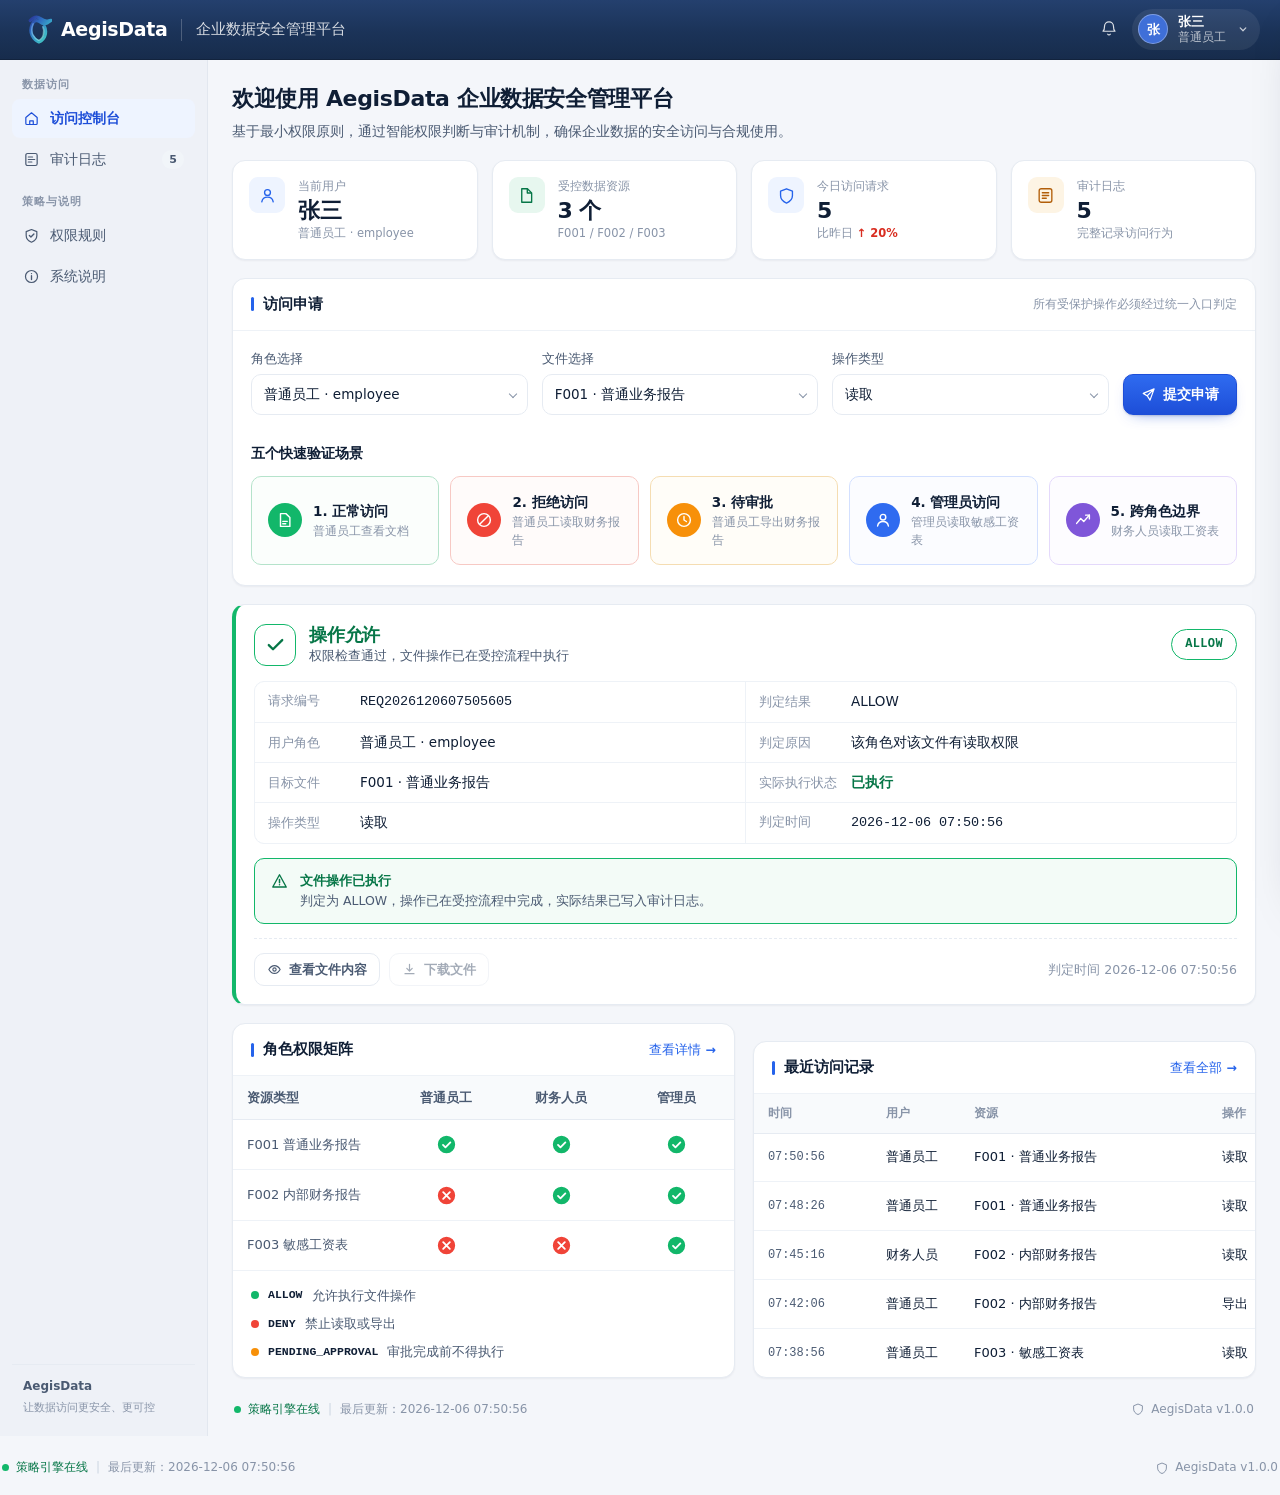
==== commit 5e0cf53e: "Logo 重绘为三层描边盾形；卡片头改为固定高度居中，彻底对齐两栏" ====
--- a/index.html
+++ b/index.html
@@ -4,7 +4,7 @@
 <meta charset="UTF-8">
 <meta name="viewport" content="width=device-width, initial-scale=1">
 <title>AegisData · 企业数据安全管理平台</title>
-<link rel="icon" type="image/svg+xml" href="data:image/svg+xml,%3C%3Fxml%20version%3D%221.0%22%20encoding%3D%22UTF-8%22%3F%3E%3C!--%20AegisData%20%E5%93%81%E7%89%8C%E6%A0%87%E8%AF%86%EF%BC%88%E7%9F%A2%E9%87%8F%EF%BC%89%E7%BB%93%E6%9E%84%EF%BC%9A%E2%91%A0%20%E7%9B%BE%E5%BD%A2%E4%B8%BB%E6%8F%8F%E8%BE%B9%EF%BC%88%E5%8F%B3%E4%BE%A7%E7%95%99%E5%BC%80%E5%8F%A3%EF%BC%89%E2%91%A1%20%E9%A1%B6%E9%83%A8%E9%A3%98%E5%B8%A6%E5%90%91%E5%8F%B3%E6%8A%BD%E5%87%BA%E5%B0%96%E8%A7%92%20%E2%91%A2%20%E5%86%85%E4%BE%A7%E6%B5%85%E8%89%B2%E5%91%BC%E5%BA%94%E5%BD%A2%E6%88%90%E5%B1%82%E6%AC%A1%E7%BA%AF%E7%9F%A2%E9%87%8F%EF%BC%8C%E6%97%A0%E4%BD%8D%E5%9B%BE%E3%80%81%E6%97%A0%E8%83%8C%E6%99%AF%EF%BC%8C%E4%BB%BB%E6%84%8F%E5%B0%BA%E5%AF%B8%E6%B8%85%E6%99%B0%E3%80%82%20--%3E%3Csvg%20xmlns%3D%22http%3A%2F%2Fwww.w3.org%2F2000%2Fsvg%22%20viewBox%3D%220%200%20200%20200%22%20width%3D%22200%22%20height%3D%22200%22%20role%3D%22img%22%20aria-label%3D%22AegisData%22%3E%3Cdefs%3E%3ClinearGradient%20id%3D%22adg%22%20x1%3D%226%25%22%20y1%3D%222%25%22%20x2%3D%2294%25%22%20y2%3D%2298%25%22%3E%3Cstop%20offset%3D%220%25%22%20%20%20stop-color%3D%22%232b46a8%22%2F%3E%3Cstop%20offset%3D%2236%25%22%20%20stop-color%3D%22%232f7ec6%22%2F%3E%3Cstop%20offset%3D%2270%25%22%20%20stop-color%3D%22%233db6cd%22%2F%3E%3Cstop%20offset%3D%22100%25%22%20stop-color%3D%22%2352dcbe%22%2F%3E%3C%2FlinearGradient%3E%3ClinearGradient%20id%3D%22adl%22%20x1%3D%220%25%22%20y1%3D%220%25%22%20x2%3D%22100%25%22%20y2%3D%22100%25%22%3E%3Cstop%20offset%3D%220%25%22%20%20%20stop-color%3D%22%236ea6e6%22%2F%3E%3Cstop%20offset%3D%22100%25%22%20stop-color%3D%22%238cefdc%22%2F%3E%3C%2FlinearGradient%3E%3C%2Fdefs%3E%3C!--%20%E5%86%85%E4%BE%A7%E6%B5%85%E8%89%B2%EF%BC%9A%E7%9B%BE%E5%BD%A2%E5%86%85%E7%BC%98%20--%3E%3Cpath%20fill%3D%22none%22%20stroke%3D%22url(%23adl)%22%20stroke-opacity%3D%22.5%22stroke-width%3D%227%22%20stroke-linecap%3D%22round%22%20stroke-linejoin%3D%22round%22d%3D%22M52%2078Q52%2062%2066%2059Q82%2056%2096%2066Q80%2050%2062%2050Q44%2050%2042%2078Q40%20110%2056%20136Q72%20162%20100%20178Q128%20162%20144%20136Q160%20110%20158%2078Q156%2050%20138%2050Q124%2050%20112%2058%22%2F%3E%3C!--%20%E9%A1%B6%E9%83%A8%E6%B5%85%E8%89%B2%E5%91%BC%E5%BA%94%20--%3E%3Cpath%20fill%3D%22none%22%20stroke%3D%22url(%23adl)%22%20stroke-opacity%3D%22.45%22stroke-width%3D%224.5%22%20stroke-linecap%3D%22round%22d%3D%22M76%2052%20Q106%2040%20138%2038%20Q166%2036%20186%2027%22%2F%3E%3C!--%20%E9%A1%B6%E9%83%A8%E9%A3%98%E5%B8%A6%EF%BC%9A%E5%B7%A6%E7%AB%AF%E7%BB%86%E3%80%81%E5%8F%B3%E7%AB%AF%E5%B0%96%EF%BC%8C%E5%90%91%E5%8F%B3%E4%B8%8A%E6%8A%BD%E5%87%BA%20--%3E%3Cpath%20fill%3D%22none%22%20stroke%3D%22url(%23adg)%22%20stroke-width%3D%2219%22%20stroke-linecap%3D%22round%22d%3D%22M62%2052%20Q96%2040%20128%2038%20Q160%2036%20188%2024%22%2F%3E%3C!--%20%E7%9B%BE%E5%BD%A2%E4%B8%BB%E6%8F%8F%E8%BE%B9%EF%BC%9A%E5%8F%B3%E4%BE%A7%E7%95%99%E5%BC%80%E5%8F%A3%20--%3E%3Cpath%20fill%3D%22none%22%20stroke%3D%22url(%23adg)%22stroke-width%3D%2215%22%20stroke-linecap%3D%22round%22%20stroke-linejoin%3D%22round%22d%3D%22M34%2080Q34%2048%2066%2044Q94%2040%20112%2058Q94%2064%2078%2072Q64%2078%2052%2078Q50%20108%2060%20132Q76%20160%20100%20180Q124%20160%20140%20132Q150%20108%20148%2078%22%2F%3E%3C%2Fsvg%3E">
+<link rel="icon" type="image/svg+xml" href="data:image/svg+xml,%3C%3Fxml%20version%3D%221.0%22%20encoding%3D%22UTF-8%22%3F%3E%3C!--%20AegisData%20%E5%93%81%E7%89%8C%E6%A0%87%E8%AF%86%EF%BC%88%E7%9F%A2%E9%87%8F%EF%BC%89%E7%BB%93%E6%9E%84%EF%BC%9A%E7%9B%BE%E5%BD%A2%E4%B8%8A%E7%BC%98%E5%8D%B3%E4%B8%80%E9%81%93%E6%B3%A2%E6%B5%AA%E2%80%94%E2%80%94%E8%87%AA%E5%B7%A6%E4%B8%8A%E8%82%A9%E7%BA%BF%E4%B8%8A%E6%89%AC%E6%88%90%E6%B3%A2%E5%B3%B0%EF%BC%8C%E5%90%91%E5%8F%B3%E6%8A%BD%E5%87%BA%E9%95%BF%E5%B0%96%E8%A7%92%E5%90%8E%E6%8A%98%E5%9B%9E%EF%BC%8C%E6%B2%BF%E7%9B%BE%E5%BD%A2%E5%86%85%E7%BC%98%E4%B8%8B%E8%A1%8C%E8%87%B3%E5%8F%B3%E4%BE%A7%E4%B8%AD%E9%83%A8%E6%94%B6%E7%AC%94%EF%BC%88%E5%8F%B3%E4%BE%A7%E5%BC%80%E5%8F%A3%EF%BC%89%EF%BC%9B%E5%86%85%E9%83%A8%E4%B8%80%E6%9D%A1%E6%B5%85%E8%93%9D%E7%BB%86%E6%8F%8F%E8%BE%B9%E5%91%BC%E5%BA%94%E5%BD%A2%E6%88%90%E5%B1%82%E6%AC%A1%E3%80%82%E7%BA%AF%E7%9F%A2%E9%87%8F%EF%BC%8C%E6%97%A0%E4%BD%8D%E5%9B%BE%E3%80%81%E6%97%A0%E8%83%8C%E6%99%AF%EF%BC%8C%E4%BB%BB%E6%84%8F%E5%B0%BA%E5%AF%B8%E6%B8%85%E6%99%B0%E3%80%82%20--%3E%3Csvg%20xmlns%3D%22http%3A%2F%2Fwww.w3.org%2F2000%2Fsvg%22%20viewBox%3D%220%200%20200%20200%22%20width%3D%22200%22%20height%3D%22200%22%20role%3D%22img%22%20aria-label%3D%22AegisData%22%3E%3Cdefs%3E%3ClinearGradient%20id%3D%22adg%22%20x1%3D%220%25%22%20y1%3D%2210%25%22%20x2%3D%2288%25%22%20y2%3D%22100%25%22%3E%3Cstop%20offset%3D%220%25%22%20%20%20stop-color%3D%22%232b3f9e%22%2F%3E%3Cstop%20offset%3D%2228%25%22%20%20stop-color%3D%22%232f6cc0%22%2F%3E%3Cstop%20offset%3D%2260%25%22%20%20stop-color%3D%22%2337a3c9%22%2F%3E%3Cstop%20offset%3D%22100%25%22%20stop-color%3D%22%234ad2c0%22%2F%3E%3C%2FlinearGradient%3E%3ClinearGradient%20id%3D%22adl%22%20x1%3D%2210%25%22%20y1%3D%220%25%22%20x2%3D%2290%25%22%20y2%3D%22100%25%22%3E%3Cstop%20offset%3D%220%25%22%20%20%20stop-color%3D%22%236fa8ec%22%2F%3E%3Cstop%20offset%3D%22100%25%22%20stop-color%3D%22%2393f0dd%22%2F%3E%3C%2FlinearGradient%3E%3C%2Fdefs%3E%3C!--%20%E4%B8%BB%E5%BD%A2%EF%BC%9A%E4%B8%8A%E7%BC%98%E4%B8%BA%E6%B3%A2%E6%B5%AA%E7%9A%84%E7%9B%BE%E5%BD%A2%E8%BD%AE%E5%BB%93%EF%BC%8C%E5%8F%B3%E4%BE%A7%E5%BC%80%E5%8F%A3%20--%3E%3Cpath%20fill%3D%22none%22%20stroke%3D%22url(%23adg)%22%20stroke-width%3D%2220%22stroke-linecap%3D%22round%22%20stroke-linejoin%3D%22round%22d%3D%22M64%2044C86%2020%20110%2018%20128%2032C146%2046%20162%2050%20178%2046L193%2043L172%2058C154%2068%20138%2064%20124%2052C104%2036%2084%2046%2076%2068Q60%20106%2076%20138Q92%20168%20118%20178Q148%20166%20156%20138Q166%20106%20152%2080%22%2F%3E%3C!--%20%E5%86%85%E9%83%A8%E6%B5%85%E6%8F%8F%E8%BE%B9%EF%BC%9A%E5%BD%A2%E6%88%90%E9%80%9A%E9%80%8F%E5%B1%82%E6%AC%A1%20--%3E%3Cpath%20fill%3D%22none%22%20stroke%3D%22url(%23adl)%22%20stroke-opacity%3D%22.68%22%20stroke-width%3D%229%22stroke-linecap%3D%22round%22%20stroke-linejoin%3D%22round%22d%3D%22M82%2064Q66%20102%2080%20134Q94%20160%20116%20168Q140%20158%20146%20132Q154%20104%20142%2084%22%2F%3E%3C%2Fsvg%3E">
 <style>
 /* ══════════════════════════════════════════════════════════════
    AegisData · 企业数据安全管理平台
@@ -884,56 +884,44 @@
 
 <header class="top">
   <a class="top__brand" href="#console">
-                <span class="top__logo" aria-hidden="true">
+                    <span class="top__logo" aria-hidden="true">
       <svg xmlns="http://www.w3.org/2000/svg" viewBox="0 0 200 200" width="200" height="200" role="img" aria-label="AegisData">
   <defs>
-    <linearGradient id="adg" x1="6%" y1="2%" x2="94%" y2="98%">
-      <stop offset="0%"   stop-color="#2b46a8"/>
-      <stop offset="36%"  stop-color="#2f7ec6"/>
-      <stop offset="70%"  stop-color="#3db6cd"/>
-      <stop offset="100%" stop-color="#52dcbe"/>
+    <linearGradient id="adg" x1="0%" y1="10%" x2="88%" y2="100%">
+      <stop offset="0%"   stop-color="#2b3f9e"/>
+      <stop offset="28%"  stop-color="#2f6cc0"/>
+      <stop offset="60%"  stop-color="#37a3c9"/>
+      <stop offset="100%" stop-color="#4ad2c0"/>
     </linearGradient>
-    <linearGradient id="adl" x1="0%" y1="0%" x2="100%" y2="100%">
-      <stop offset="0%"   stop-color="#6ea6e6"/>
-      <stop offset="100%" stop-color="#8cefdc"/>
+    <linearGradient id="adl" x1="10%" y1="0%" x2="90%" y2="100%">
+      <stop offset="0%"   stop-color="#6fa8ec"/>
+      <stop offset="100%" stop-color="#93f0dd"/>
     </linearGradient>
   </defs>
 
   
-  <path fill="none" stroke="url(#adl)" stroke-opacity=".5"
-        stroke-width="7" stroke-linecap="round" stroke-linejoin="round"
-        d="M52 78
-           Q52 62 66 59
-           Q82 56 96 66
-           Q80 50 62 50
-           Q44 50 42 78
-           Q40 110 56 136
-           Q72 162 100 178
-           Q128 162 144 136
-           Q160 110 158 78
-           Q156 50 138 50
-           Q124 50 112 58"/>
+  <path fill="none" stroke="url(#adg)" stroke-width="20"
+        stroke-linecap="round" stroke-linejoin="round"
+        d="M64 44
+           C86 20 110 18 128 32
+           C146 46 162 50 178 46
+           L193 43
+           L172 58
+           C154 68 138 64 124 52
+           C104 36 84 46 76 68
+           Q60 106 76 138
+           Q92 168 118 178
+           Q148 166 156 138
+           Q166 106 152 80"/>
+
   
-  <path fill="none" stroke="url(#adl)" stroke-opacity=".45"
-        stroke-width="4.5" stroke-linecap="round"
-        d="M76 52 Q106 40 138 38 Q166 36 186 27"/>
-
-  
-  <path fill="none" stroke="url(#adg)" stroke-width="19" stroke-linecap="round"
-        d="M62 52 Q96 40 128 38 Q160 36 188 24"/>
-
-  
-  <path fill="none" stroke="url(#adg)"
-        stroke-width="15" stroke-linecap="round" stroke-linejoin="round"
-        d="M34 80
-           Q34 48 66 44
-           Q94 40 112 58
-           Q94 64 78 72
-           Q64 78 52 78
-           Q50 108 60 132
-           Q76 160 100 180
-           Q124 160 140 132
-           Q150 108 148 78"/>
+  <path fill="none" stroke="url(#adl)" stroke-opacity=".68" stroke-width="9"
+        stroke-linecap="round" stroke-linejoin="round"
+        d="M82 64
+           Q66 102 80 134
+           Q94 160 116 168
+           Q140 158 146 132
+           Q154 104 142 84"/>
 </svg>
     </span>
     <span class="top__name">AegisData</span>
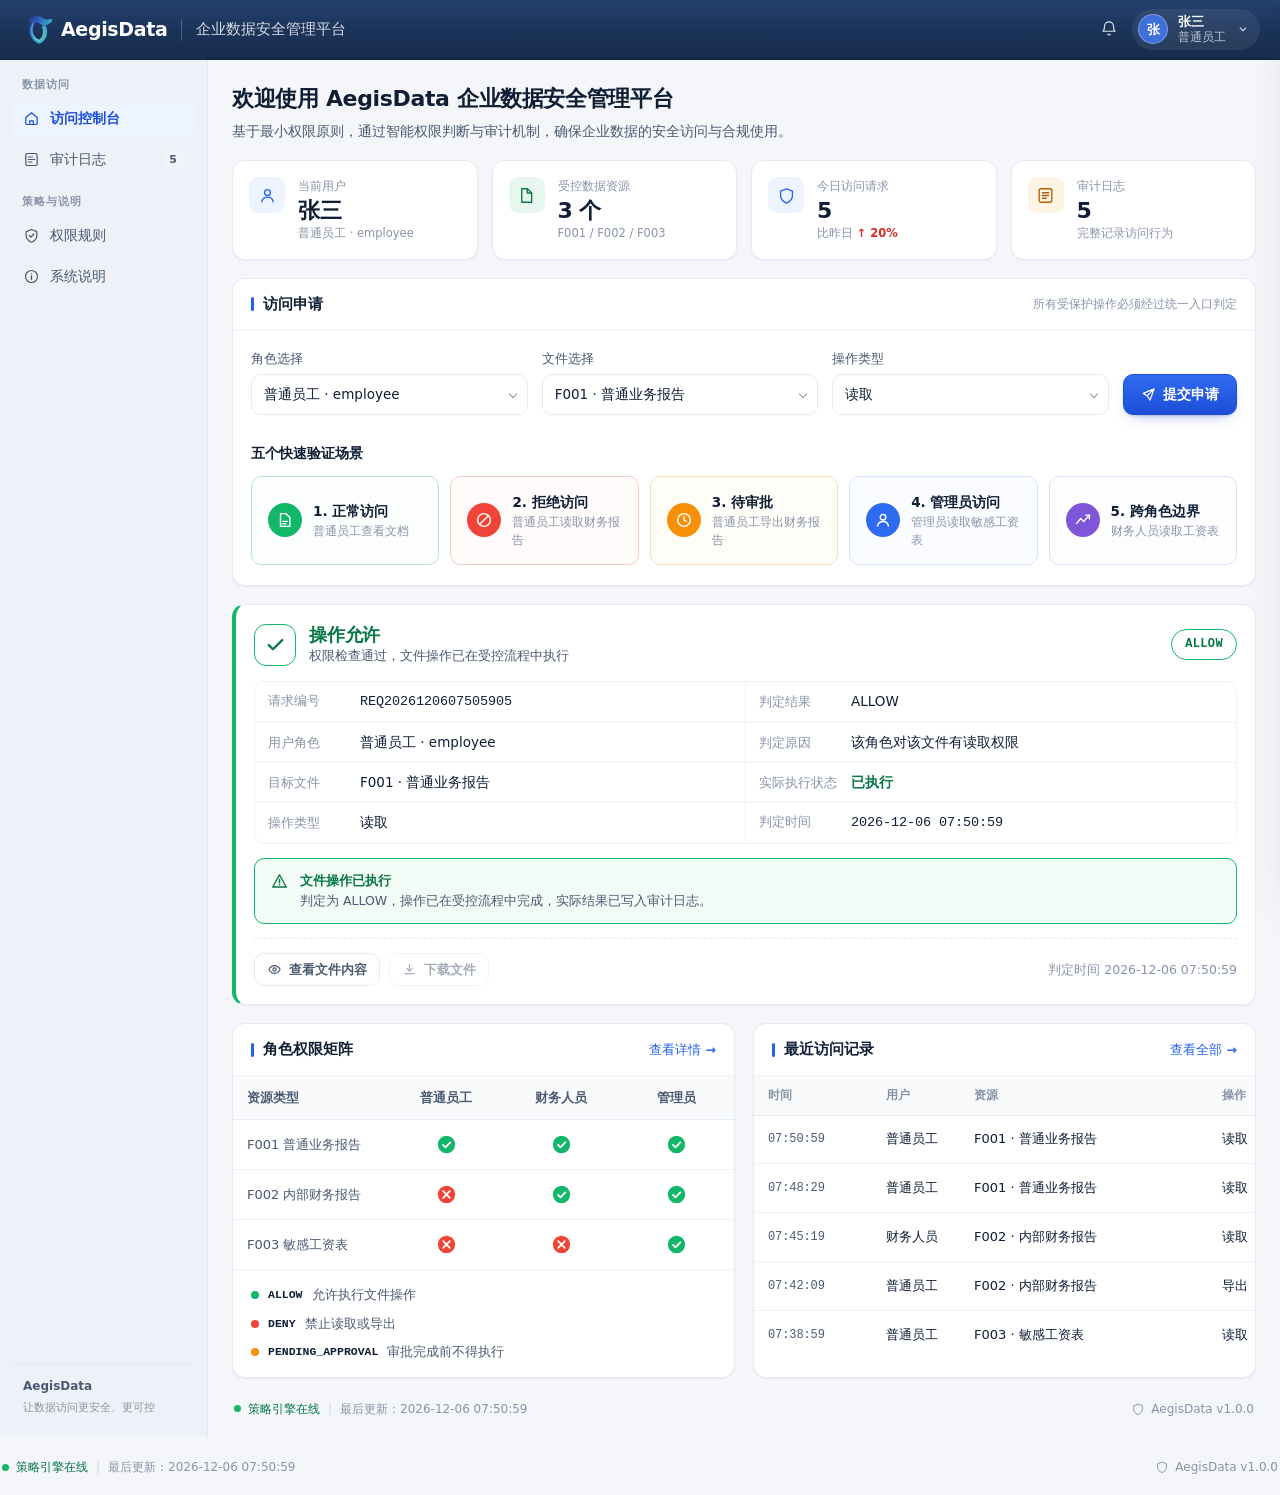
==== commit 4fe5f50a: "更新品牌网页图标并对齐控制台卡片" ====
--- a/index.html
+++ b/index.html
@@ -4,7 +4,7 @@
 <meta charset="UTF-8">
 <meta name="viewport" content="width=device-width, initial-scale=1">
 <title>AegisData · 企业数据安全管理平台</title>
-<link rel="icon" type="image/svg+xml" href="data:image/svg+xml,%3C%3Fxml%20version%3D%221.0%22%20encoding%3D%22UTF-8%22%3F%3E%3C!--%20AegisData%20%E5%93%81%E7%89%8C%E6%A0%87%E8%AF%86%EF%BC%88%E7%9F%A2%E9%87%8F%EF%BC%89%E7%BB%93%E6%9E%84%EF%BC%9A%E7%9B%BE%E5%BD%A2%E4%B8%8A%E7%BC%98%E5%8D%B3%E4%B8%80%E9%81%93%E6%B3%A2%E6%B5%AA%E2%80%94%E2%80%94%E8%87%AA%E5%B7%A6%E4%B8%8A%E8%82%A9%E7%BA%BF%E4%B8%8A%E6%89%AC%E6%88%90%E6%B3%A2%E5%B3%B0%EF%BC%8C%E5%90%91%E5%8F%B3%E6%8A%BD%E5%87%BA%E9%95%BF%E5%B0%96%E8%A7%92%E5%90%8E%E6%8A%98%E5%9B%9E%EF%BC%8C%E6%B2%BF%E7%9B%BE%E5%BD%A2%E5%86%85%E7%BC%98%E4%B8%8B%E8%A1%8C%E8%87%B3%E5%8F%B3%E4%BE%A7%E4%B8%AD%E9%83%A8%E6%94%B6%E7%AC%94%EF%BC%88%E5%8F%B3%E4%BE%A7%E5%BC%80%E5%8F%A3%EF%BC%89%EF%BC%9B%E5%86%85%E9%83%A8%E4%B8%80%E6%9D%A1%E6%B5%85%E8%93%9D%E7%BB%86%E6%8F%8F%E8%BE%B9%E5%91%BC%E5%BA%94%E5%BD%A2%E6%88%90%E5%B1%82%E6%AC%A1%E3%80%82%E7%BA%AF%E7%9F%A2%E9%87%8F%EF%BC%8C%E6%97%A0%E4%BD%8D%E5%9B%BE%E3%80%81%E6%97%A0%E8%83%8C%E6%99%AF%EF%BC%8C%E4%BB%BB%E6%84%8F%E5%B0%BA%E5%AF%B8%E6%B8%85%E6%99%B0%E3%80%82%20--%3E%3Csvg%20xmlns%3D%22http%3A%2F%2Fwww.w3.org%2F2000%2Fsvg%22%20viewBox%3D%220%200%20200%20200%22%20width%3D%22200%22%20height%3D%22200%22%20role%3D%22img%22%20aria-label%3D%22AegisData%22%3E%3Cdefs%3E%3ClinearGradient%20id%3D%22adg%22%20x1%3D%220%25%22%20y1%3D%2210%25%22%20x2%3D%2288%25%22%20y2%3D%22100%25%22%3E%3Cstop%20offset%3D%220%25%22%20%20%20stop-color%3D%22%232b3f9e%22%2F%3E%3Cstop%20offset%3D%2228%25%22%20%20stop-color%3D%22%232f6cc0%22%2F%3E%3Cstop%20offset%3D%2260%25%22%20%20stop-color%3D%22%2337a3c9%22%2F%3E%3Cstop%20offset%3D%22100%25%22%20stop-color%3D%22%234ad2c0%22%2F%3E%3C%2FlinearGradient%3E%3ClinearGradient%20id%3D%22adl%22%20x1%3D%2210%25%22%20y1%3D%220%25%22%20x2%3D%2290%25%22%20y2%3D%22100%25%22%3E%3Cstop%20offset%3D%220%25%22%20%20%20stop-color%3D%22%236fa8ec%22%2F%3E%3Cstop%20offset%3D%22100%25%22%20stop-color%3D%22%2393f0dd%22%2F%3E%3C%2FlinearGradient%3E%3C%2Fdefs%3E%3C!--%20%E4%B8%BB%E5%BD%A2%EF%BC%9A%E4%B8%8A%E7%BC%98%E4%B8%BA%E6%B3%A2%E6%B5%AA%E7%9A%84%E7%9B%BE%E5%BD%A2%E8%BD%AE%E5%BB%93%EF%BC%8C%E5%8F%B3%E4%BE%A7%E5%BC%80%E5%8F%A3%20--%3E%3Cpath%20fill%3D%22none%22%20stroke%3D%22url(%23adg)%22%20stroke-width%3D%2220%22stroke-linecap%3D%22round%22%20stroke-linejoin%3D%22round%22d%3D%22M64%2044C86%2020%20110%2018%20128%2032C146%2046%20162%2050%20178%2046L193%2043L172%2058C154%2068%20138%2064%20124%2052C104%2036%2084%2046%2076%2068Q60%20106%2076%20138Q92%20168%20118%20178Q148%20166%20156%20138Q166%20106%20152%2080%22%2F%3E%3C!--%20%E5%86%85%E9%83%A8%E6%B5%85%E6%8F%8F%E8%BE%B9%EF%BC%9A%E5%BD%A2%E6%88%90%E9%80%9A%E9%80%8F%E5%B1%82%E6%AC%A1%20--%3E%3Cpath%20fill%3D%22none%22%20stroke%3D%22url(%23adl)%22%20stroke-opacity%3D%22.68%22%20stroke-width%3D%229%22stroke-linecap%3D%22round%22%20stroke-linejoin%3D%22round%22d%3D%22M82%2064Q66%20102%2080%20134Q94%20160%20116%20168Q140%20158%20146%20132Q154%20104%20142%2084%22%2F%3E%3C%2Fsvg%3E">
+<link rel="icon" type="image/svg+xml" href="data:image/svg+xml,%3Csvg%20xmlns%3D%22http%3A%2F%2Fwww.w3.org%2F2000%2Fsvg%22%20viewBox%3D%220%200%20620%20220%22%3E%3Cdefs%3E%3ClinearGradient%20id%3D%22shield%22%20x1%3D%220%25%22%20y1%3D%2210%25%22%20x2%3D%2288%25%22%20y2%3D%22100%25%22%3E%3Cstop%20offset%3D%220%25%22%20stop-color%3D%22%232b3f9e%22%2F%3E%3Cstop%20offset%3D%2228%25%22%20stop-color%3D%22%232f6cc0%22%2F%3E%3Cstop%20offset%3D%2260%25%22%20stop-color%3D%22%2337a3c9%22%2F%3E%3Cstop%20offset%3D%22100%25%22%20stop-color%3D%22%234ad2c0%22%2F%3E%3C%2FlinearGradient%3E%3ClinearGradient%20id%3D%22inner%22%20x1%3D%2210%25%22%20y1%3D%220%25%22%20x2%3D%2290%25%22%20y2%3D%22100%25%22%3E%3Cstop%20offset%3D%220%25%22%20stop-color%3D%22%236fa8ec%22%2F%3E%3Cstop%20offset%3D%22100%25%22%20stop-color%3D%22%2393f0dd%22%2F%3E%3C%2FlinearGradient%3E%3C%2Fdefs%3E%3Cg%20transform%3D%22translate(0%2010)%22%3E%3Cpath%20fill%3D%22none%22%20stroke%3D%22url(%23shield)%22%20stroke-width%3D%2220%22%20stroke-linecap%3D%22round%22%20stroke-linejoin%3D%22round%22%20d%3D%22M64%2044%20C86%2020%20110%2018%20128%2032%20C146%2046%20162%2050%20178%2046%20L193%2043%20L172%2058%20C154%2068%20138%2064%20124%2052%20C104%2036%2084%2046%2076%2068%20Q60%20106%2076%20138%20Q92%20168%20118%20178%20Q148%20166%20156%20138%20Q166%20106%20152%2080%22%2F%3E%3Cpath%20fill%3D%22none%22%20stroke%3D%22url(%23inner)%22%20stroke-opacity%3D%22.68%22%20stroke-width%3D%229%22%20stroke-linecap%3D%22round%22%20stroke-linejoin%3D%22round%22%20d%3D%22M82%2064%20Q66%20102%2080%20134%20Q94%20160%20116%20168%20Q140%20158%20146%20132%20Q154%20104%20142%2084%22%2F%3E%3C%2Fg%3E%3Ctext%20x%3D%22220%22%20y%3D%22151%22%20fill%3D%22%230c1b34%22%20font-family%3D%22Arial%2C%20Helvetica%2C%20sans-serif%22%20font-size%3D%2276%22%20font-weight%3D%22700%22%20letter-spacing%3D%22-3%22%3EAegisdata%3C%2Ftext%3E%3C%2Fsvg%3E">
 <style>
 /* ══════════════════════════════════════════════════════════════
    AegisData · 企业数据安全管理平台
@@ -700,6 +700,7 @@
 }
 
 .page .card + .card { margin-top: 18px; }
+.page .cols > .card + .card { margin-top: 0; }
 
 /* ══════════ 详情抽屉 ══════════ */
 .drawer {
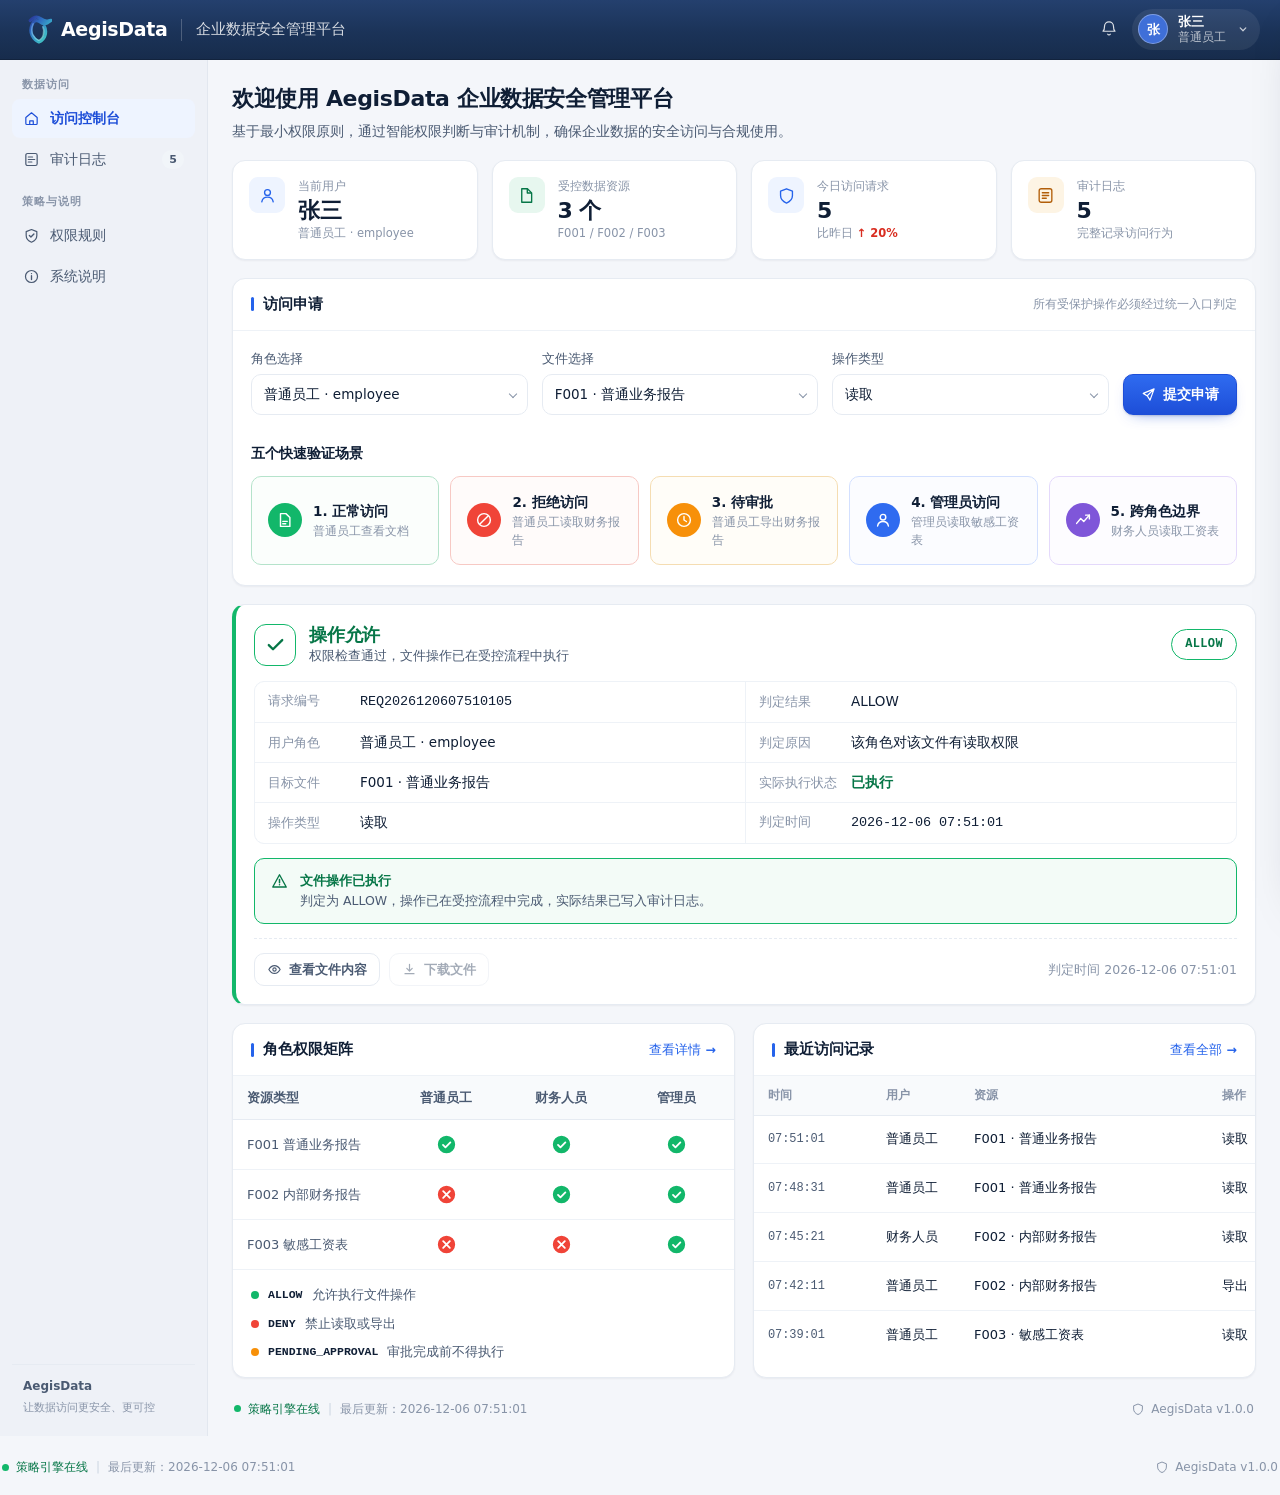
==== commit 29a81f87: "使用原始品牌图片作为网页图标" ====
--- a/index.html
+++ b/index.html
@@ -4,7 +4,7 @@
 <meta charset="UTF-8">
 <meta name="viewport" content="width=device-width, initial-scale=1">
 <title>AegisData · 企业数据安全管理平台</title>
-<link rel="icon" type="image/svg+xml" href="data:image/svg+xml,%3Csvg%20xmlns%3D%22http%3A%2F%2Fwww.w3.org%2F2000%2Fsvg%22%20viewBox%3D%220%200%20620%20220%22%3E%3Cdefs%3E%3ClinearGradient%20id%3D%22shield%22%20x1%3D%220%25%22%20y1%3D%2210%25%22%20x2%3D%2288%25%22%20y2%3D%22100%25%22%3E%3Cstop%20offset%3D%220%25%22%20stop-color%3D%22%232b3f9e%22%2F%3E%3Cstop%20offset%3D%2228%25%22%20stop-color%3D%22%232f6cc0%22%2F%3E%3Cstop%20offset%3D%2260%25%22%20stop-color%3D%22%2337a3c9%22%2F%3E%3Cstop%20offset%3D%22100%25%22%20stop-color%3D%22%234ad2c0%22%2F%3E%3C%2FlinearGradient%3E%3ClinearGradient%20id%3D%22inner%22%20x1%3D%2210%25%22%20y1%3D%220%25%22%20x2%3D%2290%25%22%20y2%3D%22100%25%22%3E%3Cstop%20offset%3D%220%25%22%20stop-color%3D%22%236fa8ec%22%2F%3E%3Cstop%20offset%3D%22100%25%22%20stop-color%3D%22%2393f0dd%22%2F%3E%3C%2FlinearGradient%3E%3C%2Fdefs%3E%3Cg%20transform%3D%22translate(0%2010)%22%3E%3Cpath%20fill%3D%22none%22%20stroke%3D%22url(%23shield)%22%20stroke-width%3D%2220%22%20stroke-linecap%3D%22round%22%20stroke-linejoin%3D%22round%22%20d%3D%22M64%2044%20C86%2020%20110%2018%20128%2032%20C146%2046%20162%2050%20178%2046%20L193%2043%20L172%2058%20C154%2068%20138%2064%20124%2052%20C104%2036%2084%2046%2076%2068%20Q60%20106%2076%20138%20Q92%20168%20118%20178%20Q148%20166%20156%20138%20Q166%20106%20152%2080%22%2F%3E%3Cpath%20fill%3D%22none%22%20stroke%3D%22url(%23inner)%22%20stroke-opacity%3D%22.68%22%20stroke-width%3D%229%22%20stroke-linecap%3D%22round%22%20stroke-linejoin%3D%22round%22%20d%3D%22M82%2064%20Q66%20102%2080%20134%20Q94%20160%20116%20168%20Q140%20158%20146%20132%20Q154%20104%20142%2084%22%2F%3E%3C%2Fg%3E%3Ctext%20x%3D%22220%22%20y%3D%22151%22%20fill%3D%22%230c1b34%22%20font-family%3D%22Arial%2C%20Helvetica%2C%20sans-serif%22%20font-size%3D%2276%22%20font-weight%3D%22700%22%20letter-spacing%3D%22-3%22%3EAegisdata%3C%2Ftext%3E%3C%2Fsvg%3E">
+<link rel="icon" type="image/png" href="[data-uri]">
 <style>
 /* ══════════════════════════════════════════════════════════════
    AegisData · 企业数据安全管理平台
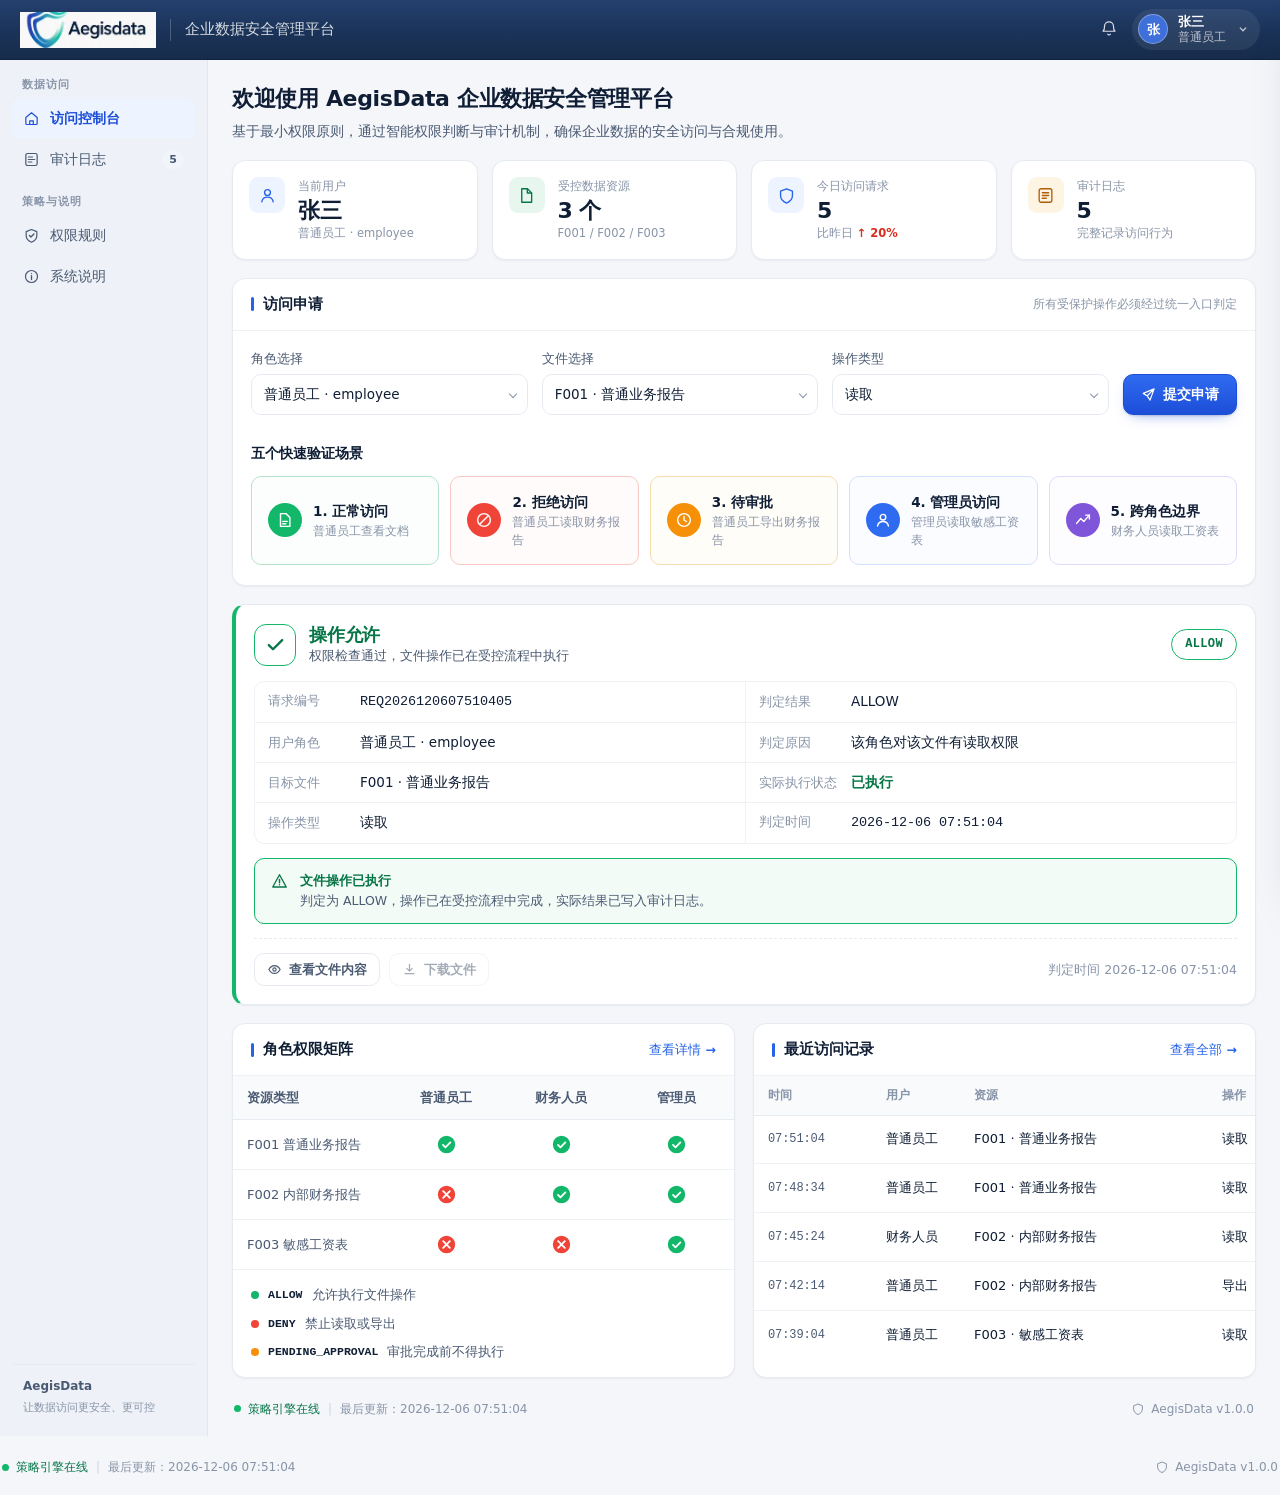
==== commit 260d10fb: "页眉使用原始品牌图片" ====
--- a/index.html
+++ b/index.html
@@ -114,10 +114,10 @@
   border-bottom: 1px solid #12233d;
 }
 
-.top__brand { display: flex; align-items: center; gap: 9px; flex: 0 0 auto; }
-.top__logo { width: 32px; height: 33px; flex: 0 0 32px; display: grid; place-items: center; }
-.top__logo img, .top__logo svg { width: 100%; height: 100%; object-fit: contain; display: block; }
-.top__name { font-size: 19px; font-weight: 650; letter-spacing: -.35px; color: #fff; }
+.top__brand { display: flex; align-items: center; gap: 0; flex: 0 0 auto; }
+.top__logo { width: 136px; height: 36px; flex: 0 0 136px; display: block; background: #fff url("[data-uri]") center 64% / cover no-repeat; }
+.top__logo img, .top__logo svg { display: none; }
+.top__name { position: absolute; width: 1px; height: 1px; padding: 0; margin: -1px; overflow: hidden; clip: rect(0 0 0 0); white-space: nowrap; border: 0; }
 .top__divider { width: 1px; height: 22px; background: rgba(255, 255, 255, .22); flex: 0 0 1px; }
 .top__title {
   font-size: 14.5px; font-weight: 500; color: rgba(255, 255, 255, .82);
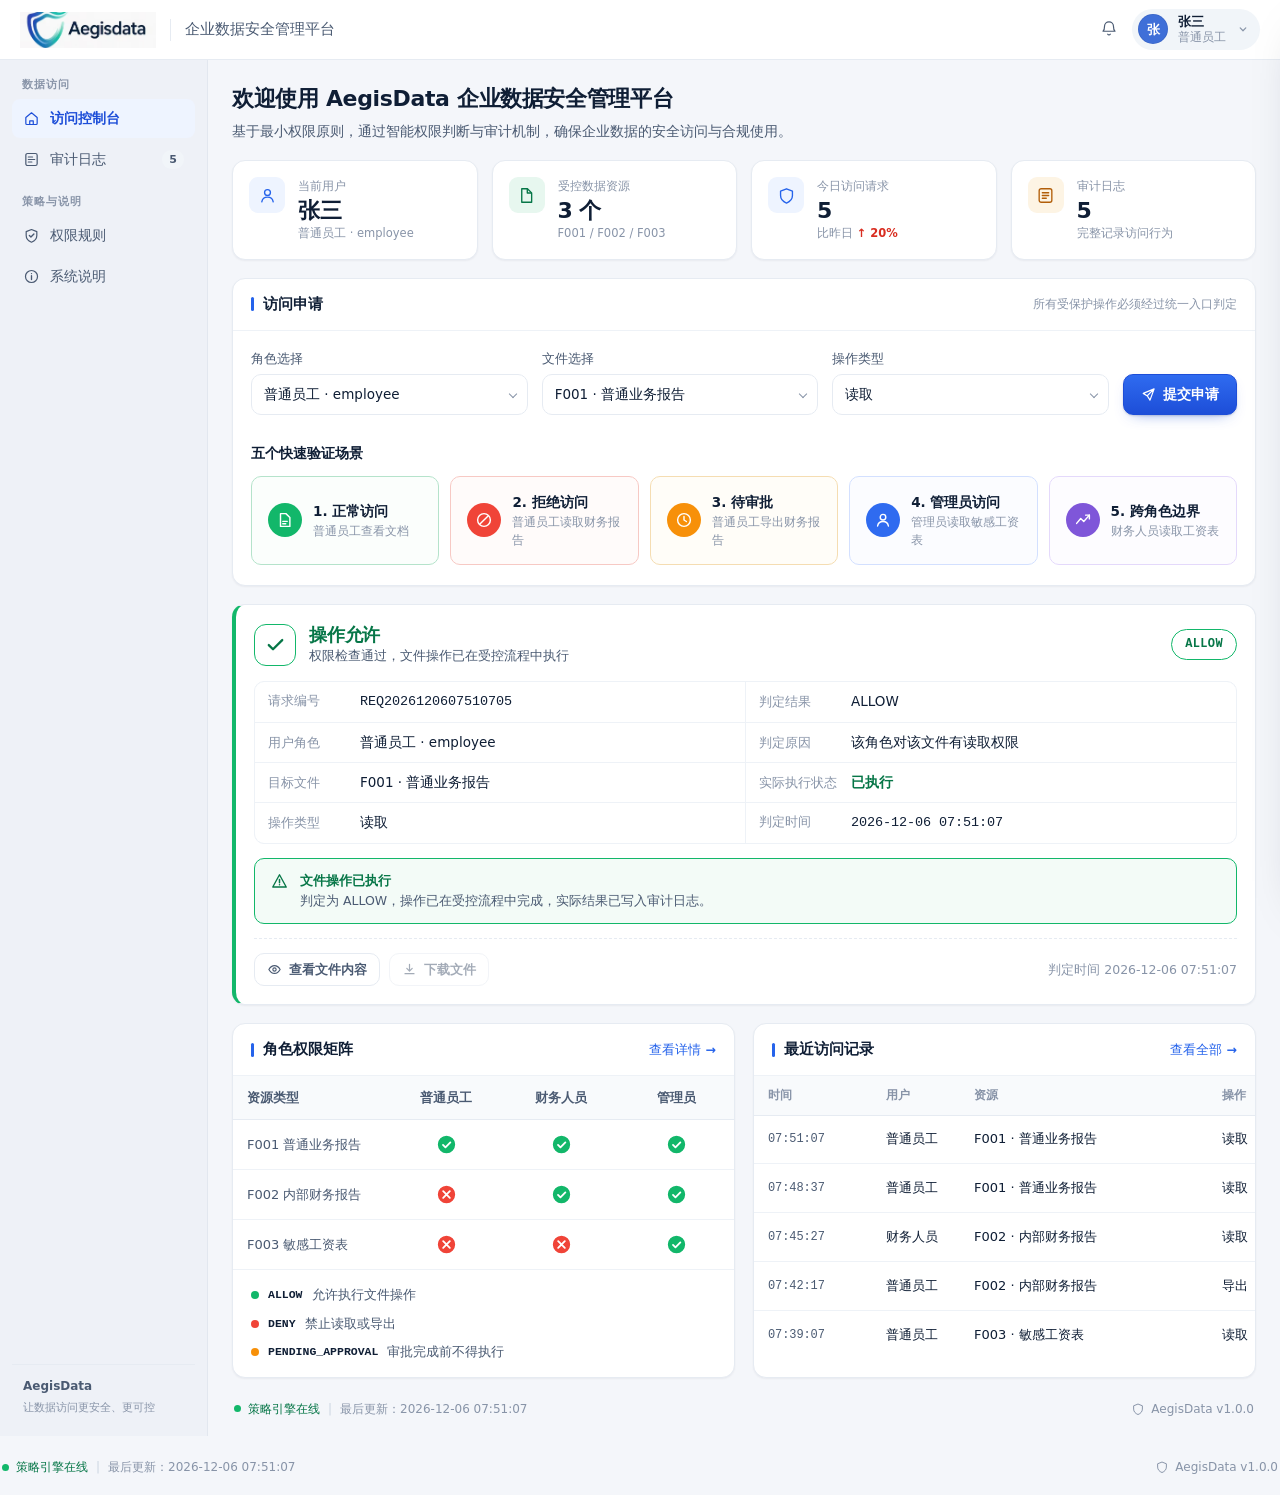
==== commit a42e63de: "顶部导航栏改为白色" ====
--- a/index.html
+++ b/index.html
@@ -103,24 +103,24 @@
 
 :focus-visible { outline: 2px solid var(--brand-2); outline-offset: 2px; border-radius: 4px; }
 
-/* ══════════ 顶部栏（深蓝） ══════════ */
+/* ══════════ 顶部栏 ══════════ */
 .top {
   position: sticky; top: 0; z-index: 30;
   height: var(--topbar-h);
   display: flex; align-items: center; gap: 14px;
   padding: 0 20px;
-  color: #eaf1fb;
-  background: linear-gradient(180deg, #24406e 0%, #1b3358 55%, #172c4c 100%);
-  border-bottom: 1px solid #12233d;
+  color: var(--ink);
+  background: #fff;
+  border-bottom: 1px solid var(--line);
 }
 
 .top__brand { display: flex; align-items: center; gap: 0; flex: 0 0 auto; }
 .top__logo { width: 136px; height: 36px; flex: 0 0 136px; display: block; background: #fff url("[data-uri]") center 64% / cover no-repeat; }
 .top__logo img, .top__logo svg { display: none; }
 .top__name { position: absolute; width: 1px; height: 1px; padding: 0; margin: -1px; overflow: hidden; clip: rect(0 0 0 0); white-space: nowrap; border: 0; }
-.top__divider { width: 1px; height: 22px; background: rgba(255, 255, 255, .22); flex: 0 0 1px; }
+.top__divider { width: 1px; height: 22px; background: var(--line); flex: 0 0 1px; }
 .top__title {
-  font-size: 14.5px; font-weight: 500; color: rgba(255, 255, 255, .82);
+  font-size: 14.5px; font-weight: 500; color: var(--ink-2);
   white-space: nowrap; overflow: hidden; text-overflow: ellipsis;
 }
 
@@ -130,33 +130,33 @@
   display: flex; align-items: center; gap: 10px;
   padding: 5px 10px 5px 6px;
   border: 0; border-radius: 999px;
-  background: rgba(255, 255, 255, .07);
+  background: var(--surface-hi);
   cursor: default;
   transition: background .15s;
 }
-.top__user:hover { background: rgba(255, 255, 255, .13); }
+.top__user:hover { background: var(--brand-soft); }
 .top__avatar {
   width: 30px; height: 30px; flex: 0 0 30px;
   display: flex; align-items: center; justify-content: center;
   border-radius: 50%;
   color: #fff; font-size: 13px; font-weight: 600; line-height: 1;
   background: #3f6fd8;                  /* 纯色，避免渐变造成字被"切"的错觉 */
-  border: 1px solid rgba(255, 255, 255, .32);
+  border: 1px solid rgba(16, 24, 40, .08);
 }
 .top__who { display: flex; flex-direction: column; gap: 1px; min-width: 0; }
-.top__user b { font-size: 13px; font-weight: 600; line-height: 1.2; color: #fff; white-space: nowrap; }
-.top__user .top__who span { font-size: 11.5px; color: rgba(255, 255, 255, .68); line-height: 1.2; white-space: nowrap; }
-.top__chev { width: 14px; height: 14px; color: rgba(255, 255, 255, .75); }
+.top__user b { font-size: 13px; font-weight: 600; line-height: 1.2; color: var(--ink); white-space: nowrap; }
+.top__user .top__who span { font-size: 11.5px; color: var(--ink-3); line-height: 1.2; white-space: nowrap; }
+.top__chev { width: 14px; height: 14px; color: var(--ink-3); }
 
 .iconbtn {
   width: 34px; height: 34px; flex: 0 0 34px;
   display: grid; place-items: center;
   border: 0; border-radius: 9px;
-  background: transparent; color: rgba(255, 255, 255, .85);
+  background: transparent; color: var(--ink-2);
   cursor: pointer;
   transition: background .15s, color .15s;
 }
-.iconbtn:hover { background: rgba(255, 255, 255, .13); color: #fff; }
+.iconbtn:hover { background: var(--brand-soft); color: var(--brand); }
 .iconbtn svg { width: 18px; height: 18px; }
 
 /* ══════════ 布局 ══════════ */
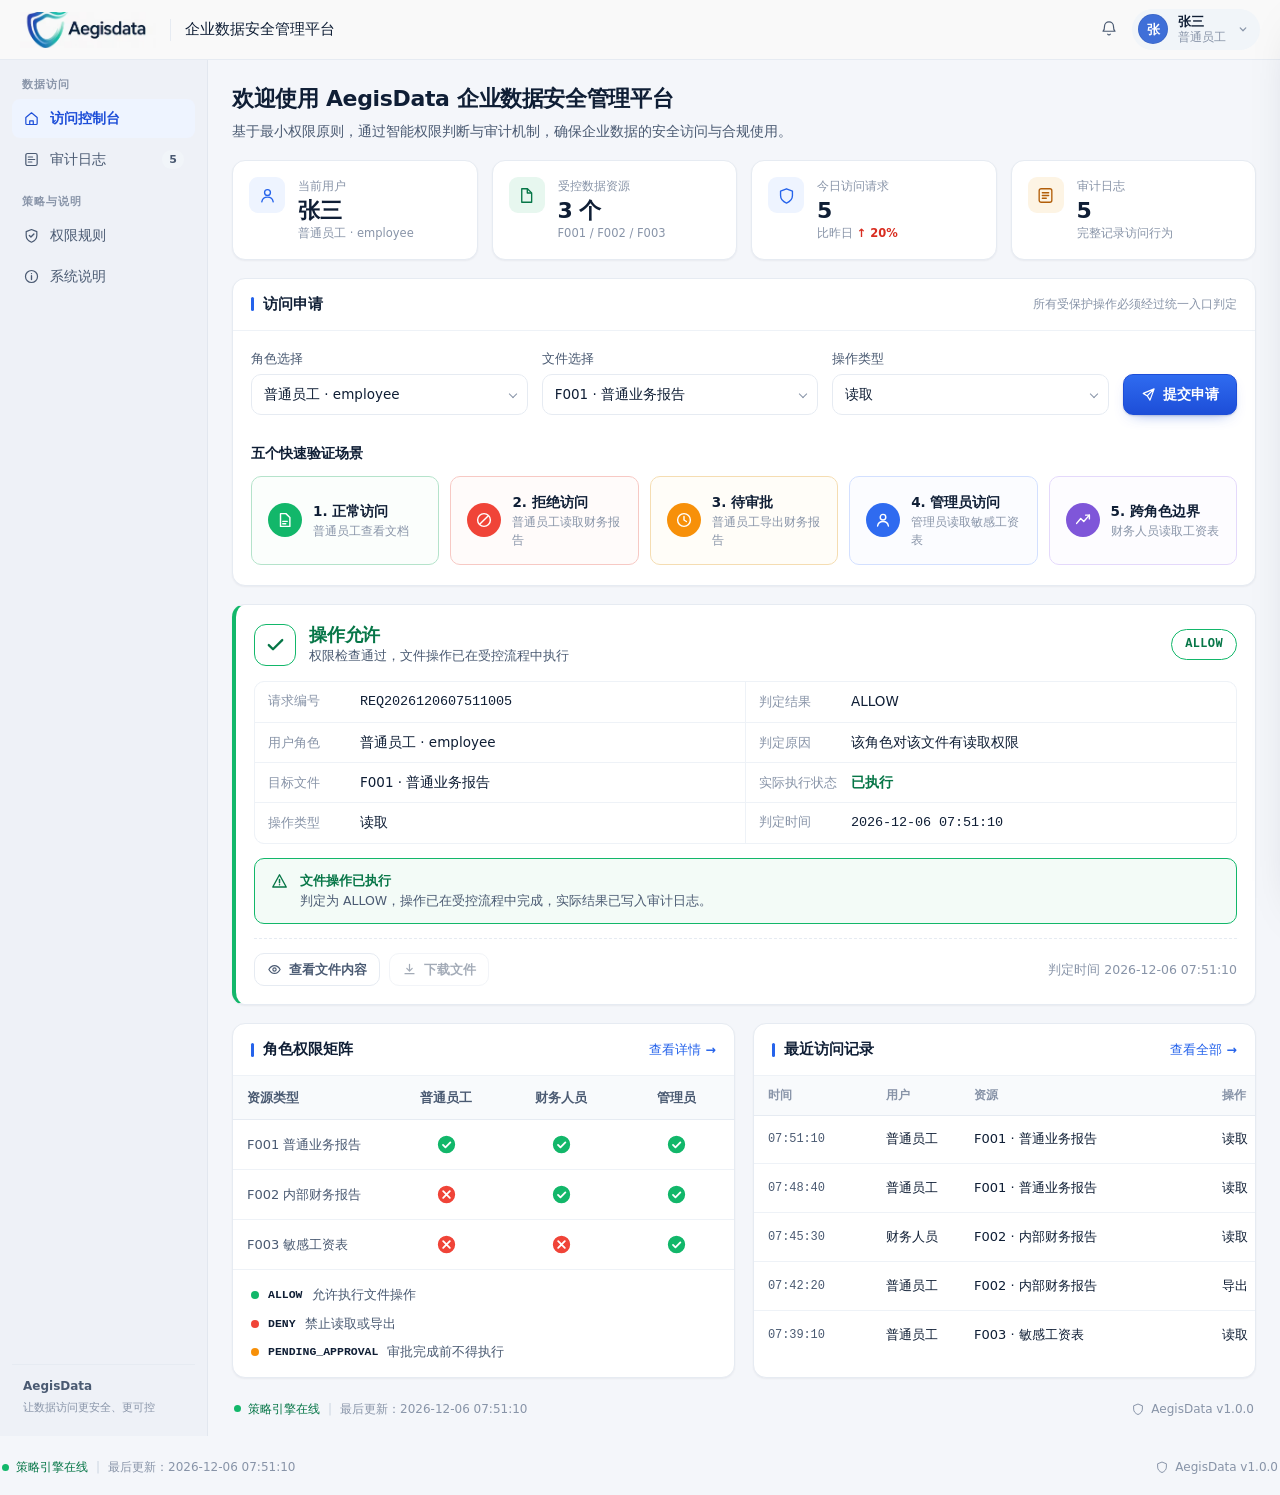
==== commit 95374694: "统一页眉与品牌图背景并加深标题" ====
--- a/index.html
+++ b/index.html
@@ -110,17 +110,17 @@
   display: flex; align-items: center; gap: 14px;
   padding: 0 20px;
   color: var(--ink);
-  background: #fff;
+  background: #f9f9f9;
   border-bottom: 1px solid var(--line);
 }
 
 .top__brand { display: flex; align-items: center; gap: 0; flex: 0 0 auto; }
-.top__logo { width: 136px; height: 36px; flex: 0 0 136px; display: block; background: #fff url("[data-uri]") center 64% / cover no-repeat; }
+.top__logo { width: 136px; height: 36px; flex: 0 0 136px; display: block; background: #f9f9f9 url("[data-uri]") center 64% / cover no-repeat; }
 .top__logo img, .top__logo svg { display: none; }
 .top__name { position: absolute; width: 1px; height: 1px; padding: 0; margin: -1px; overflow: hidden; clip: rect(0 0 0 0); white-space: nowrap; border: 0; }
 .top__divider { width: 1px; height: 22px; background: var(--line); flex: 0 0 1px; }
 .top__title {
-  font-size: 14.5px; font-weight: 500; color: var(--ink-2);
+  font-size: 14.5px; font-weight: 500; color: var(--ink);
   white-space: nowrap; overflow: hidden; text-overflow: ellipsis;
 }
 
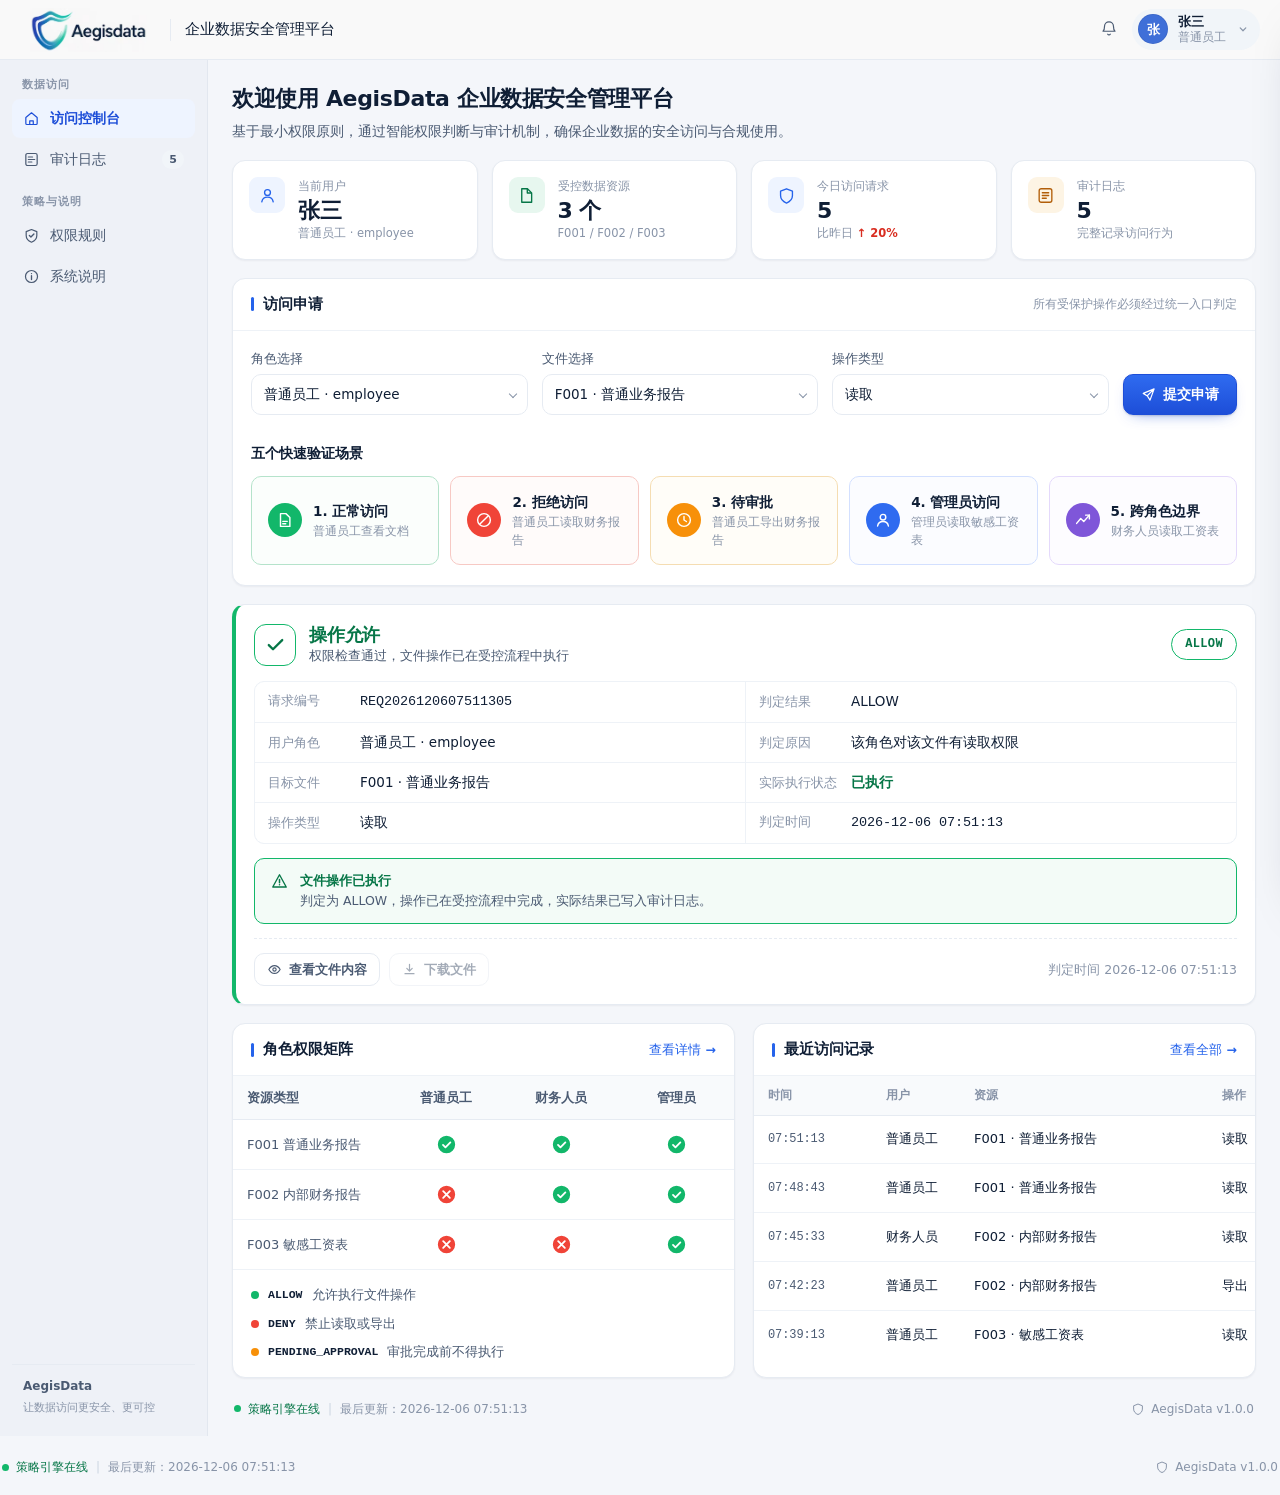
==== commit 9e186f20: "完整显示页眉品牌图标" ====
--- a/index.html
+++ b/index.html
@@ -115,7 +115,7 @@
 }
 
 .top__brand { display: flex; align-items: center; gap: 0; flex: 0 0 auto; }
-.top__logo { width: 136px; height: 36px; flex: 0 0 136px; display: block; background: #f9f9f9 url("[data-uri]") center 64% / cover no-repeat; }
+.top__logo { width: 136px; height: 44px; flex: 0 0 136px; display: block; background: #f9f9f9 url("[data-uri]") center / contain no-repeat; }
 .top__logo img, .top__logo svg { display: none; }
 .top__name { position: absolute; width: 1px; height: 1px; padding: 0; margin: -1px; overflow: hidden; clip: rect(0 0 0 0); white-space: nowrap; border: 0; }
 .top__divider { width: 1px; height: 22px; background: var(--line); flex: 0 0 1px; }
